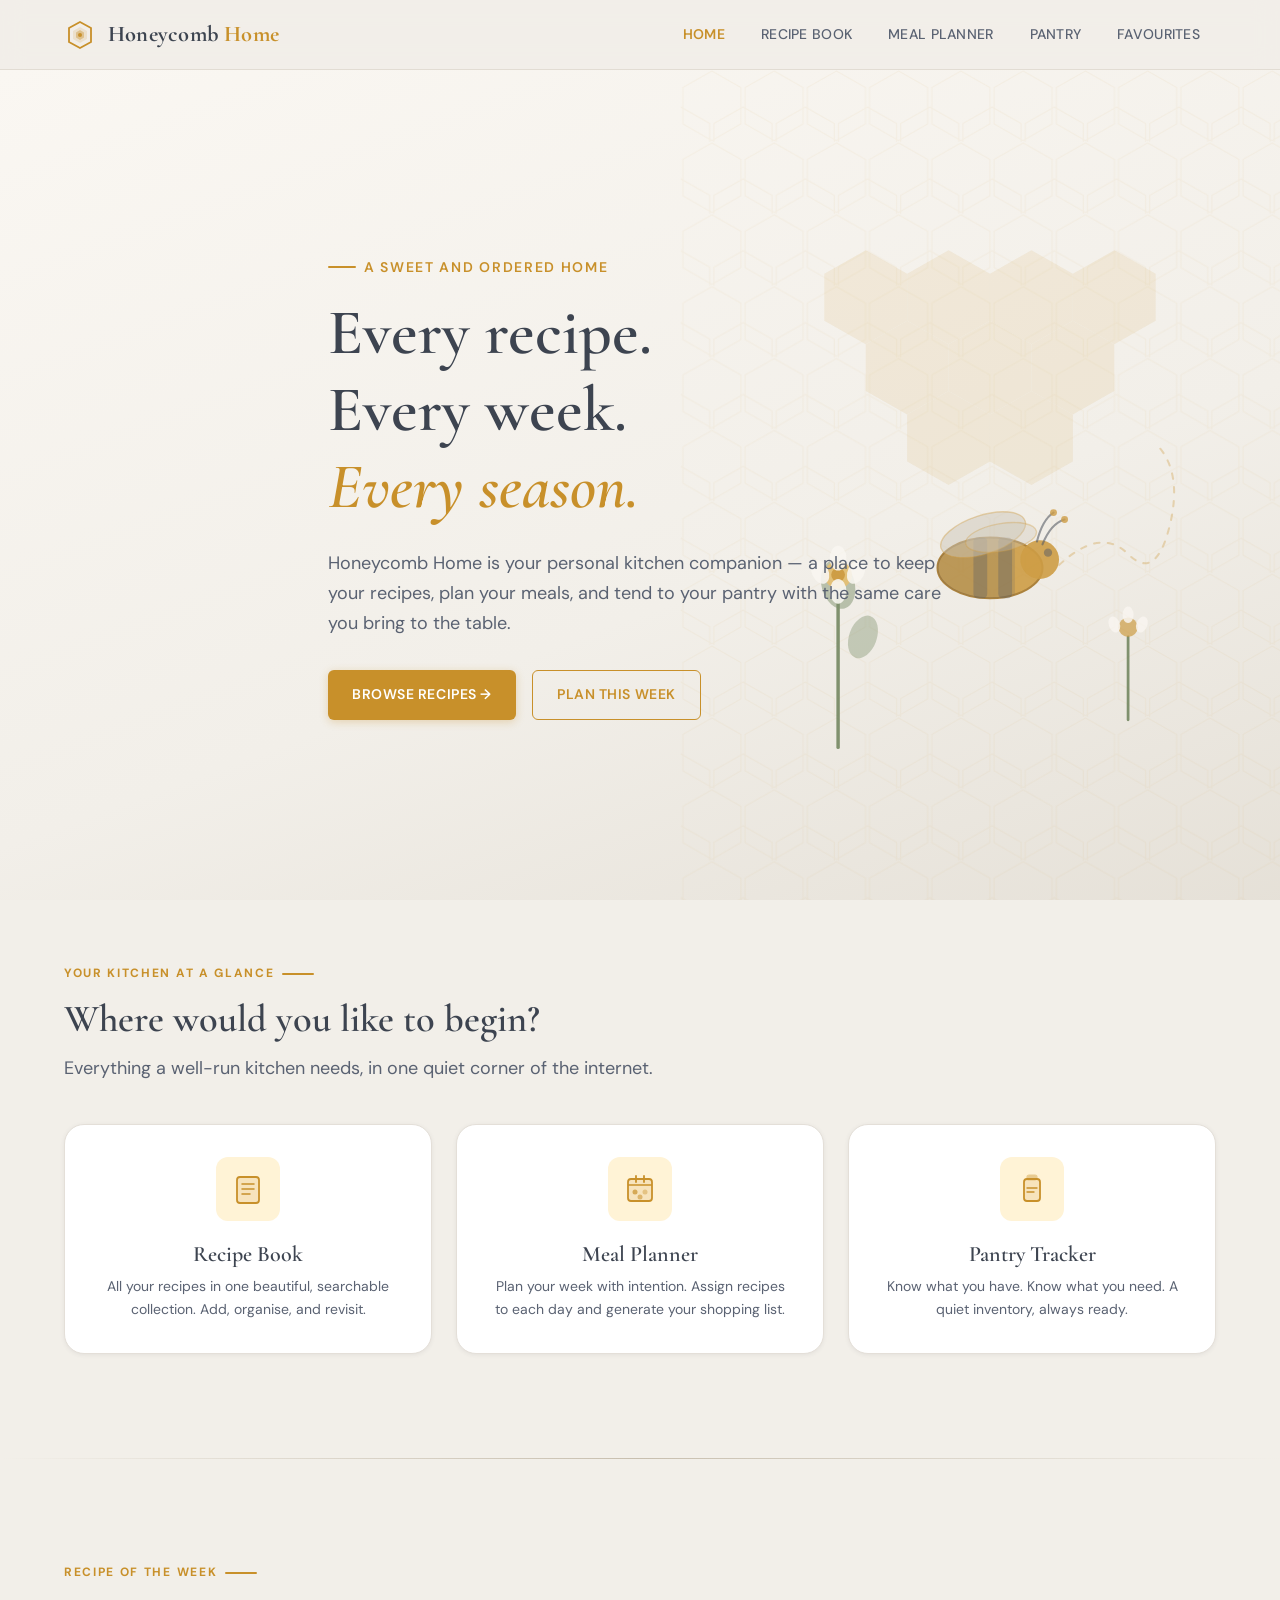
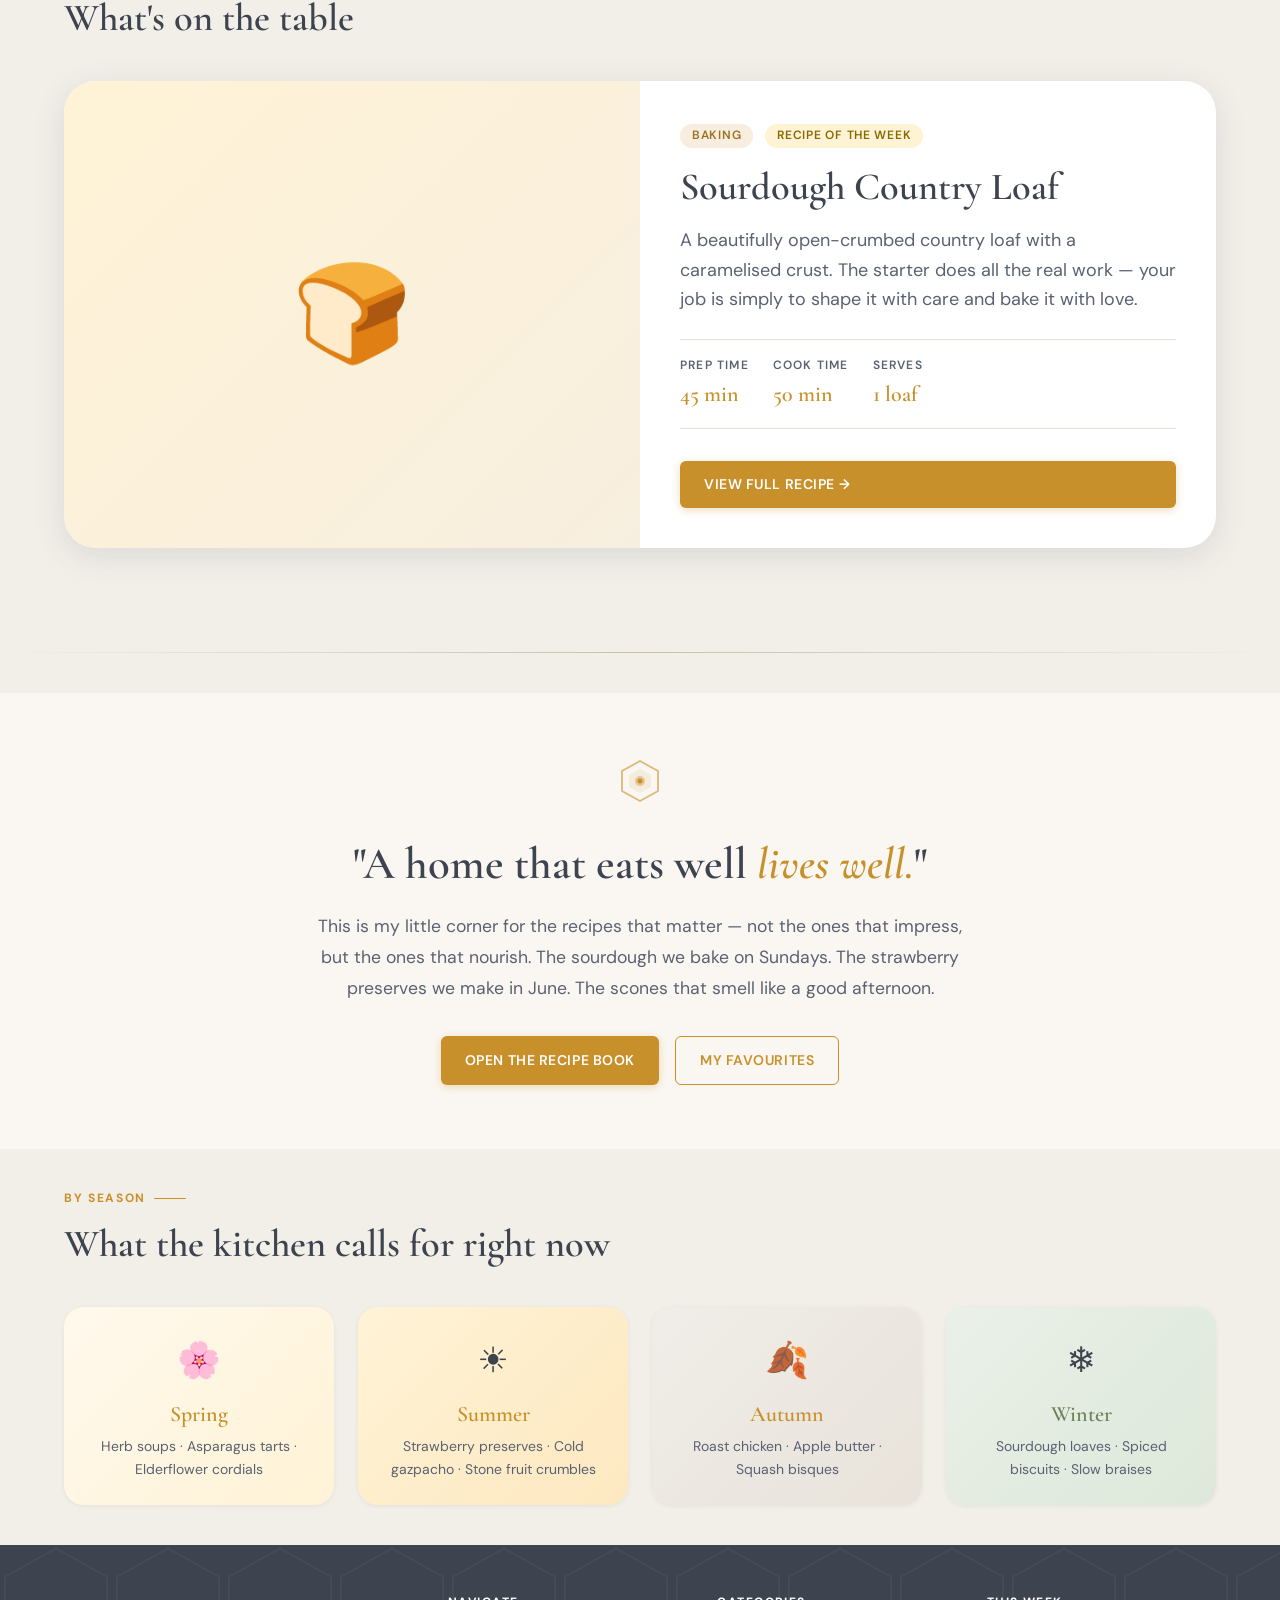
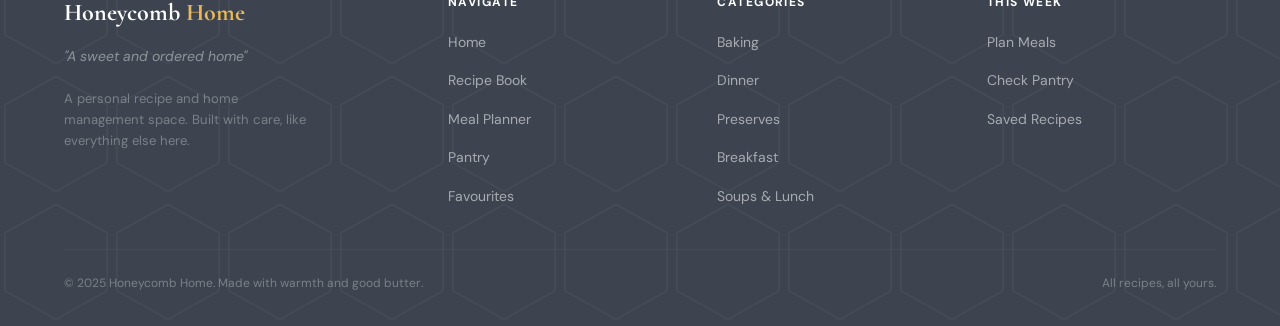
==== index.html @ 345acc37 "Add files via upload" ====
<!DOCTYPE html>
<html lang="en">
<head>
  <meta charset="UTF-8">
  <meta name="viewport" content="width=device-width, initial-scale=1.0">
  <title>Honeycomb Home — A Sweet and Ordered Home</title>
  <link rel="preconnect" href="https://fonts.googleapis.com">
  <link rel="preconnect" href="https://fonts.gstatic.com" crossorigin>
  <link href="https://fonts.googleapis.com/css2?family=Cormorant+Garamond:ital,wght@0,400;0,500;0,600;0,700;1,400;1,600&family=DM+Sans:wght@300;400;500;600&display=swap" rel="stylesheet">
  <link rel="stylesheet" href="styles.css">
</head>
<body>

  <!-- NAVIGATION -->
  <nav class="nav" role="navigation" aria-label="Main navigation">
    <div class="nav__inner">
      <a href="index.html" class="nav__brand" aria-label="Honeycomb Home — Home">
        <svg width="32" height="32" viewBox="0 0 32 32" fill="none" xmlns="http://www.w3.org/2000/svg" aria-hidden="true">
          <path d="M16 3 L27 9 L27 23 L16 29 L5 23 L5 9 Z" fill="none" stroke="#C8902A" stroke-width="1.8"/>
          <path d="M16 8 L23 12 L23 20 L16 24 L9 20 L9 12 Z" fill="#C8902A" opacity="0.15"/>
          <path d="M16 11 L20 13.5 L20 18.5 L16 21 L12 18.5 L12 13.5 Z" fill="#C8902A" opacity="0.4"/>
          <circle cx="16" cy="16" r="2" fill="#C8902A"/>
        </svg>
        <span class="nav__wordmark">Honeycomb <span>Home</span></span>
      </a>
      <ul class="nav__links" id="nav-links" role="list">
        <li><a href="index.html" class="nav__link">Home</a></li>
        <li><a href="recipes.html" class="nav__link">Recipe Book</a></li>
        <li><a href="planner.html" class="nav__link">Meal Planner</a></li>
        <li><a href="pantry.html" class="nav__link">Pantry</a></li>
        <li><a href="favourites.html" class="nav__link">Favourites</a></li>
      </ul>
      <button class="nav__toggle" id="nav-toggle" aria-label="Toggle menu" aria-expanded="false">
        <span></span><span></span><span></span>
      </button>
    </div>
  </nav>

  <main class="page-content">

    <!-- HERO -->
    <section class="hero" aria-labelledby="hero-title">
      <!-- Honeycomb BG SVG -->
      <svg class="hero__bg-hex" viewBox="0 0 600 800" xmlns="http://www.w3.org/2000/svg" aria-hidden="true">
        <defs>
          <pattern id="hex-pattern" x="0" y="0" width="60" height="69.28" patternUnits="userSpaceOnUse">
            <path d="M30 1 L58 17 L58 52 L30 68 L2 52 L2 17 Z" fill="none" stroke="#C8902A" stroke-width="1"/>
            <path d="M60 35.64 L88 51.64 L88 86.64 L60 102.64 L32 86.64 L32 51.64 Z" fill="none" stroke="#C8902A" stroke-width="1"/>
            <path d="M0 35.64 L28 51.64 L28 86.64 L0 102.64 L-28 86.64 L-28 51.64 Z" fill="none" stroke="#C8902A" stroke-width="1"/>
          </pattern>
        </defs>
        <rect width="600" height="800" fill="url(#hex-pattern)"/>
      </svg>

      <div class="container">
        <div class="hero__content">
          <div class="hero__eyebrow">A Sweet and Ordered Home</div>
          <h1 class="hero__title" id="hero-title">
            Every recipe.<br>Every week.<br>
            <em style="color:var(--honey);font-style:italic;">Every season.</em>
          </h1>
          <p class="hero__subtitle">
            Honeycomb Home is your personal kitchen companion — a place to keep your recipes, plan your meals, and tend to your pantry with the same care you bring to the table.
          </p>
          <div class="hero__cta">
            <a href="recipes.html" class="btn btn--honey">Browse Recipes →</a>
            <a href="planner.html" class="btn btn--outline">Plan This Week</a>
          </div>
        </div>
      </div>

      <!-- Bee Illustration -->
      <svg class="hero__illustration" viewBox="0 0 420 460" xmlns="http://www.w3.org/2000/svg" aria-hidden="true">
        <!-- Honeycomb background -->
        <g opacity="0.12">
          <path d="M120 60 L150 77 L150 111 L120 128 L90 111 L90 77 Z" fill="#C8902A"/>
          <path d="M180 60 L210 77 L210 111 L180 128 L150 111 L150 77 Z" fill="#C8902A"/>
          <path d="M150 111 L180 128 L180 162 L150 179 L120 162 L120 128 Z" fill="#C8902A"/>
          <path d="M240 60 L270 77 L270 111 L240 128 L210 111 L210 77 Z" fill="#C8902A"/>
          <path d="M210 111 L240 128 L240 162 L210 179 L180 162 L180 128 Z" fill="#C8902A"/>
          <path d="M270 111 L300 128 L300 162 L270 179 L240 162 L240 128 Z" fill="#C8902A"/>
          <path d="M180 162 L210 179 L210 213 L180 230 L150 213 L150 179 Z" fill="#C8902A"/>
          <path d="M240 162 L270 179 L270 213 L240 230 L210 213 L210 179 Z" fill="#C8902A"/>
          <path d="M300 60 L330 77 L330 111 L300 128 L270 111 L270 77 Z" fill="#C8902A"/>
        </g>
        <!-- Bee body -->
        <ellipse cx="210" cy="290" rx="38" ry="22" fill="#C8902A" opacity="0.9"/>
        <ellipse cx="210" cy="290" rx="38" ry="22" fill="none" stroke="#A07020" stroke-width="1.5"/>
        <!-- Bee stripes -->
        <ellipse cx="210" cy="290" rx="38" ry="22" fill="#3D4450" opacity="0.18" clip-path="inset(0 20px 0 0)"/>
        <rect x="198" y="268" width="10" height="44" rx="3" fill="#3D4450" opacity="0.35"/>
        <rect x="216" y="268" width="10" height="44" rx="3" fill="#3D4450" opacity="0.35"/>
        <!-- Bee head -->
        <circle cx="246" cy="284" r="14" fill="#C8902A" opacity="0.9"/>
        <circle cx="252" cy="279" r="3" fill="#3D4450" opacity="0.5"/>
        <!-- Wings -->
        <ellipse cx="205" cy="266" rx="32" ry="14" fill="rgba(200,191,175,0.5)" stroke="rgba(200,144,42,0.4)" stroke-width="1" transform="rotate(-18 205 266)"/>
        <ellipse cx="218" cy="268" rx="26" ry="10" fill="rgba(200,191,175,0.35)" stroke="rgba(200,144,42,0.35)" stroke-width="1" transform="rotate(-10 218 268)"/>
        <!-- Antennae -->
        <path d="M244 271 Q248 255 256 250" stroke="#3D4450" stroke-width="1.5" fill="none" stroke-linecap="round" opacity="0.6"/>
        <path d="M248 273 Q254 258 264 255" stroke="#3D4450" stroke-width="1.5" fill="none" stroke-linecap="round" opacity="0.6"/>
        <circle cx="256" cy="250" r="2.5" fill="#C8902A" opacity="0.8"/>
        <circle cx="264" cy="255" r="2.5" fill="#C8902A" opacity="0.8"/>
        <!-- Wildflower -->
        <line x1="100" y1="420" x2="100" y2="310" stroke="#6D825A" stroke-width="2.5" stroke-linecap="round"/>
        <ellipse cx="100" cy="302" rx="12" ry="18" fill="#6D825A" opacity="0.5" transform="rotate(-15 100 302)"/>
        <ellipse cx="118" cy="340" rx="10" ry="16" fill="#6D825A" opacity="0.4" transform="rotate(20 118 340)"/>
        <circle cx="100" cy="295" r="10" fill="#E8B95A" opacity="0.85"/>
        <circle cx="100" cy="295" r="5" fill="#C8902A"/>
        <ellipse cx="87" cy="293" rx="6" ry="9" fill="#FAF7F2" opacity="0.9" transform="rotate(-25 87 293)"/>
        <ellipse cx="113" cy="293" rx="6" ry="9" fill="#FAF7F2" opacity="0.9" transform="rotate(25 113 293)"/>
        <ellipse cx="100" cy="283" rx="6" ry="9" fill="#FAF7F2" opacity="0.9"/>
        <ellipse cx="100" cy="307" rx="6" ry="9" fill="#FAF7F2" opacity="0.9"/>
        <!-- Smaller flower -->
        <line x1="310" y1="400" x2="310" y2="340" stroke="#6D825A" stroke-width="2" stroke-linecap="round"/>
        <circle cx="310" cy="333" r="7" fill="#C8902A" opacity="0.7"/>
        <ellipse cx="300" cy="331" rx="4" ry="6" fill="#FAF7F2" opacity="0.85" transform="rotate(-20 300 331)"/>
        <ellipse cx="320" cy="331" rx="4" ry="6" fill="#FAF7F2" opacity="0.85" transform="rotate(20 320 331)"/>
        <ellipse cx="310" cy="324" rx="4" ry="6" fill="#FAF7F2" opacity="0.85"/>
        <!-- Dotted flight path -->
        <path d="M260 288 Q290 260 310 280 Q330 300 340 260 Q350 220 330 200" stroke="#C8902A" stroke-width="1.5" fill="none" stroke-dasharray="4 6" opacity="0.35" stroke-linecap="round"/>
      </svg>
    </section>

    <!-- QUICK ACCESS -->
    <section class="section" aria-labelledby="quick-access-title">
      <div class="container">
        <div class="section-header">
          <div class="section-header__eyebrow">Your Kitchen at a Glance</div>
          <h2 class="section-header__title" id="quick-access-title">Where would you like to begin?</h2>
          <p class="section-header__desc">Everything a well-run kitchen needs, in one quiet corner of the internet.</p>
        </div>
        <div class="quick-access-grid">
          <a href="recipes.html" class="quick-card reveal">
            <div class="quick-card__icon">
              <svg width="32" height="32" viewBox="0 0 32 32" fill="none" xmlns="http://www.w3.org/2000/svg" aria-hidden="true">
                <rect x="5" y="4" width="22" height="26" rx="3" fill="#C8902A" opacity="0.15"/>
                <rect x="5" y="4" width="22" height="26" rx="3" stroke="#C8902A" stroke-width="1.8" fill="none"/>
                <line x1="10" y1="11" x2="22" y2="11" stroke="#C8902A" stroke-width="1.5" stroke-linecap="round"/>
                <line x1="10" y1="16" x2="22" y2="16" stroke="#C8902A" stroke-width="1.5" stroke-linecap="round"/>
                <line x1="10" y1="21" x2="18" y2="21" stroke="#C8902A" stroke-width="1.5" stroke-linecap="round"/>
              </svg>
            </div>
            <h3 class="quick-card__title">Recipe Book</h3>
            <p class="quick-card__desc">All your recipes in one beautiful, searchable collection. Add, organise, and revisit.</p>
          </a>
          <a href="planner.html" class="quick-card reveal">
            <div class="quick-card__icon">
              <svg width="32" height="32" viewBox="0 0 32 32" fill="none" xmlns="http://www.w3.org/2000/svg" aria-hidden="true">
                <rect x="4" y="6" width="24" height="22" rx="3" fill="#C8902A" opacity="0.15"/>
                <rect x="4" y="6" width="24" height="22" rx="3" stroke="#C8902A" stroke-width="1.8" fill="none"/>
                <line x1="4" y1="12" x2="28" y2="12" stroke="#C8902A" stroke-width="1.5"/>
                <line x1="12" y1="3" x2="12" y2="9" stroke="#C8902A" stroke-width="1.8" stroke-linecap="round"/>
                <line x1="20" y1="3" x2="20" y2="9" stroke="#C8902A" stroke-width="1.8" stroke-linecap="round"/>
                <circle cx="11" cy="19" r="2.5" fill="#C8902A" opacity="0.7"/>
                <circle cx="21" cy="19" r="2.5" fill="#C8902A" opacity="0.4"/>
                <circle cx="16" cy="24" r="2.5" fill="#C8902A" opacity="0.55"/>
              </svg>
            </div>
            <h3 class="quick-card__title">Meal Planner</h3>
            <p class="quick-card__desc">Plan your week with intention. Assign recipes to each day and generate your shopping list.</p>
          </a>
          <a href="pantry.html" class="quick-card reveal">
            <div class="quick-card__icon">
              <svg width="32" height="32" viewBox="0 0 32 32" fill="none" xmlns="http://www.w3.org/2000/svg" aria-hidden="true">
                <rect x="8" y="6" width="16" height="22" rx="3" fill="#C8902A" opacity="0.15"/>
                <rect x="8" y="6" width="16" height="22" rx="3" stroke="#C8902A" stroke-width="1.8" fill="none"/>
                <rect x="11" y="2" width="10" height="5" rx="2" fill="#C8902A" opacity="0.4" stroke="#C8902A" stroke-width="1.2"/>
                <line x1="11" y1="15" x2="21" y2="15" stroke="#C8902A" stroke-width="1.3" stroke-linecap="round"/>
                <line x1="11" y1="19" x2="18" y2="19" stroke="#C8902A" stroke-width="1.3" stroke-linecap="round"/>
              </svg>
            </div>
            <h3 class="quick-card__title">Pantry Tracker</h3>
            <p class="quick-card__desc">Know what you have. Know what you need. A quiet inventory, always ready.</p>
          </a>
        </div>
      </div>
    </section>

    <hr class="divider">

    <!-- RECIPE OF THE WEEK -->
    <section class="section" aria-labelledby="featured-title">
      <div class="container">
        <div class="section-header">
          <div class="section-header__eyebrow">Recipe of the Week</div>
          <h2 class="section-header__title" id="featured-title">What's on the table</h2>
        </div>
        <div id="featured-recipe-card">
          <!-- Rendered by JS -->
        </div>
      </div>
    </section>

    <hr class="divider">

    <!-- FROM THE KITCHEN -->
    <section class="section" style="background:var(--cream);" aria-label="Kitchen philosophy">
      <div class="container">
        <div style="max-width:720px;margin:0 auto;text-align:center;" class="reveal">
          <svg width="48" height="48" viewBox="0 0 48 48" fill="none" xmlns="http://www.w3.org/2000/svg" style="margin:0 auto var(--space-6);" aria-hidden="true">
            <path d="M24 4 L42 14 L42 34 L24 44 L6 34 L6 14 Z" fill="none" stroke="#C8902A" stroke-width="1.8" opacity="0.6"/>
            <path d="M24 12 L35 18 L35 30 L24 36 L13 30 L13 18 Z" fill="#C8902A" opacity="0.1"/>
            <circle cx="24" cy="24" r="5" fill="#C8902A" opacity="0.4"/>
            <circle cx="24" cy="24" r="2.5" fill="#C8902A"/>
          </svg>
          <h2 style="font-family:var(--ff-display);font-size:clamp(1.8rem,4vw,2.8rem);margin-bottom:var(--space-5);">
            "A home that eats well <em style="color:var(--honey);">lives well.</em>"
          </h2>
          <p style="font-size:1.1rem;color:var(--slate-light);line-height:1.75;max-width:56ch;margin:0 auto var(--space-8);">
            This is my little corner for the recipes that matter — not the ones that impress, but the ones that nourish. The sourdough we bake on Sundays. The strawberry preserves we make in June. The scones that smell like a good afternoon.
          </p>
          <div style="display:flex;gap:var(--space-4);justify-content:center;flex-wrap:wrap;">
            <a href="recipes.html" class="btn btn--honey">Open the Recipe Book</a>
            <a href="favourites.html" class="btn btn--outline">My Favourites</a>
          </div>
        </div>
      </div>
    </section>

    <!-- SEASONAL GUIDE STRIP -->
    <section class="section--sm" aria-label="Seasonal guide">
      <div class="container">
        <div class="section-header">
          <div class="section-header__eyebrow">By Season</div>
          <h2 class="section-header__title">What the kitchen calls for right now</h2>
        </div>
        <div class="grid-4">
          <div class="card reveal" style="padding:var(--space-6);text-align:center;background:linear-gradient(135deg,#FFF9ED,#FFF3D6);">
            <div style="font-size:2.2rem;margin-bottom:var(--space-3);">🌸</div>
            <h4 style="font-family:var(--ff-display);color:var(--honey);">Spring</h4>
            <p style="font-size:var(--fs-sm);color:var(--slate-light);margin-top:var(--space-2);">Herb soups · Asparagus tarts · Elderflower cordials</p>
          </div>
          <div class="card reveal" style="padding:var(--space-6);text-align:center;background:linear-gradient(135deg,#FFF3D6,#FDE8C0);">
            <div style="font-size:2.2rem;margin-bottom:var(--space-3);">☀️</div>
            <h4 style="font-family:var(--ff-display);color:var(--honey);">Summer</h4>
            <p style="font-size:var(--fs-sm);color:var(--slate-light);margin-top:var(--space-2);">Strawberry preserves · Cold gazpacho · Stone fruit crumbles</p>
          </div>
          <div class="card reveal" style="padding:var(--space-6);text-align:center;background:linear-gradient(135deg,#F0EDE8,#E8E2DA);">
            <div style="font-size:2.2rem;margin-bottom:var(--space-3);">🍂</div>
            <h4 style="font-family:var(--ff-display);color:var(--honey);">Autumn</h4>
            <p style="font-size:var(--fs-sm);color:var(--slate-light);margin-top:var(--space-2);">Roast chicken · Apple butter · Squash bisques</p>
          </div>
          <div class="card reveal" style="padding:var(--space-6);text-align:center;background:linear-gradient(135deg,#EAF0E8,#DDE8DA);">
            <div style="font-size:2.2rem;margin-bottom:var(--space-3);">❄️</div>
            <h4 style="font-family:var(--ff-display);color:var(--moss);">Winter</h4>
            <p style="font-size:var(--fs-sm);color:var(--slate-light);margin-top:var(--space-2);">Sourdough loaves · Spiced biscuits · Slow braises</p>
          </div>
        </div>
      </div>
    </section>

  </main>

  <!-- FOOTER -->
  <footer class="footer" role="contentinfo">
    <svg class="footer__hex-bg" viewBox="0 0 800 400" preserveAspectRatio="xMidYMid slice" aria-hidden="true">
      <defs>
        <pattern id="footer-hex" x="0" y="0" width="70" height="80" patternUnits="userSpaceOnUse">
          <path d="M35 2 L67 20 L67 56 L35 74 L3 56 L3 20 Z" fill="none" stroke="#fff" stroke-width="1"/>
        </pattern>
      </defs>
      <rect width="800" height="400" fill="url(#footer-hex)"/>
    </svg>
    <div class="container">
      <div class="footer__inner">
        <div class="footer__brand">
          <div class="footer__wordmark">Honeycomb <span>Home</span></div>
          <p class="footer__tagline">"A sweet and ordered home"</p>
          <p style="font-size:0.82rem;opacity:0.45;line-height:1.6;max-width:28ch;">A personal recipe and home management space. Built with care, like everything else here.</p>
        </div>
        <div>
          <div class="footer__col-title">Navigate</div>
          <ul class="footer__links" role="list">
            <li><a href="index.html" class="footer__link">Home</a></li>
            <li><a href="recipes.html" class="footer__link">Recipe Book</a></li>
            <li><a href="planner.html" class="footer__link">Meal Planner</a></li>
            <li><a href="pantry.html" class="footer__link">Pantry</a></li>
            <li><a href="favourites.html" class="footer__link">Favourites</a></li>
          </ul>
        </div>
        <div>
          <div class="footer__col-title">Categories</div>
          <ul class="footer__links" role="list">
            <li><a href="recipes.html" class="footer__link">Baking</a></li>
            <li><a href="recipes.html" class="footer__link">Dinner</a></li>
            <li><a href="recipes.html" class="footer__link">Preserves</a></li>
            <li><a href="recipes.html" class="footer__link">Breakfast</a></li>
            <li><a href="recipes.html" class="footer__link">Soups &amp; Lunch</a></li>
          </ul>
        </div>
        <div>
          <div class="footer__col-title">This Week</div>
          <ul class="footer__links" role="list">
            <li><a href="planner.html" class="footer__link">Plan Meals</a></li>
            <li><a href="pantry.html" class="footer__link">Check Pantry</a></li>
            <li><a href="favourites.html" class="footer__link">Saved Recipes</a></li>
          </ul>
        </div>
      </div>
      <div class="footer__bottom">
        <span>© 2025 Honeycomb Home. Made with warmth and good butter.</span>
        <span>All recipes, all yours.</span>
      </div>
    </div>
  </footer>

  <script src="app.js"></script>
</body>
</html>
---- styles.css ----
/* ═══════════════════════════════════════════════════════════════
   HONEYCOMB HOME — styles.css
   Design system: Warm editorial · Quiet luxury · Handcrafted precision
   ═══════════════════════════════════════════════════════════════ */

/* ─── DESIGN TOKENS ──────────────────────────────────────────── */
:root {
  --plaster:    #F2EFE9;
  --honey:      #C8902A;
  --honey-light:#E8B95A;
  --honey-dark: #A07020;
  --stone:      #C8BFAF;
  --stone-light:#E4DFD8;
  --slate:      #3D4450;
  --slate-light:#5A6272;
  --moss:       #6D825A;
  --moss-light: #8FA67A;
  --cream:      #FAF7F2;
  --amber-soft: #FFF3D6;
  --red-soft:   #F5E8E8;
  --red:        #B05050;

  --ff-display: 'Cormorant Garamond', 'Playfair Display', Georgia, serif;
  --ff-body:    'DM Sans', 'Lato', system-ui, sans-serif;

  --fs-xs:   0.75rem;
  --fs-sm:   0.875rem;
  --fs-base: 1rem;
  --fs-md:   1.125rem;
  --fs-lg:   1.375rem;
  --fs-xl:   1.75rem;
  --fs-2xl:  2.25rem;
  --fs-3xl:  3rem;
  --fs-4xl:  4rem;

  --space-1:  0.25rem;
  --space-2:  0.5rem;
  --space-3:  0.75rem;
  --space-4:  1rem;
  --space-5:  1.25rem;
  --space-6:  1.5rem;
  --space-8:  2rem;
  --space-10: 2.5rem;
  --space-12: 3rem;
  --space-16: 4rem;
  --space-20: 5rem;
  --space-24: 6rem;

  --radius-sm: 6px;
  --radius:    12px;
  --radius-lg: 20px;
  --radius-xl: 32px;

  --shadow-sm: 0 1px 4px rgba(61,68,80,0.08);
  --shadow:    0 4px 16px rgba(61,68,80,0.10);
  --shadow-md: 0 8px 32px rgba(61,68,80,0.12);
  --shadow-lg: 0 16px 48px rgba(61,68,80,0.14);

  --nav-h: 70px;
  --transition: 0.22s ease;
}

/* ─── RESET ──────────────────────────────────────────────────── */
*, *::before, *::after { box-sizing: border-box; margin: 0; padding: 0; }
html { scroll-behavior: smooth; font-size: 16px; }
body {
  background: var(--plaster);
  color: var(--slate);
  font-family: var(--ff-body);
  font-size: var(--fs-base);
  line-height: 1.65;
  min-height: 100vh;
}
img { max-width: 100%; display: block; }
a { color: inherit; text-decoration: none; }
button { cursor: pointer; font-family: inherit; border: none; background: none; }
input, textarea, select { font-family: inherit; font-size: inherit; }
ul, ol { list-style: none; }

/* ─── TYPOGRAPHY ─────────────────────────────────────────────── */
h1, h2, h3, h4, h5 {
  font-family: var(--ff-display);
  font-weight: 600;
  line-height: 1.2;
  color: var(--slate);
}
h1 { font-size: clamp(2.2rem, 5vw, var(--fs-4xl)); }
h2 { font-size: clamp(1.6rem, 3vw, var(--fs-3xl)); }
h3 { font-size: clamp(1.2rem, 2.5vw, var(--fs-xl)); }
h4 { font-size: var(--fs-lg); }
h5 { font-size: var(--fs-md); }

p { max-width: 68ch; }
.text-center { text-align: center; }
.text-honey  { color: var(--honey); }
.text-moss   { color: var(--moss); }
.text-muted  { color: var(--slate-light); }

/* ─── LAYOUT UTILITIES ───────────────────────────────────────── */
.container {
  max-width: 1200px;
  margin: 0 auto;
  padding: 0 var(--space-6);
}
.container--narrow { max-width: 820px; }
.section { padding: var(--space-16) 0; }
.section--sm { padding: var(--space-10) 0; }
.flex { display: flex; }
.flex-center { display: flex; align-items: center; justify-content: center; }
.flex-between { display: flex; align-items: center; justify-content: space-between; }
.gap-2 { gap: var(--space-2); }
.gap-4 { gap: var(--space-4); }
.gap-6 { gap: var(--space-6); }
.gap-8 { gap: var(--space-8); }
.grid-2 { display: grid; grid-template-columns: repeat(2, 1fr); gap: var(--space-6); }
.grid-3 { display: grid; grid-template-columns: repeat(3, 1fr); gap: var(--space-6); }
.grid-4 { display: grid; grid-template-columns: repeat(4, 1fr); gap: var(--space-6); }
.mt-2 { margin-top: var(--space-2); }
.mt-4 { margin-top: var(--space-4); }
.mt-6 { margin-top: var(--space-6); }
.mt-8 { margin-top: var(--space-8); }
.mb-2 { margin-bottom: var(--space-2); }
.mb-4 { margin-bottom: var(--space-4); }
.mb-6 { margin-bottom: var(--space-6); }
.mb-8 { margin-bottom: var(--space-8); }

/* ─── NAVIGATION ─────────────────────────────────────────────── */
.nav {
  position: fixed;
  top: 0; left: 0; right: 0;
  z-index: 1000;
  height: var(--nav-h);
  background: rgba(242,239,233,0.94);
  backdrop-filter: blur(12px);
  border-bottom: 1px solid rgba(200,191,175,0.4);
  display: flex;
  align-items: center;
}
.nav__inner {
  display: flex;
  align-items: center;
  justify-content: space-between;
  width: 100%;
  max-width: 1200px;
  margin: 0 auto;
  padding: 0 var(--space-6);
}
.nav__brand {
  display: flex;
  align-items: center;
  gap: var(--space-3);
}
.nav__wordmark {
  font-family: var(--ff-display);
  font-size: 1.4rem;
  font-weight: 700;
  color: var(--slate);
  letter-spacing: 0.01em;
}
.nav__wordmark span { color: var(--honey); }
.nav__links {
  display: flex;
  align-items: center;
  gap: var(--space-1);
}
.nav__link {
  font-size: var(--fs-sm);
  font-weight: 500;
  color: var(--slate-light);
  padding: var(--space-2) var(--space-4);
  border-radius: var(--radius-sm);
  transition: color var(--transition), background var(--transition);
  letter-spacing: 0.02em;
  text-transform: uppercase;
}
.nav__link:hover { color: var(--honey); background: rgba(200,144,42,0.08); }
.nav__link.active { color: var(--honey); font-weight: 600; }
.nav__toggle {
  display: none;
  flex-direction: column;
  gap: 5px;
  padding: var(--space-2);
}
.nav__toggle span {
  display: block;
  width: 22px; height: 2px;
  background: var(--slate);
  border-radius: 2px;
  transition: var(--transition);
}

/* ─── PAGE OFFSET ────────────────────────────────────────────── */
.page-content { padding-top: var(--nav-h); }

/* ─── BUTTONS ────────────────────────────────────────────────── */
.btn {
  display: inline-flex;
  align-items: center;
  gap: var(--space-2);
  padding: var(--space-3) var(--space-6);
  border-radius: var(--radius-sm);
  font-size: var(--fs-sm);
  font-weight: 600;
  letter-spacing: 0.04em;
  text-transform: uppercase;
  transition: all var(--transition);
  white-space: nowrap;
}
.btn--honey {
  background: var(--honey);
  color: #fff;
  box-shadow: 0 2px 8px rgba(200,144,42,0.3);
}
.btn--honey:hover {
  background: var(--honey-dark);
  box-shadow: 0 4px 16px rgba(200,144,42,0.4);
  transform: translateY(-1px);
}
.btn--outline {
  background: transparent;
  color: var(--honey);
  border: 1.5px solid var(--honey);
}
.btn--outline:hover {
  background: rgba(200,144,42,0.08);
  transform: translateY(-1px);
}
.btn--ghost {
  background: transparent;
  color: var(--slate-light);
  border: 1.5px solid var(--stone);
}
.btn--ghost:hover { border-color: var(--honey); color: var(--honey); }
.btn--sm { padding: var(--space-2) var(--space-4); font-size: var(--fs-xs); }
.btn--moss {
  background: var(--moss);
  color: #fff;
}
.btn--moss:hover { background: #5a6e48; transform: translateY(-1px); }
.btn--danger {
  background: var(--red-soft);
  color: var(--red);
}
.btn--danger:hover { background: var(--red); color: #fff; }

/* ─── TAGS / BADGES ──────────────────────────────────────────── */
.tag {
  display: inline-flex;
  align-items: center;
  padding: 2px var(--space-3);
  border-radius: 20px;
  font-size: var(--fs-xs);
  font-weight: 600;
  letter-spacing: 0.06em;
  text-transform: uppercase;
  white-space: nowrap;
}
.tag--honey   { background: rgba(200,144,42,0.15); color: var(--honey-dark); }
.tag--moss    { background: rgba(109,130,90,0.15); color: var(--moss); }
.tag--stone   { background: rgba(200,191,175,0.4); color: var(--slate-light); }
.tag--amber   { background: var(--amber-soft); color: #8a6800; }
.tag--red     { background: var(--red-soft); color: var(--red); }

/* ─── CARDS ──────────────────────────────────────────────────── */
.card {
  background: #fff;
  border-radius: var(--radius-lg);
  box-shadow: var(--shadow-sm);
  overflow: hidden;
  transition: box-shadow var(--transition), transform var(--transition);
}
.card:hover {
  box-shadow: var(--shadow-md);
  transform: translateY(-3px);
}
.card__img {
  width: 100%;
  aspect-ratio: 4/3;
  object-fit: cover;
  background: var(--stone-light);
  display: flex;
  align-items: center;
  justify-content: center;
  overflow: hidden;
}
.card__img-placeholder {
  width: 100%;
  aspect-ratio: 4/3;
  background: linear-gradient(135deg, var(--stone-light) 0%, var(--amber-soft) 100%);
  display: flex;
  align-items: center;
  justify-content: center;
  font-size: 3rem;
}
.card__body { padding: var(--space-5); }
.card__meta {
  display: flex;
  align-items: center;
  gap: var(--space-3);
  margin-bottom: var(--space-3);
  flex-wrap: wrap;
}
.card__title {
  font-family: var(--ff-display);
  font-size: var(--fs-lg);
  font-weight: 600;
  margin-bottom: var(--space-2);
  color: var(--slate);
}
.card__desc {
  font-size: var(--fs-sm);
  color: var(--slate-light);
  line-height: 1.55;
}
.card__footer {
  display: flex;
  align-items: center;
  justify-content: space-between;
  padding: var(--space-4) var(--space-5);
  border-top: 1px solid var(--stone-light);
  background: var(--cream);
}

/* ─── RECIPE CARD SPECIFIC ───────────────────────────────────── */
.recipe-card {
  cursor: pointer;
  position: relative;
}
.recipe-card__fav {
  position: absolute;
  top: var(--space-3);
  right: var(--space-3);
  background: rgba(242,239,233,0.92);
  border-radius: 50%;
  width: 36px; height: 36px;
  display: flex;
  align-items: center;
  justify-content: center;
  font-size: 1.1rem;
  transition: all var(--transition);
  z-index: 1;
  backdrop-filter: blur(4px);
  border: none;
  cursor: pointer;
}
.recipe-card__fav:hover { transform: scale(1.15); }
.recipe-card__fav.active { color: #e05454; }
.recipe-card__link { display: block; text-decoration: none; color: inherit; }

/* ─── HERO ───────────────────────────────────────────────────── */
.hero {
  position: relative;
  min-height: calc(100vh - var(--nav-h));
  display: flex;
  align-items: center;
  overflow: hidden;
  background: linear-gradient(160deg, var(--cream) 0%, var(--plaster) 60%, rgba(200,191,175,0.3) 100%);
}
.hero__bg-hex {
  position: absolute;
  top: 0; right: -5%;
  width: 55%;
  height: 100%;
  opacity: 0.06;
  pointer-events: none;
}
.hero__content {
  position: relative;
  z-index: 1;
  max-width: 700px;
}
.hero__eyebrow {
  display: inline-flex;
  align-items: center;
  gap: var(--space-2);
  font-size: var(--fs-sm);
  font-weight: 600;
  letter-spacing: 0.12em;
  text-transform: uppercase;
  color: var(--honey);
  margin-bottom: var(--space-4);
}
.hero__eyebrow::before {
  content: '';
  display: block;
  width: 28px; height: 2px;
  background: var(--honey);
  border-radius: 2px;
}
.hero__title { margin-bottom: var(--space-6); }
.hero__subtitle {
  font-size: var(--fs-md);
  color: var(--slate-light);
  margin-bottom: var(--space-8);
  max-width: 52ch;
}
.hero__cta { display: flex; gap: var(--space-4); flex-wrap: wrap; }
.hero__illustration {
  position: absolute;
  right: 0; top: 50%;
  transform: translateY(-50%);
  width: 46%;
  max-width: 580px;
  opacity: 0.85;
  pointer-events: none;
}

/* ─── SECTION HEADER ─────────────────────────────────────────── */
.section-header {
  margin-bottom: var(--space-10);
}
.section-header__eyebrow {
  font-size: var(--fs-xs);
  font-weight: 700;
  letter-spacing: 0.14em;
  text-transform: uppercase;
  color: var(--honey);
  margin-bottom: var(--space-3);
  display: flex;
  align-items: center;
  gap: var(--space-2);
}
.section-header__eyebrow::after {
  content: '';
  display: block;
  height: 1.5px;
  width: 32px;
  background: var(--honey);
  border-radius: 2px;
}
.section-header__title { margin-bottom: var(--space-3); }
.section-header__desc { color: var(--slate-light); font-size: var(--fs-md); }
.section-header--center { text-align: center; }
.section-header--center .section-header__eyebrow {
  justify-content: center;
}
.section-header--center .section-header__eyebrow::after { display: none; }
.section-header--center .section-header__eyebrow::before {
  content: '';
  display: block;
  height: 1.5px;
  width: 32px;
  background: var(--honey);
  border-radius: 2px;
}

/* ─── FILTER BAR ─────────────────────────────────────────────── */
.filter-bar {
  display: flex;
  align-items: center;
  gap: var(--space-4);
  margin-bottom: var(--space-8);
  flex-wrap: wrap;
  background: #fff;
  border-radius: var(--radius);
  padding: var(--space-4) var(--space-5);
  box-shadow: var(--shadow-sm);
  border: 1px solid var(--stone-light);
}
.filter-bar__search {
  position: relative;
  flex: 1;
  min-width: 200px;
}
.filter-bar__search input {
  width: 100%;
  padding: var(--space-3) var(--space-4) var(--space-3) var(--space-10);
  border: 1.5px solid var(--stone-light);
  border-radius: var(--radius-sm);
  background: var(--cream);
  color: var(--slate);
  transition: border-color var(--transition);
  font-size: var(--fs-sm);
}
.filter-bar__search input:focus {
  outline: none;
  border-color: var(--honey);
}
.filter-bar__search-icon {
  position: absolute;
  left: var(--space-3);
  top: 50%;
  transform: translateY(-50%);
  color: var(--stone);
  font-size: 1.1rem;
  pointer-events: none;
}
.filter-bar__select {
  padding: var(--space-3) var(--space-4);
  border: 1.5px solid var(--stone-light);
  border-radius: var(--radius-sm);
  background: var(--cream);
  color: var(--slate);
  transition: border-color var(--transition);
  font-size: var(--fs-sm);
  cursor: pointer;
}
.filter-bar__select:focus { outline: none; border-color: var(--honey); }
.filter-bar__chips {
  display: flex;
  gap: var(--space-2);
  flex-wrap: wrap;
}
.filter-chip {
  padding: var(--space-2) var(--space-4);
  border-radius: 20px;
  font-size: var(--fs-xs);
  font-weight: 600;
  letter-spacing: 0.04em;
  border: 1.5px solid var(--stone-light);
  color: var(--slate-light);
  background: transparent;
  transition: all var(--transition);
  cursor: pointer;
}
.filter-chip:hover, .filter-chip.active {
  border-color: var(--honey);
  color: var(--honey);
  background: rgba(200,144,42,0.08);
}

/* ─── MODAL ──────────────────────────────────────────────────── */
.modal-overlay {
  display: none;
  position: fixed;
  inset: 0;
  background: rgba(61,68,80,0.5);
  backdrop-filter: blur(4px);
  z-index: 2000;
  align-items: center;
  justify-content: center;
  padding: var(--space-4);
}
.modal-overlay.open { display: flex; }
.modal {
  background: #fff;
  border-radius: var(--radius-xl);
  max-width: 640px;
  width: 100%;
  max-height: 90vh;
  overflow-y: auto;
  box-shadow: var(--shadow-lg);
  animation: modalIn 0.28s cubic-bezier(0.34,1.56,0.64,1);
}
@keyframes modalIn {
  from { opacity:0; transform: scale(0.94) translateY(12px); }
  to   { opacity:1; transform: scale(1) translateY(0); }
}
.modal__header {
  display: flex;
  align-items: center;
  justify-content: space-between;
  padding: var(--space-6) var(--space-8);
  border-bottom: 1px solid var(--stone-light);
  position: sticky;
  top: 0;
  background: #fff;
  z-index: 1;
}
.modal__title {
  font-family: var(--ff-display);
  font-size: var(--fs-xl);
  color: var(--slate);
}
.modal__close {
  width: 36px; height: 36px;
  border-radius: 50%;
  display: flex;
  align-items: center;
  justify-content: center;
  font-size: 1.3rem;
  color: var(--slate-light);
  transition: all var(--transition);
  background: var(--plaster);
  border: none;
  cursor: pointer;
}
.modal__close:hover { background: var(--stone-light); color: var(--slate); }
.modal__body { padding: var(--space-6) var(--space-8); }
.modal__footer {
  display: flex;
  justify-content: flex-end;
  gap: var(--space-3);
  padding: var(--space-5) var(--space-8);
  border-top: 1px solid var(--stone-light);
}

/* ─── FORM ELEMENTS ──────────────────────────────────────────── */
.form-group {
  margin-bottom: var(--space-5);
}
.form-label {
  display: block;
  font-size: var(--fs-sm);
  font-weight: 600;
  color: var(--slate);
  margin-bottom: var(--space-2);
  letter-spacing: 0.02em;
}
.form-label span { color: var(--honey); margin-left: 2px; }
.form-input {
  width: 100%;
  padding: var(--space-3) var(--space-4);
  border: 1.5px solid var(--stone-light);
  border-radius: var(--radius-sm);
  background: var(--cream);
  color: var(--slate);
  transition: border-color var(--transition), box-shadow var(--transition);
  font-size: var(--fs-base);
}
.form-input:focus {
  outline: none;
  border-color: var(--honey);
  box-shadow: 0 0 0 3px rgba(200,144,42,0.12);
}
.form-input.error { border-color: var(--red); }
.form-textarea { resize: vertical; min-height: 100px; }
.form-select {
  appearance: none;
  background-image: url("data:image/svg+xml,%3Csvg xmlns='http://www.w3.org/2000/svg' width='12' height='8' viewBox='0 0 12 8'%3E%3Cpath d='M1 1l5 5 5-5' stroke='%235A6272' stroke-width='1.5' fill='none' stroke-linecap='round'/%3E%3C/svg%3E");
  background-repeat: no-repeat;
  background-position: right 14px center;
  padding-right: 40px;
}
.form-row { display: grid; grid-template-columns: 1fr 1fr; gap: var(--space-4); }
.form-error { font-size: var(--fs-xs); color: var(--red); margin-top: var(--space-1); }
.form-hint  { font-size: var(--fs-xs); color: var(--slate-light); margin-top: var(--space-1); }

/* ─── DIVIDER ─────────────────────────────────────────────────── */
.divider {
  border: none;
  height: 1px;
  background: linear-gradient(90deg, transparent, var(--stone), transparent);
  margin: var(--space-10) 0;
}
.divider--honey {
  background: linear-gradient(90deg, transparent, var(--honey), transparent);
  opacity: 0.3;
}

/* ─── HOME PAGE SPECIFIC ─────────────────────────────────────── */
.quick-access-grid {
  display: grid;
  grid-template-columns: repeat(3, 1fr);
  gap: var(--space-6);
}
.quick-card {
  background: #fff;
  border-radius: var(--radius-lg);
  padding: var(--space-8);
  text-align: center;
  box-shadow: var(--shadow-sm);
  border: 1px solid var(--stone-light);
  transition: all var(--transition);
  text-decoration: none;
  color: inherit;
  display: block;
}
.quick-card:hover {
  transform: translateY(-4px);
  box-shadow: var(--shadow-md);
  border-color: var(--honey);
}
.quick-card__icon {
  width: 64px; height: 64px;
  border-radius: var(--radius);
  background: var(--amber-soft);
  display: flex;
  align-items: center;
  justify-content: center;
  margin: 0 auto var(--space-5);
  font-size: 1.8rem;
  transition: transform var(--transition);
}
.quick-card:hover .quick-card__icon { transform: scale(1.1) rotate(-4deg); }
.quick-card__title {
  font-family: var(--ff-display);
  font-size: var(--fs-lg);
  margin-bottom: var(--space-2);
}
.quick-card__desc { font-size: var(--fs-sm); color: var(--slate-light); }

/* ─── FEATURED RECIPE ────────────────────────────────────────── */
.featured-recipe {
  background: #fff;
  border-radius: var(--radius-xl);
  overflow: hidden;
  box-shadow: var(--shadow-md);
  display: grid;
  grid-template-columns: 1fr 1fr;
}
.featured-recipe__img {
  background: linear-gradient(135deg, var(--amber-soft) 0%, rgba(200,144,42,0.15) 100%);
  display: flex;
  align-items: center;
  justify-content: center;
  font-size: 6rem;
  min-height: 340px;
}
.featured-recipe__body {
  padding: var(--space-10);
  display: flex;
  flex-direction: column;
  justify-content: center;
}
.featured-recipe__tag {
  margin-bottom: var(--space-4);
}
.featured-recipe__title {
  font-size: clamp(1.5rem, 3vw, 2.4rem);
  margin-bottom: var(--space-4);
}
.featured-recipe__desc {
  color: var(--slate-light);
  margin-bottom: var(--space-6);
  font-size: var(--fs-md);
}
.featured-recipe__meta {
  display: flex;
  gap: var(--space-6);
  margin-bottom: var(--space-8);
  padding: var(--space-4) 0;
  border-top: 1px solid var(--stone-light);
  border-bottom: 1px solid var(--stone-light);
}
.featured-recipe__meta-item {
  display: flex;
  flex-direction: column;
}
.featured-recipe__meta-label {
  font-size: var(--fs-xs);
  text-transform: uppercase;
  letter-spacing: 0.1em;
  color: var(--slate-light);
  font-weight: 600;
}
.featured-recipe__meta-value {
  font-family: var(--ff-display);
  font-size: var(--fs-lg);
  font-weight: 600;
  color: var(--honey);
}

/* ─── RECIPE DETAIL ──────────────────────────────────────────── */
.recipe-hero {
  background: linear-gradient(160deg, var(--cream) 0%, var(--plaster) 100%);
  padding: var(--space-12) 0;
  border-bottom: 1px solid var(--stone-light);
}
.recipe-hero__inner {
  display: grid;
  grid-template-columns: 1fr 1fr;
  gap: var(--space-12);
  align-items: center;
}
.recipe-hero__img {
  border-radius: var(--radius-xl);
  overflow: hidden;
  box-shadow: var(--shadow-lg);
  aspect-ratio: 4/3;
  background: linear-gradient(135deg, var(--amber-soft), rgba(200,144,42,0.2));
  display: flex;
  align-items: center;
  justify-content: center;
  font-size: 6rem;
}
.recipe-hero__meta-grid {
  display: grid;
  grid-template-columns: repeat(3, 1fr);
  gap: var(--space-4);
  margin: var(--space-6) 0;
}
.recipe-meta-box {
  background: #fff;
  border-radius: var(--radius);
  padding: var(--space-4);
  text-align: center;
  border: 1px solid var(--stone-light);
}
.recipe-meta-box__label {
  font-size: var(--fs-xs);
  text-transform: uppercase;
  letter-spacing: 0.1em;
  color: var(--slate-light);
  font-weight: 600;
  margin-bottom: var(--space-1);
}
.recipe-meta-box__value {
  font-family: var(--ff-display);
  font-size: var(--fs-lg);
  font-weight: 700;
  color: var(--honey);
}
.recipe-body {
  display: grid;
  grid-template-columns: 300px 1fr;
  gap: var(--space-12);
  align-items: start;
  padding: var(--space-12) 0;
}
.recipe-ingredients {}
.recipe-ingredients__list { margin-top: var(--space-5); }
.ingredient-item {
  display: flex;
  align-items: center;
  gap: var(--space-3);
  padding: var(--space-3) 0;
  border-bottom: 1px solid var(--stone-light);
  font-size: var(--fs-sm);
  transition: opacity var(--transition);
  cursor: pointer;
}
.ingredient-item:last-child { border-bottom: none; }
.ingredient-item.checked { opacity: 0.45; text-decoration: line-through; }
.ingredient-checkbox {
  width: 20px; height: 20px;
  border: 2px solid var(--stone);
  border-radius: 4px;
  display: flex;
  align-items: center;
  justify-content: center;
  flex-shrink: 0;
  transition: all var(--transition);
  font-size: 0.75rem;
  background: #fff;
}
.ingredient-item.checked .ingredient-checkbox {
  background: var(--honey);
  border-color: var(--honey);
  color: #fff;
}
.recipe-steps {}
.step-item {
  display: flex;
  gap: var(--space-5);
  margin-bottom: var(--space-8);
}
.step-item:last-child { margin-bottom: 0; }
.step-number {
  flex-shrink: 0;
  width: 40px; height: 40px;
  border-radius: 50%;
  background: var(--honey);
  color: #fff;
  display: flex;
  align-items: center;
  justify-content: center;
  font-family: var(--ff-display);
  font-size: var(--fs-lg);
  font-weight: 700;
  margin-top: 2px;
}
.step-body {}
.step-title { font-weight: 600; margin-bottom: var(--space-2); }
.step-desc { color: var(--slate-light); font-size: var(--fs-sm); line-height: 1.7; }
.recipe-notes {
  background: var(--amber-soft);
  border-radius: var(--radius-lg);
  padding: var(--space-6);
  margin-top: var(--space-8);
  border-left: 4px solid var(--honey);
}
.recipe-notes__title {
  font-family: var(--ff-display);
  font-size: var(--fs-lg);
  color: var(--honey-dark);
  margin-bottom: var(--space-3);
  display: flex;
  align-items: center;
  gap: var(--space-2);
}
.recipe-notes p { font-size: var(--fs-sm); color: var(--slate); max-width: none; }

/* ─── PLANNER ────────────────────────────────────────────────── */
.planner-grid {
  display: grid;
  grid-template-columns: repeat(7, 1fr);
  gap: var(--space-3);
  margin-bottom: var(--space-8);
}
.planner-day {
  background: #fff;
  border-radius: var(--radius);
  overflow: hidden;
  border: 1px solid var(--stone-light);
  box-shadow: var(--shadow-sm);
  min-height: 280px;
}
.planner-day__header {
  padding: var(--space-3) var(--space-4);
  background: var(--slate);
  color: #fff;
  text-align: center;
}
.planner-day__name {
  font-size: var(--fs-xs);
  font-weight: 700;
  letter-spacing: 0.1em;
  text-transform: uppercase;
  opacity: 0.7;
}
.planner-day__date {
  font-family: var(--ff-display);
  font-size: var(--fs-xl);
  font-weight: 700;
  line-height: 1;
  margin-top: 2px;
}
.planner-day--today .planner-day__header { background: var(--honey); }
.planner-day__slots { padding: var(--space-3); display: flex; flex-direction: column; gap: var(--space-2); }
.planner-slot {
  border-radius: var(--radius-sm);
  border: 1.5px dashed var(--stone-light);
  padding: var(--space-2) var(--space-3);
  min-height: 64px;
  transition: all var(--transition);
  cursor: pointer;
  position: relative;
}
.planner-slot:hover { border-color: var(--honey); background: rgba(200,144,42,0.04); }
.planner-slot__label {
  font-size: var(--fs-xs);
  font-weight: 700;
  letter-spacing: 0.08em;
  text-transform: uppercase;
  color: var(--stone);
  margin-bottom: var(--space-1);
}
.planner-slot__content {
  font-size: var(--fs-xs);
  color: var(--slate);
  font-weight: 500;
}
.planner-slot--filled {
  border-style: solid;
  border-color: var(--honey-light);
  background: var(--amber-soft);
}
.planner-slot--filled .planner-slot__label { color: var(--honey-dark); }
.planner-slot__remove {
  position: absolute;
  top: 4px; right: 4px;
  font-size: 0.75rem;
  color: var(--slate-light);
  cursor: pointer;
  opacity: 0;
  transition: opacity var(--transition);
  background: none; border: none;
  padding: 2px;
}
.planner-slot:hover .planner-slot__remove { opacity: 1; }
.shopping-list {
  background: #fff;
  border-radius: var(--radius-xl);
  padding: var(--space-8);
  box-shadow: var(--shadow);
  border: 1px solid var(--stone-light);
}
.shopping-list__header {
  display: flex;
  align-items: center;
  justify-content: space-between;
  margin-bottom: var(--space-6);
}
.shopping-list__category { margin-bottom: var(--space-6); }
.shopping-list__category-title {
  font-family: var(--ff-display);
  font-size: var(--fs-md);
  color: var(--honey);
  margin-bottom: var(--space-3);
  padding-bottom: var(--space-2);
  border-bottom: 1.5px solid var(--amber-soft);
}
.shopping-item {
  display: flex;
  align-items: center;
  gap: var(--space-3);
  padding: var(--space-2) 0;
  font-size: var(--fs-sm);
  cursor: pointer;
}
.shopping-item.checked { opacity: 0.45; text-decoration: line-through; }
.shopping-check {
  width: 18px; height: 18px;
  border: 2px solid var(--stone);
  border-radius: 4px;
  flex-shrink: 0;
  display: flex;
  align-items: center;
  justify-content: center;
  font-size: 0.65rem;
  transition: all var(--transition);
  background: #fff;
}
.shopping-item.checked .shopping-check {
  background: var(--moss);
  border-color: var(--moss);
  color: #fff;
}

/* ─── PANTRY ─────────────────────────────────────────────────── */
.pantry-layout {
  display: grid;
  grid-template-columns: 260px 1fr;
  gap: var(--space-8);
  align-items: start;
}
.pantry-sidebar {}
.pantry-sidebar__card {
  background: #fff;
  border-radius: var(--radius-lg);
  padding: var(--space-6);
  box-shadow: var(--shadow-sm);
  border: 1px solid var(--stone-light);
  margin-bottom: var(--space-5);
}
.pantry-categories {}
.pantry-cat-btn {
  display: flex;
  align-items: center;
  justify-content: space-between;
  width: 100%;
  padding: var(--space-3) var(--space-4);
  border-radius: var(--radius-sm);
  font-size: var(--fs-sm);
  font-weight: 500;
  color: var(--slate-light);
  text-align: left;
  background: none;
  border: none;
  cursor: pointer;
  transition: all var(--transition);
}
.pantry-cat-btn:hover, .pantry-cat-btn.active {
  background: var(--amber-soft);
  color: var(--honey-dark);
}
.pantry-cat-count {
  background: var(--stone-light);
  color: var(--slate-light);
  font-size: var(--fs-xs);
  font-weight: 700;
  padding: 1px 8px;
  border-radius: 20px;
}
.pantry-cat-btn.active .pantry-cat-count {
  background: var(--honey-light);
  color: var(--honey-dark);
}
.pantry-main {}
.pantry-table {
  width: 100%;
  background: #fff;
  border-radius: var(--radius-lg);
  box-shadow: var(--shadow-sm);
  border: 1px solid var(--stone-light);
  overflow: hidden;
}
.pantry-table table {
  width: 100%;
  border-collapse: collapse;
}
.pantry-table th {
  background: var(--cream);
  padding: var(--space-3) var(--space-5);
  font-size: var(--fs-xs);
  font-weight: 700;
  letter-spacing: 0.1em;
  text-transform: uppercase;
  color: var(--slate-light);
  text-align: left;
  border-bottom: 1px solid var(--stone-light);
}
.pantry-table td {
  padding: var(--space-4) var(--space-5);
  font-size: var(--fs-sm);
  border-bottom: 1px solid var(--stone-light);
  vertical-align: middle;
}
.pantry-table tr:last-child td { border-bottom: none; }
.pantry-table tr:hover td { background: var(--cream); }
.pantry-item-name { font-weight: 500; color: var(--slate); }
.pantry-low-badge {
  display: inline-flex;
  align-items: center;
  gap: 4px;
  background: var(--amber-soft);
  color: #8a6800;
  font-size: var(--fs-xs);
  font-weight: 700;
  padding: 2px 8px;
  border-radius: 20px;
}
.pantry-table input[type="number"],
.pantry-table input[type="text"] {
  width: 80px;
  padding: 4px 8px;
  border: 1.5px solid var(--stone-light);
  border-radius: var(--radius-sm);
  font-size: var(--fs-xs);
  background: var(--cream);
}
.pantry-table input:focus { outline: none; border-color: var(--honey); }
.pantry-alert {
  background: var(--amber-soft);
  border: 1px solid var(--honey-light);
  border-radius: var(--radius);
  padding: var(--space-4) var(--space-5);
  margin-bottom: var(--space-6);
  display: flex;
  align-items: center;
  gap: var(--space-3);
  font-size: var(--fs-sm);
}
.pantry-alert__icon { font-size: 1.3rem; flex-shrink: 0; }

/* ─── EMPTY STATE ────────────────────────────────────────────── */
.empty-state {
  text-align: center;
  padding: var(--space-20) var(--space-8);
}
.empty-state__icon {
  font-size: 4rem;
  margin-bottom: var(--space-6);
  opacity: 0.5;
}
.empty-state__title {
  font-family: var(--ff-display);
  font-size: var(--fs-2xl);
  margin-bottom: var(--space-3);
  color: var(--slate-light);
}
.empty-state__desc {
  color: var(--stone);
  margin: 0 auto var(--space-6);
  font-size: var(--fs-md);
}

/* ─── FOOTER ─────────────────────────────────────────────────── */
.footer {
  background: var(--slate);
  color: rgba(255,255,255,0.7);
  padding: var(--space-12) 0 var(--space-8);
  position: relative;
  overflow: hidden;
}
.footer__hex-bg {
  position: absolute;
  inset: 0;
  opacity: 0.04;
  pointer-events: none;
}
.footer__inner {
  position: relative;
  display: grid;
  grid-template-columns: 1.5fr 1fr 1fr 1fr;
  gap: var(--space-10);
  margin-bottom: var(--space-10);
}
.footer__brand { }
.footer__wordmark {
  font-family: var(--ff-display);
  font-size: 1.5rem;
  font-weight: 700;
  color: #fff;
  margin-bottom: var(--space-3);
}
.footer__wordmark span { color: var(--honey-light); }
.footer__tagline {
  font-style: italic;
  font-size: var(--fs-sm);
  opacity: 0.6;
  margin-bottom: var(--space-5);
}
.footer__col-title {
  font-size: var(--fs-xs);
  font-weight: 700;
  letter-spacing: 0.12em;
  text-transform: uppercase;
  color: #fff;
  margin-bottom: var(--space-4);
}
.footer__links {
  display: flex;
  flex-direction: column;
  gap: var(--space-3);
}
.footer__link {
  font-size: var(--fs-sm);
  color: rgba(255,255,255,0.55);
  transition: color var(--transition);
}
.footer__link:hover { color: var(--honey-light); }
.footer__bottom {
  padding-top: var(--space-6);
  border-top: 1px solid rgba(255,255,255,0.1);
  display: flex;
  align-items: center;
  justify-content: space-between;
  font-size: var(--fs-xs);
  opacity: 0.45;
}

/* ─── HONEYCOMB PATTERN SVG BG ───────────────────────────────── */
.hex-pattern-bg {
  background-image: url("data:image/svg+xml,%3Csvg xmlns='http://www.w3.org/2000/svg' width='56' height='64'%3E%3Cpath d='M28 2 L54 16 L54 48 L28 62 L2 48 L2 16 Z' fill='none' stroke='%23C8902A' stroke-width='0.8' opacity='0.18'/%3E%3Cpath d='M56 2 L82 16 L82 48 L56 62 L30 48 L30 16 Z' fill='none' stroke='%23C8902A' stroke-width='0.8' opacity='0.18'/%3E%3Cpath d='M0 34 L26 48 L26 80 L0 94 L-26 80 L-26 48 Z' fill='none' stroke='%23C8902A' stroke-width='0.8' opacity='0.18'/%3E%3C/svg%3E");
}

/* ─── SCROLL REVEAL ANIMATION ────────────────────────────────── */
.reveal {
  opacity: 0;
  transform: translateY(24px);
  transition: opacity 0.5s ease, transform 0.5s ease;
}
.reveal.visible { opacity: 1; transform: translateY(0); }

/* ─── PAGE HEADER BANNER ─────────────────────────────────────── */
.page-banner {
  background: linear-gradient(135deg, var(--cream) 0%, var(--plaster) 100%);
  padding: var(--space-12) 0 var(--space-10);
  border-bottom: 1px solid var(--stone-light);
  position: relative;
  overflow: hidden;
}
.page-banner__hex {
  position: absolute;
  right: -40px;
  top: 50%;
  transform: translateY(-50%);
  opacity: 0.08;
  width: 320px;
}
.page-banner__eyebrow {
  font-size: var(--fs-xs);
  font-weight: 700;
  letter-spacing: 0.14em;
  text-transform: uppercase;
  color: var(--honey);
  margin-bottom: var(--space-3);
}
.page-banner__title { margin-bottom: var(--space-3); }
.page-banner__desc { color: var(--slate-light); font-size: var(--fs-md); max-width: 56ch; }

/* ─── TOAST NOTIFICATION ─────────────────────────────────────── */
.toast-container {
  position: fixed;
  bottom: var(--space-6);
  right: var(--space-6);
  z-index: 9999;
  display: flex;
  flex-direction: column;
  gap: var(--space-3);
}
.toast {
  background: var(--slate);
  color: #fff;
  padding: var(--space-4) var(--space-5);
  border-radius: var(--radius);
  font-size: var(--fs-sm);
  box-shadow: var(--shadow-md);
  display: flex;
  align-items: center;
  gap: var(--space-3);
  min-width: 260px;
  animation: toastIn 0.3s ease;
}
.toast--honey { background: var(--honey); }
.toast--moss  { background: var(--moss); }
@keyframes toastIn {
  from { opacity:0; transform: translateX(20px); }
  to   { opacity:1; transform: translateX(0); }
}

/* ─── PRINT STYLES ───────────────────────────────────────────── */
@media print {
  .nav, .footer, .btn, .filter-bar,
  .recipe-card__fav, .no-print { display: none !important; }
  body { background: #fff; color: #000; font-size: 12pt; }
  .page-content { padding-top: 0; }
  .recipe-body { grid-template-columns: 1fr; }
  .recipe-hero__inner { grid-template-columns: 1fr; }
  .card { box-shadow: none; border: 1px solid #ddd; break-inside: avoid; }
}

/* ─── RESPONSIVE ─────────────────────────────────────────────── */
@media (max-width: 1024px) {
  .footer__inner { grid-template-columns: 1fr 1fr; gap: var(--space-8); }
  .quick-access-grid { grid-template-columns: repeat(2, 1fr); }
  .featured-recipe { grid-template-columns: 1fr; }
  .featured-recipe__img { min-height: 220px; }
  .recipe-body { grid-template-columns: 260px 1fr; gap: var(--space-8); }
  .planner-grid { grid-template-columns: repeat(4, 1fr); }
  .pantry-layout { grid-template-columns: 1fr; }
}

@media (max-width: 768px) {
  :root { --nav-h: 60px; }
  .nav__links { display: none; }
  .nav__links.open {
    display: flex;
    flex-direction: column;
    position: absolute;
    top: var(--nav-h);
    left: 0; right: 0;
    background: rgba(242,239,233,0.98);
    padding: var(--space-4) var(--space-6);
    border-bottom: 1px solid var(--stone-light);
    gap: var(--space-2);
  }
  .nav__toggle { display: flex; }
  .grid-2, .grid-3, .grid-4 { grid-template-columns: 1fr; }
  .quick-access-grid { grid-template-columns: 1fr; }
  .hero__illustration { display: none; }
  .hero { padding: var(--space-8) 0; }
  .featured-recipe { grid-template-columns: 1fr; }
  .recipe-hero__inner { grid-template-columns: 1fr; }
  .recipe-body { grid-template-columns: 1fr; }
  .recipe-hero__meta-grid { grid-template-columns: repeat(3, 1fr); }
  .form-row { grid-template-columns: 1fr; }
  .planner-grid { grid-template-columns: repeat(2, 1fr); }
  .filter-bar { flex-direction: column; align-items: stretch; }
  .footer__inner { grid-template-columns: 1fr; gap: var(--space-6); }
  .footer__bottom { flex-direction: column; gap: var(--space-3); text-align: center; }
  .modal__body, .modal__header, .modal__footer { padding-left: var(--space-5); padding-right: var(--space-5); }
  .recipe-hero__meta-grid { grid-template-columns: 1fr 1fr 1fr; }
}

@media (max-width: 480px) {
  .container { padding: 0 var(--space-4); }
  .quick-access-grid { grid-template-columns: 1fr; }
  .recipe-hero__meta-grid { grid-template-columns: 1fr 1fr; }
  .planner-grid { grid-template-columns: 1fr; }
  .hero__cta { flex-direction: column; }
}
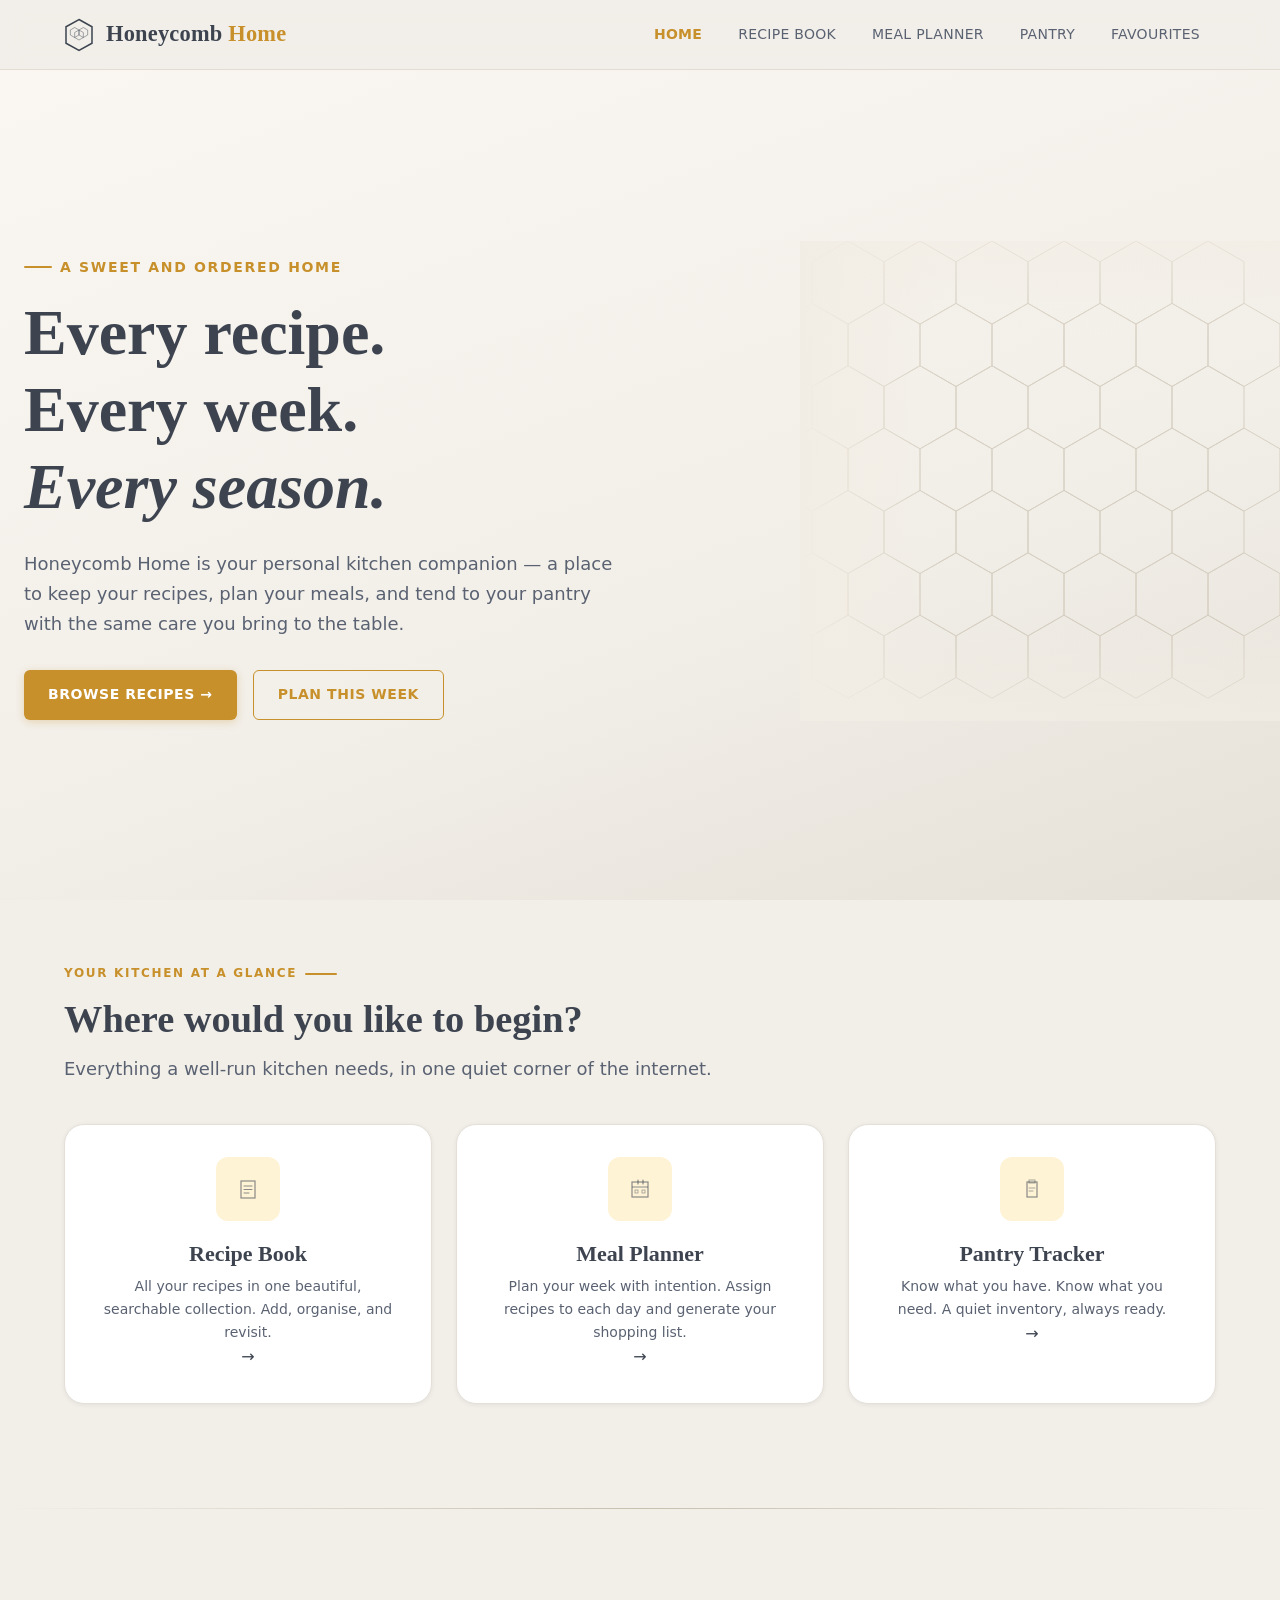
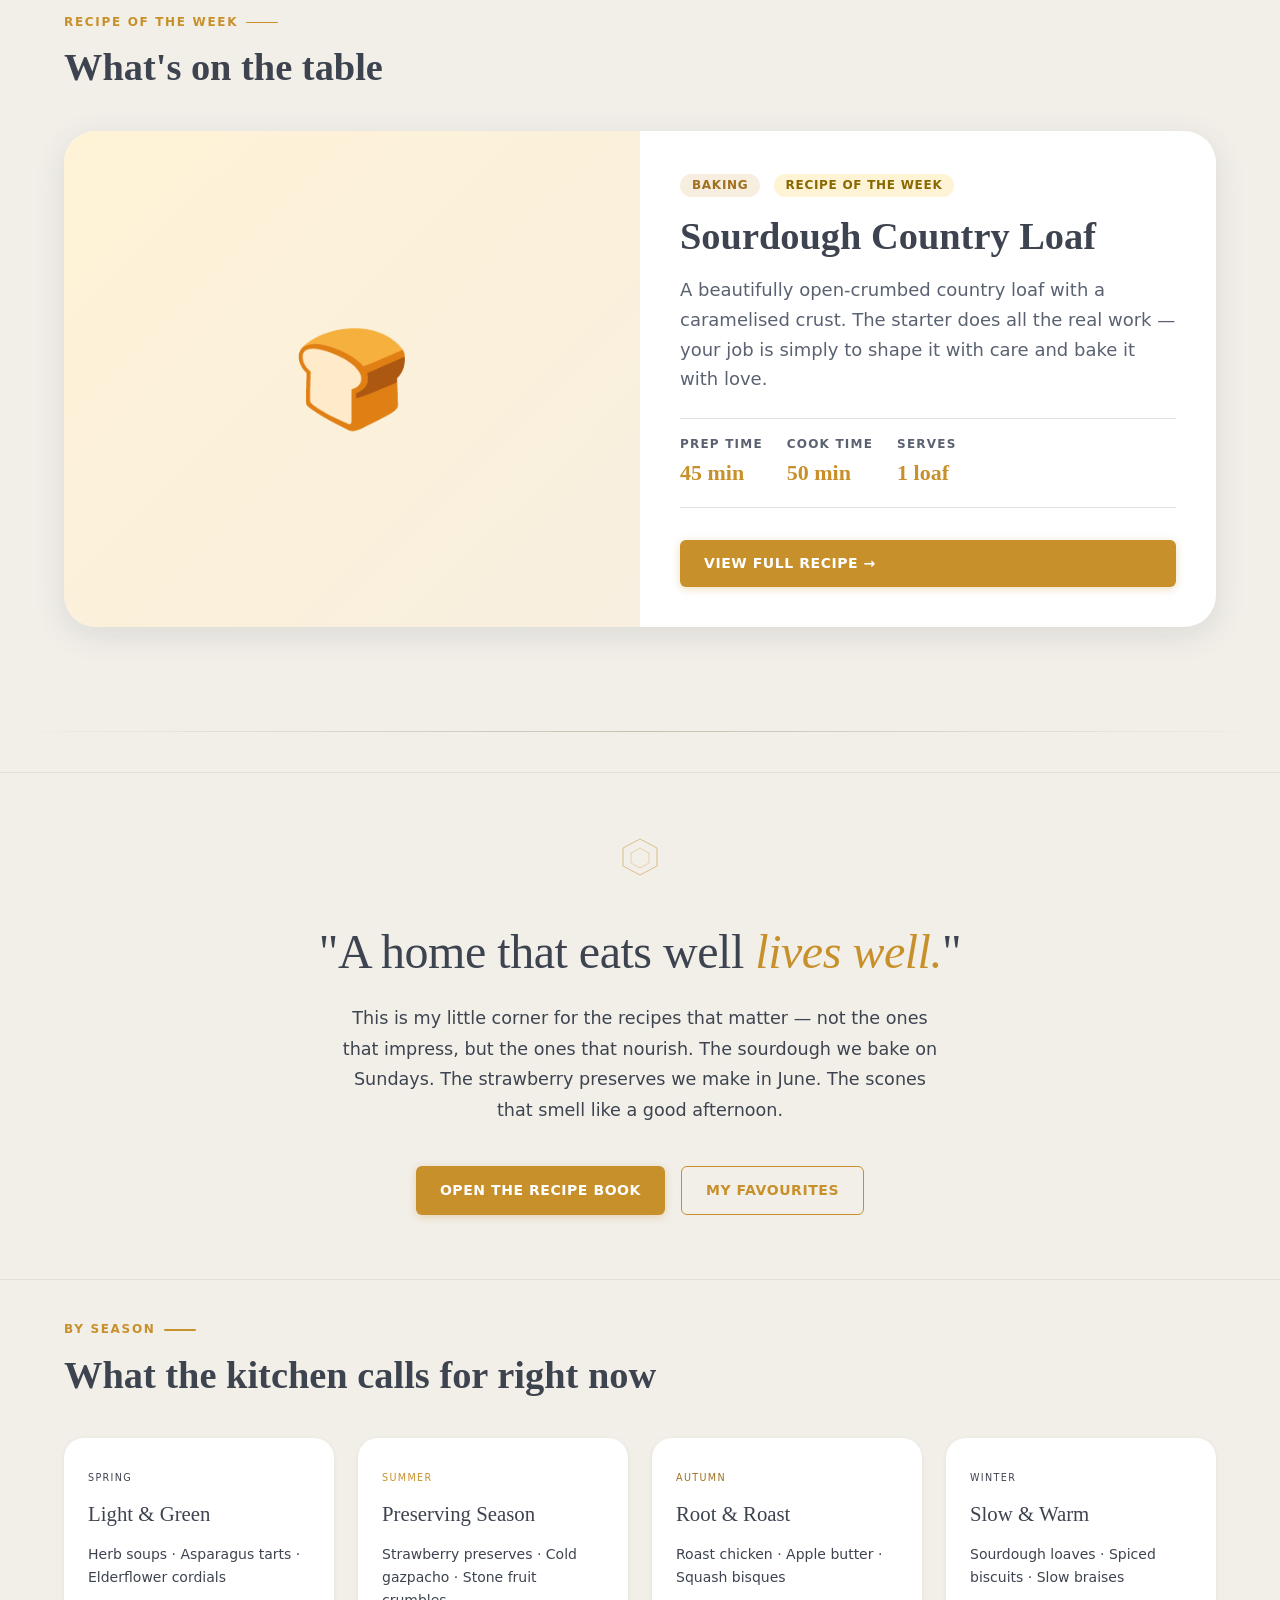
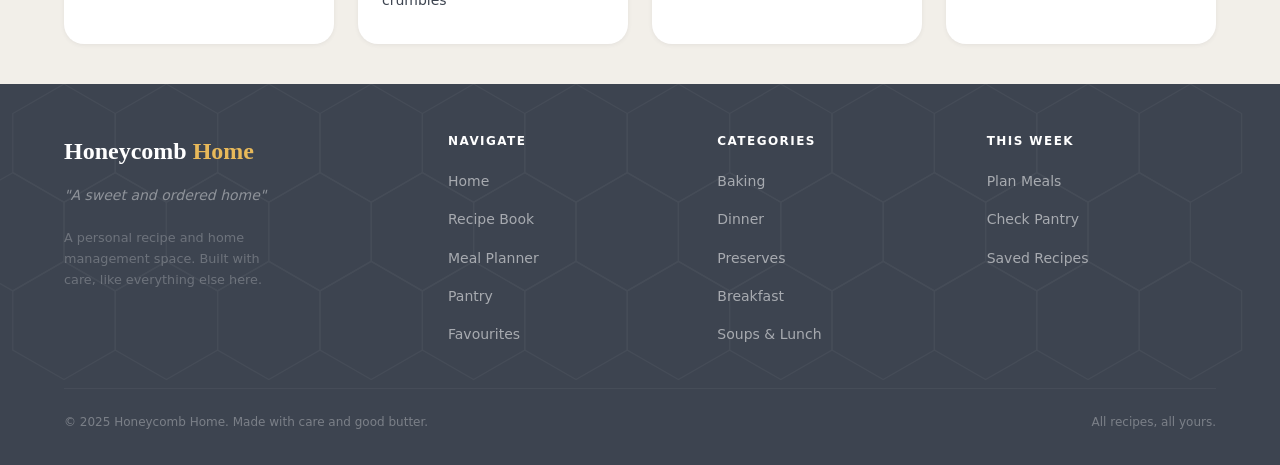
==== commit 51f2a2cb: "Update print statement from 'Hello' to 'Goodbye'" ====
--- a/index.html
+++ b/index.html
@@ -6,20 +6,26 @@
   <title>Honeycomb Home — A Sweet and Ordered Home</title>
   <link rel="preconnect" href="https://fonts.googleapis.com">
   <link rel="preconnect" href="https://fonts.gstatic.com" crossorigin>
-  <link href="https://fonts.googleapis.com/css2?family=Cormorant+Garamond:ital,wght@0,400;0,500;0,600;0,700;1,400;1,600&family=DM+Sans:wght@300;400;500;600&display=swap" rel="stylesheet">
+  <link href="https://fonts.googleapis.com/css2?family=Cormorant+Display:ital,wght@0,300;0,400;0,500;1,300;1,400&family=Inter:wght@300;400;500&display=swap" rel="stylesheet">
   <link rel="stylesheet" href="styles.css">
 </head>
 <body>
 
   <!-- NAVIGATION -->
-  <nav class="nav" role="navigation" aria-label="Main navigation">
+  <nav class="nav" id="main-nav" role="navigation" aria-label="Main navigation">
     <div class="nav__inner">
-      <a href="index.html" class="nav__brand" aria-label="Honeycomb Home — Home">
-        <svg width="32" height="32" viewBox="0 0 32 32" fill="none" xmlns="http://www.w3.org/2000/svg" aria-hidden="true">
-          <path d="M16 3 L27 9 L27 23 L16 29 L5 23 L5 9 Z" fill="none" stroke="#C8902A" stroke-width="1.8"/>
-          <path d="M16 8 L23 12 L23 20 L16 24 L9 20 L9 12 Z" fill="#C8902A" opacity="0.15"/>
-          <path d="M16 11 L20 13.5 L20 18.5 L16 21 L12 18.5 L12 13.5 Z" fill="#C8902A" opacity="0.4"/>
-          <circle cx="16" cy="16" r="2" fill="#C8902A"/>
+      <a href="index.html" class="nav__brand" aria-label="Honeycomb Home">
+        <!-- Logo: single-stroke hexagon, no fill, precise geometry -->
+        <svg width="30" height="34" viewBox="0 0 30 34" fill="none" xmlns="http://www.w3.org/2000/svg" aria-hidden="true">
+          <path d="M15 1.5 L28 8.75 L28 25.25 L15 32.5 L2 25.25 L2 8.75 Z"
+                stroke="#3D4450" stroke-width="1.5" fill="none"/>
+          <!-- Inner honeycomb cell cluster — 3 cells, hairline -->
+          <path d="M15 12 L19.33 14.5 L19.33 19.5 L15 22 L10.67 19.5 L10.67 14.5 Z"
+                stroke="#3D4450" stroke-width="0.9" fill="none" opacity="0.5"/>
+          <path d="M19.33 9.5 L23.66 12 L23.66 17 L19.33 19.5 L15 17 L15 12 Z"
+                stroke="#3D4450" stroke-width="0.9" fill="none" opacity="0.5"/>
+          <path d="M10.67 9.5 L15 12 L15 17 L10.67 19.5 L6.34 17 L6.34 12 Z"
+                stroke="#3D4450" stroke-width="0.9" fill="none" opacity="0.5"/>
         </svg>
         <span class="nav__wordmark">Honeycomb <span>Home</span></span>
       </a>
@@ -30,7 +36,7 @@
         <li><a href="pantry.html" class="nav__link">Pantry</a></li>
         <li><a href="favourites.html" class="nav__link">Favourites</a></li>
       </ul>
-      <button class="nav__toggle" id="nav-toggle" aria-label="Toggle menu" aria-expanded="false">
+      <button class="nav__toggle" id="nav-toggle" aria-label="Toggle navigation" aria-expanded="false">
         <span></span><span></span><span></span>
       </button>
     </div>
@@ -38,26 +44,17 @@
 
   <main class="page-content">
 
-    <!-- HERO -->
+    <!-- ═══ HERO ═══════════════════════════════════════════════ -->
     <section class="hero" aria-labelledby="hero-title">
-      <!-- Honeycomb BG SVG -->
-      <svg class="hero__bg-hex" viewBox="0 0 600 800" xmlns="http://www.w3.org/2000/svg" aria-hidden="true">
-        <defs>
-          <pattern id="hex-pattern" x="0" y="0" width="60" height="69.28" patternUnits="userSpaceOnUse">
-            <path d="M30 1 L58 17 L58 52 L30 68 L2 52 L2 17 Z" fill="none" stroke="#C8902A" stroke-width="1"/>
-            <path d="M60 35.64 L88 51.64 L88 86.64 L60 102.64 L32 86.64 L32 51.64 Z" fill="none" stroke="#C8902A" stroke-width="1"/>
-            <path d="M0 35.64 L28 51.64 L28 86.64 L0 102.64 L-28 86.64 L-28 51.64 Z" fill="none" stroke="#C8902A" stroke-width="1"/>
-          </pattern>
-        </defs>
-        <rect width="600" height="800" fill="url(#hex-pattern)"/>
-      </svg>
-
-      <div class="container">
+
+      <!-- Left: copy -->
+      <div class="container" style="position:relative;z-index:2;width:100%;">
         <div class="hero__content">
           <div class="hero__eyebrow">A Sweet and Ordered Home</div>
           <h1 class="hero__title" id="hero-title">
-            Every recipe.<br>Every week.<br>
-            <em style="color:var(--honey);font-style:italic;">Every season.</em>
+            Every recipe.<br>
+            Every week.<br>
+            <em>Every season.</em>
           </h1>
           <p class="hero__subtitle">
             Honeycomb Home is your personal kitchen companion — a place to keep your recipes, plan your meals, and tend to your pantry with the same care you bring to the table.
@@ -69,60 +66,111 @@
         </div>
       </div>
 
-      <!-- Bee Illustration -->
-      <svg class="hero__illustration" viewBox="0 0 420 460" xmlns="http://www.w3.org/2000/svg" aria-hidden="true">
-        <!-- Honeycomb background -->
-        <g opacity="0.12">
-          <path d="M120 60 L150 77 L150 111 L120 128 L90 111 L90 77 Z" fill="#C8902A"/>
-          <path d="M180 60 L210 77 L210 111 L180 128 L150 111 L150 77 Z" fill="#C8902A"/>
-          <path d="M150 111 L180 128 L180 162 L150 179 L120 162 L120 128 Z" fill="#C8902A"/>
-          <path d="M240 60 L270 77 L270 111 L240 128 L210 111 L210 77 Z" fill="#C8902A"/>
-          <path d="M210 111 L240 128 L240 162 L210 179 L180 162 L180 128 Z" fill="#C8902A"/>
-          <path d="M270 111 L300 128 L300 162 L270 179 L240 162 L240 128 Z" fill="#C8902A"/>
-          <path d="M180 162 L210 179 L210 213 L180 230 L150 213 L150 179 Z" fill="#C8902A"/>
-          <path d="M240 162 L270 179 L270 213 L240 230 L210 213 L210 179 Z" fill="#C8902A"/>
-          <path d="M300 60 L330 77 L330 111 L300 128 L270 111 L270 77 Z" fill="#C8902A"/>
-        </g>
-        <!-- Bee body -->
-        <ellipse cx="210" cy="290" rx="38" ry="22" fill="#C8902A" opacity="0.9"/>
-        <ellipse cx="210" cy="290" rx="38" ry="22" fill="none" stroke="#A07020" stroke-width="1.5"/>
-        <!-- Bee stripes -->
-        <ellipse cx="210" cy="290" rx="38" ry="22" fill="#3D4450" opacity="0.18" clip-path="inset(0 20px 0 0)"/>
-        <rect x="198" y="268" width="10" height="44" rx="3" fill="#3D4450" opacity="0.35"/>
-        <rect x="216" y="268" width="10" height="44" rx="3" fill="#3D4450" opacity="0.35"/>
-        <!-- Bee head -->
-        <circle cx="246" cy="284" r="14" fill="#C8902A" opacity="0.9"/>
-        <circle cx="252" cy="279" r="3" fill="#3D4450" opacity="0.5"/>
-        <!-- Wings -->
-        <ellipse cx="205" cy="266" rx="32" ry="14" fill="rgba(200,191,175,0.5)" stroke="rgba(200,144,42,0.4)" stroke-width="1" transform="rotate(-18 205 266)"/>
-        <ellipse cx="218" cy="268" rx="26" ry="10" fill="rgba(200,191,175,0.35)" stroke="rgba(200,144,42,0.35)" stroke-width="1" transform="rotate(-10 218 268)"/>
-        <!-- Antennae -->
-        <path d="M244 271 Q248 255 256 250" stroke="#3D4450" stroke-width="1.5" fill="none" stroke-linecap="round" opacity="0.6"/>
-        <path d="M248 273 Q254 258 264 255" stroke="#3D4450" stroke-width="1.5" fill="none" stroke-linecap="round" opacity="0.6"/>
-        <circle cx="256" cy="250" r="2.5" fill="#C8902A" opacity="0.8"/>
-        <circle cx="264" cy="255" r="2.5" fill="#C8902A" opacity="0.8"/>
-        <!-- Wildflower -->
-        <line x1="100" y1="420" x2="100" y2="310" stroke="#6D825A" stroke-width="2.5" stroke-linecap="round"/>
-        <ellipse cx="100" cy="302" rx="12" ry="18" fill="#6D825A" opacity="0.5" transform="rotate(-15 100 302)"/>
-        <ellipse cx="118" cy="340" rx="10" ry="16" fill="#6D825A" opacity="0.4" transform="rotate(20 118 340)"/>
-        <circle cx="100" cy="295" r="10" fill="#E8B95A" opacity="0.85"/>
-        <circle cx="100" cy="295" r="5" fill="#C8902A"/>
-        <ellipse cx="87" cy="293" rx="6" ry="9" fill="#FAF7F2" opacity="0.9" transform="rotate(-25 87 293)"/>
-        <ellipse cx="113" cy="293" rx="6" ry="9" fill="#FAF7F2" opacity="0.9" transform="rotate(25 113 293)"/>
-        <ellipse cx="100" cy="283" rx="6" ry="9" fill="#FAF7F2" opacity="0.9"/>
-        <ellipse cx="100" cy="307" rx="6" ry="9" fill="#FAF7F2" opacity="0.9"/>
-        <!-- Smaller flower -->
-        <line x1="310" y1="400" x2="310" y2="340" stroke="#6D825A" stroke-width="2" stroke-linecap="round"/>
-        <circle cx="310" cy="333" r="7" fill="#C8902A" opacity="0.7"/>
-        <ellipse cx="300" cy="331" rx="4" ry="6" fill="#FAF7F2" opacity="0.85" transform="rotate(-20 300 331)"/>
-        <ellipse cx="320" cy="331" rx="4" ry="6" fill="#FAF7F2" opacity="0.85" transform="rotate(20 320 331)"/>
-        <ellipse cx="310" cy="324" rx="4" ry="6" fill="#FAF7F2" opacity="0.85"/>
-        <!-- Dotted flight path -->
-        <path d="M260 288 Q290 260 310 280 Q330 300 340 260 Q350 220 330 200" stroke="#C8902A" stroke-width="1.5" fill="none" stroke-dasharray="4 6" opacity="0.35" stroke-linecap="round"/>
-      </svg>
+      <!-- Right: architectural hex tile grid -->
+      <div class="hero__grid" aria-hidden="true">
+        <svg viewBox="0 0 480 480" width="480" height="480" xmlns="http://www.w3.org/2000/svg">
+          <!-- Precise tessellating honeycomb grid — stroke only, no fill -->
+          <g stroke="#C8BFAF" stroke-width="1" fill="none" opacity="0.65">
+            <!-- Row 0 (y offset = 0) -->
+            <path d="M48 0 L84 20.78 L84 62.35 L48 83.14 L12 62.35 L12 20.78 Z"/>
+            <path d="M120 0 L156 20.78 L156 62.35 L120 83.14 L84 62.35 L84 20.78 Z"/>
+            <path d="M192 0 L228 20.78 L228 62.35 L192 83.14 L156 62.35 L156 20.78 Z"/>
+            <path d="M264 0 L300 20.78 L300 62.35 L264 83.14 L228 62.35 L228 20.78 Z"/>
+            <path d="M336 0 L372 20.78 L372 62.35 L336 83.14 L300 62.35 L300 20.78 Z"/>
+            <path d="M408 0 L444 20.78 L444 62.35 L408 83.14 L372 62.35 L372 20.78 Z"/>
+            <!-- Row 1 (y offset = 62.35, x offset = 36) -->
+            <path d="M12 62.35 L48 83.14 L48 124.71 L12 145.49 L-24 124.71 L-24 83.14 Z"/>
+            <path d="M84 62.35 L120 83.14 L120 124.71 L84 145.49 L48 124.71 L48 83.14 Z"/>
+            <path d="M156 62.35 L192 83.14 L192 124.71 L156 145.49 L120 124.71 L120 83.14 Z"/>
+            <path d="M228 62.35 L264 83.14 L264 124.71 L228 145.49 L192 124.71 L192 83.14 Z"/>
+            <path d="M300 62.35 L336 83.14 L336 124.71 L300 145.49 L264 124.71 L264 83.14 Z"/>
+            <path d="M372 62.35 L408 83.14 L408 124.71 L372 145.49 L336 124.71 L336 83.14 Z"/>
+            <path d="M444 62.35 L480 83.14 L480 124.71 L444 145.49 L408 124.71 L408 83.14 Z"/>
+            <!-- Row 2 -->
+            <path d="M48 124.71 L84 145.49 L84 187.06 L48 207.85 L12 187.06 L12 145.49 Z"/>
+            <path d="M120 124.71 L156 145.49 L156 187.06 L120 207.85 L84 187.06 L84 145.49 Z"/>
+            <path d="M192 124.71 L228 145.49 L228 187.06 L192 207.85 L156 187.06 L156 145.49 Z"/>
+            <path d="M264 124.71 L300 145.49 L300 187.06 L264 207.85 L228 187.06 L228 145.49 Z"/>
+            <path d="M336 124.71 L372 145.49 L372 187.06 L336 207.85 L300 187.06 L300 145.49 Z"/>
+            <path d="M408 124.71 L444 145.49 L444 187.06 L408 207.85 L372 187.06 L372 145.49 Z"/>
+            <!-- Row 3 -->
+            <path d="M12 187.06 L48 207.85 L48 249.42 L12 270.2 L-24 249.42 L-24 207.85 Z"/>
+            <path d="M84 187.06 L120 207.85 L120 249.42 L84 270.2 L48 249.42 L48 207.85 Z"/>
+            <path d="M156 187.06 L192 207.85 L192 249.42 L156 270.2 L120 249.42 L120 207.85 Z"/>
+            <path d="M228 187.06 L264 207.85 L264 249.42 L228 270.2 L192 249.42 L192 207.85 Z"/>
+            <path d="M300 187.06 L336 207.85 L336 249.42 L300 270.2 L264 249.42 L264 207.85 Z"/>
+            <path d="M372 187.06 L408 207.85 L408 249.42 L372 270.2 L336 249.42 L336 207.85 Z"/>
+            <path d="M444 187.06 L480 207.85 L480 249.42 L444 270.2 L408 249.42 L408 207.85 Z"/>
+            <!-- Row 4 -->
+            <path d="M48 249.42 L84 270.2 L84 311.77 L48 332.56 L12 311.77 L12 270.2 Z"/>
+            <path d="M120 249.42 L156 270.2 L156 311.77 L120 332.56 L84 311.77 L84 270.2 Z"/>
+            <path d="M192 249.42 L228 270.2 L228 311.77 L192 332.56 L156 311.77 L156 270.2 Z"/>
+            <path d="M264 249.42 L300 270.2 L300 311.77 L264 332.56 L228 311.77 L228 270.2 Z"/>
+            <path d="M336 249.42 L372 270.2 L372 311.77 L336 332.56 L300 311.77 L300 270.2 Z"/>
+            <path d="M408 249.42 L444 270.2 L444 311.77 L408 332.56 L372 311.77 L372 270.2 Z"/>
+            <!-- Row 5 -->
+            <path d="M12 311.77 L48 332.56 L48 374.13 L12 394.91 L-24 374.13 L-24 332.56 Z"/>
+            <path d="M84 311.77 L120 332.56 L120 374.13 L84 394.91 L48 374.13 L48 332.56 Z"/>
+            <path d="M156 311.77 L192 332.56 L192 374.13 L156 394.91 L120 374.13 L120 332.56 Z"/>
+            <path d="M228 311.77 L264 332.56 L264 374.13 L228 394.91 L192 374.13 L192 332.56 Z"/>
+            <path d="M300 311.77 L336 332.56 L336 374.13 L300 394.91 L264 374.13 L264 332.56 Z"/>
+            <path d="M372 311.77 L408 332.56 L408 374.13 L372 394.91 L336 374.13 L336 332.56 Z"/>
+            <path d="M444 311.77 L480 332.56 L480 374.13 L444 394.91 L408 374.13 L408 332.56 Z"/>
+            <!-- Row 6 -->
+            <path d="M48 374.13 L84 394.91 L84 436.48 L48 457.27 L12 436.48 L12 394.91 Z"/>
+            <path d="M120 374.13 L156 394.91 L156 436.48 L120 457.27 L84 436.48 L84 394.91 Z"/>
+            <path d="M192 374.13 L228 394.91 L228 436.48 L192 457.27 L156 436.48 L156 394.91 Z"/>
+            <path d="M264 374.13 L300 394.91 L300 436.48 L264 457.27 L228 436.48 L228 394.91 Z"/>
+            <path d="M336 374.13 L372 394.91 L372 436.48 L336 457.27 L300 436.48 L300 394.91 Z"/>
+            <path d="M408 374.13 L444 394.91 L444 436.48 L408 457.27 L372 436.48 L372 394.91 Z"/>
+          </g>
+          <!-- Fade mask: grid fades left and top -->
+          <defs>
+            <linearGradient id="fadeH" x1="0" y1="0" x2="1" y2="0">
+              <stop offset="0%" stop-color="#F2EDE4" stop-opacity="1"/>
+              <stop offset="30%" stop-color="#F2EDE4" stop-opacity="0"/>
+            </linearGradient>
+            <linearGradient id="fadeV" x1="0" y1="0" x2="0" y2="1">
+              <stop offset="0%" stop-color="#F2EDE4" stop-opacity="0.6"/>
+              <stop offset="20%" stop-color="#F2EDE4" stop-opacity="0"/>
+              <stop offset="80%" stop-color="#F2EDE4" stop-opacity="0"/>
+              <stop offset="100%" stop-color="#F2EDE4" stop-opacity="0.6"/>
+            </linearGradient>
+          </defs>
+          <rect width="480" height="480" fill="url(#fadeH)"/>
+          <rect width="480" height="480" fill="url(#fadeV)"/>
+        </svg>
+      </div>
+
+      <!-- Botanical accent: single thyme sprig, pen-and-ink precision -->
+      <div class="hero__botanical" aria-hidden="true">
+        <svg viewBox="0 0 54 140" fill="none" xmlns="http://www.w3.org/2000/svg">
+          <!-- Stem -->
+          <path d="M27 138 Q26 110 27 80 Q27.5 50 26 20" stroke="#5E7B74" stroke-width="1.2" stroke-linecap="round"/>
+          <!-- Leaf pairs — botanically precise small ovals -->
+          <ellipse cx="20" cy="108" rx="5.5" ry="3" stroke="#5E7B74" stroke-width="0.9" fill="none" transform="rotate(-35 20 108)"/>
+          <ellipse cx="34" cy="100" rx="5.5" ry="3" stroke="#5E7B74" stroke-width="0.9" fill="none" transform="rotate(35 34 100)"/>
+          <ellipse cx="19" cy="88" rx="5" ry="2.8" stroke="#5E7B74" stroke-width="0.9" fill="none" transform="rotate(-30 19 88)"/>
+          <ellipse cx="35" cy="81" rx="5" ry="2.8" stroke="#5E7B74" stroke-width="0.9" fill="none" transform="rotate(30 35 81)"/>
+          <ellipse cx="20" cy="68" rx="4.5" ry="2.5" stroke="#5E7B74" stroke-width="0.85" fill="none" transform="rotate(-28 20 68)"/>
+          <ellipse cx="34" cy="62" rx="4.5" ry="2.5" stroke="#5E7B74" stroke-width="0.85" fill="none" transform="rotate(28 34 62)"/>
+          <ellipse cx="21" cy="50" rx="4" ry="2.2" stroke="#5E7B74" stroke-width="0.8" fill="none" transform="rotate(-25 21 50)"/>
+          <ellipse cx="33" cy="44" rx="4" ry="2.2" stroke="#5E7B74" stroke-width="0.8" fill="none" transform="rotate(25 33 44)"/>
+          <ellipse cx="22" cy="34" rx="3.5" ry="2" stroke="#5E7B74" stroke-width="0.75" fill="none" transform="rotate(-20 22 34)"/>
+          <ellipse cx="32" cy="28" rx="3.5" ry="2" stroke="#5E7B74" stroke-width="0.75" fill="none" transform="rotate(20 32 28)"/>
+          <!-- Tip -->
+          <ellipse cx="27" cy="16" rx="3" ry="4.5" stroke="#5E7B74" stroke-width="0.75" fill="none"/>
+          <!-- Leaf veins, hairline -->
+          <line x1="21" y1="106" x2="20" y2="110" stroke="#5E7B74" stroke-width="0.4" opacity="0.5"/>
+          <line x1="35" y1="98" x2="33" y2="102" stroke="#5E7B74" stroke-width="0.4" opacity="0.5"/>
+          <line x1="20" y1="86" x2="19" y2="90" stroke="#5E7B74" stroke-width="0.4" opacity="0.5"/>
+          <line x1="36" y1="79" x2="34" y2="83" stroke="#5E7B74" stroke-width="0.4" opacity="0.5"/>
+        </svg>
+      </div>
+
     </section>
 
-    <!-- QUICK ACCESS -->
+    <!-- ═══ QUICK ACCESS ════════════════════════════════════════ -->
     <section class="section" aria-labelledby="quick-access-title">
       <div class="container">
         <div class="section-header">
@@ -131,55 +179,58 @@
           <p class="section-header__desc">Everything a well-run kitchen needs, in one quiet corner of the internet.</p>
         </div>
         <div class="quick-access-grid">
+
           <a href="recipes.html" class="quick-card reveal">
-            <div class="quick-card__icon">
-              <svg width="32" height="32" viewBox="0 0 32 32" fill="none" xmlns="http://www.w3.org/2000/svg" aria-hidden="true">
-                <rect x="5" y="4" width="22" height="26" rx="3" fill="#C8902A" opacity="0.15"/>
-                <rect x="5" y="4" width="22" height="26" rx="3" stroke="#C8902A" stroke-width="1.8" fill="none"/>
-                <line x1="10" y1="11" x2="22" y2="11" stroke="#C8902A" stroke-width="1.5" stroke-linecap="round"/>
-                <line x1="10" y1="16" x2="22" y2="16" stroke="#C8902A" stroke-width="1.5" stroke-linecap="round"/>
-                <line x1="10" y1="21" x2="18" y2="21" stroke="#C8902A" stroke-width="1.5" stroke-linecap="round"/>
+            <div class="quick-card__icon" aria-hidden="true">
+              <svg width="20" height="20" viewBox="0 0 20 20" fill="none" xmlns="http://www.w3.org/2000/svg">
+                <rect x="3" y="2" width="14" height="17" rx="0" stroke="#3D4450" stroke-width="1.2" fill="none" opacity="0.6"/>
+                <line x1="6" y1="7" x2="14" y2="7" stroke="#3D4450" stroke-width="1" stroke-linecap="round" opacity="0.6"/>
+                <line x1="6" y1="10.5" x2="14" y2="10.5" stroke="#3D4450" stroke-width="1" stroke-linecap="round" opacity="0.6"/>
+                <line x1="6" y1="14" x2="11" y2="14" stroke="#3D4450" stroke-width="1" stroke-linecap="round" opacity="0.6"/>
               </svg>
             </div>
             <h3 class="quick-card__title">Recipe Book</h3>
             <p class="quick-card__desc">All your recipes in one beautiful, searchable collection. Add, organise, and revisit.</p>
+            <span class="quick-card__arrow" aria-hidden="true">→</span>
           </a>
+
           <a href="planner.html" class="quick-card reveal">
-            <div class="quick-card__icon">
-              <svg width="32" height="32" viewBox="0 0 32 32" fill="none" xmlns="http://www.w3.org/2000/svg" aria-hidden="true">
-                <rect x="4" y="6" width="24" height="22" rx="3" fill="#C8902A" opacity="0.15"/>
-                <rect x="4" y="6" width="24" height="22" rx="3" stroke="#C8902A" stroke-width="1.8" fill="none"/>
-                <line x1="4" y1="12" x2="28" y2="12" stroke="#C8902A" stroke-width="1.5"/>
-                <line x1="12" y1="3" x2="12" y2="9" stroke="#C8902A" stroke-width="1.8" stroke-linecap="round"/>
-                <line x1="20" y1="3" x2="20" y2="9" stroke="#C8902A" stroke-width="1.8" stroke-linecap="round"/>
-                <circle cx="11" cy="19" r="2.5" fill="#C8902A" opacity="0.7"/>
-                <circle cx="21" cy="19" r="2.5" fill="#C8902A" opacity="0.4"/>
-                <circle cx="16" cy="24" r="2.5" fill="#C8902A" opacity="0.55"/>
+            <div class="quick-card__icon" aria-hidden="true">
+              <svg width="20" height="20" viewBox="0 0 20 20" fill="none" xmlns="http://www.w3.org/2000/svg">
+                <rect x="2" y="3" width="16" height="15" rx="0" stroke="#3D4450" stroke-width="1.2" fill="none" opacity="0.6"/>
+                <line x1="2" y1="8" x2="18" y2="8" stroke="#3D4450" stroke-width="1" opacity="0.6"/>
+                <line x1="8" y1="1" x2="8" y2="5" stroke="#3D4450" stroke-width="1.2" stroke-linecap="round" opacity="0.6"/>
+                <line x1="13" y1="1" x2="13" y2="5" stroke="#3D4450" stroke-width="1.2" stroke-linecap="round" opacity="0.6"/>
+                <rect x="5" y="11" width="3" height="3" stroke="#3D4450" stroke-width="0.8" fill="none" opacity="0.5"/>
+                <rect x="12" y="11" width="3" height="3" stroke="#3D4450" stroke-width="0.8" fill="none" opacity="0.5"/>
               </svg>
             </div>
             <h3 class="quick-card__title">Meal Planner</h3>
             <p class="quick-card__desc">Plan your week with intention. Assign recipes to each day and generate your shopping list.</p>
+            <span class="quick-card__arrow" aria-hidden="true">→</span>
           </a>
+
           <a href="pantry.html" class="quick-card reveal">
-            <div class="quick-card__icon">
-              <svg width="32" height="32" viewBox="0 0 32 32" fill="none" xmlns="http://www.w3.org/2000/svg" aria-hidden="true">
-                <rect x="8" y="6" width="16" height="22" rx="3" fill="#C8902A" opacity="0.15"/>
-                <rect x="8" y="6" width="16" height="22" rx="3" stroke="#C8902A" stroke-width="1.8" fill="none"/>
-                <rect x="11" y="2" width="10" height="5" rx="2" fill="#C8902A" opacity="0.4" stroke="#C8902A" stroke-width="1.2"/>
-                <line x1="11" y1="15" x2="21" y2="15" stroke="#C8902A" stroke-width="1.3" stroke-linecap="round"/>
-                <line x1="11" y1="19" x2="18" y2="19" stroke="#C8902A" stroke-width="1.3" stroke-linecap="round"/>
+            <div class="quick-card__icon" aria-hidden="true">
+              <svg width="20" height="20" viewBox="0 0 20 20" fill="none" xmlns="http://www.w3.org/2000/svg">
+                <rect x="5" y="3" width="10" height="15" rx="0" stroke="#3D4450" stroke-width="1.2" fill="none" opacity="0.6"/>
+                <rect x="7" y="1" width="6" height="3" rx="0" stroke="#3D4450" stroke-width="0.9" fill="none" opacity="0.5"/>
+                <line x1="7" y1="9" x2="13" y2="9" stroke="#3D4450" stroke-width="0.9" stroke-linecap="round" opacity="0.5"/>
+                <line x1="7" y1="12" x2="11" y2="12" stroke="#3D4450" stroke-width="0.9" stroke-linecap="round" opacity="0.5"/>
               </svg>
             </div>
             <h3 class="quick-card__title">Pantry Tracker</h3>
             <p class="quick-card__desc">Know what you have. Know what you need. A quiet inventory, always ready.</p>
+            <span class="quick-card__arrow" aria-hidden="true">→</span>
           </a>
+
         </div>
       </div>
     </section>
 
     <hr class="divider">
 
-    <!-- RECIPE OF THE WEEK -->
+    <!-- ═══ RECIPE OF THE WEEK ══════════════════════════════════ -->
     <section class="section" aria-labelledby="featured-title">
       <div class="container">
         <div class="section-header">
@@ -194,20 +245,19 @@
 
     <hr class="divider">
 
-    <!-- FROM THE KITCHEN -->
-    <section class="section" style="background:var(--cream);" aria-label="Kitchen philosophy">
+    <!-- ═══ EDITORIAL QUOTE ═════════════════════════════════════ -->
+    <section class="section" style="background:var(--linen);border-top:1px solid var(--stone-light);border-bottom:1px solid var(--stone-light);" aria-label="Kitchen philosophy">
       <div class="container">
-        <div style="max-width:720px;margin:0 auto;text-align:center;" class="reveal">
-          <svg width="48" height="48" viewBox="0 0 48 48" fill="none" xmlns="http://www.w3.org/2000/svg" style="margin:0 auto var(--space-6);" aria-hidden="true">
-            <path d="M24 4 L42 14 L42 34 L24 44 L6 34 L6 14 Z" fill="none" stroke="#C8902A" stroke-width="1.8" opacity="0.6"/>
-            <path d="M24 12 L35 18 L35 30 L24 36 L13 30 L13 18 Z" fill="#C8902A" opacity="0.1"/>
-            <circle cx="24" cy="24" r="5" fill="#C8902A" opacity="0.4"/>
-            <circle cx="24" cy="24" r="2.5" fill="#C8902A"/>
+        <div style="max-width:680px;margin:0 auto;text-align:center;" class="reveal">
+          <!-- Geometric hex icon — single hexagon, hairline -->
+          <svg width="40" height="46" viewBox="0 0 40 46" fill="none" xmlns="http://www.w3.org/2000/svg" style="margin:0 auto var(--space-8);" aria-hidden="true">
+            <path d="M20 2 L37 11 L37 29 L20 38 L3 29 L3 11 Z" stroke="#C8902A" stroke-width="1" fill="none" opacity="0.5"/>
+            <path d="M20 11 L29 16 L29 26 L20 31 L11 26 L11 16 Z" stroke="#C8902A" stroke-width="1" fill="none" opacity="0.3"/>
           </svg>
-          <h2 style="font-family:var(--ff-display);font-size:clamp(1.8rem,4vw,2.8rem);margin-bottom:var(--space-5);">
-            "A home that eats well <em style="color:var(--honey);">lives well.</em>"
+          <h2 style="font-family:var(--ff-display);font-size:clamp(1.8rem,4vw,3rem);font-weight:300;margin-bottom:var(--space-6);letter-spacing:-0.01em;line-height:1.15;">
+            "A home that eats well <em style="color:var(--honey);font-style:italic;">lives well.</em>"
           </h2>
-          <p style="font-size:1.1rem;color:var(--slate-light);line-height:1.75;max-width:56ch;margin:0 auto var(--space-8);">
+          <p style="font-size:1.1rem;font-weight:300;color:var(--slate-70);line-height:1.75;max-width:54ch;margin:0 auto var(--space-10);">
             This is my little corner for the recipes that matter — not the ones that impress, but the ones that nourish. The sourdough we bake on Sundays. The strawberry preserves we make in June. The scones that smell like a good afternoon.
           </p>
           <div style="display:flex;gap:var(--space-4);justify-content:center;flex-wrap:wrap;">
@@ -218,7 +268,7 @@
       </div>
     </section>
 
-    <!-- SEASONAL GUIDE STRIP -->
+    <!-- ═══ SEASONAL GUIDE ══════════════════════════════════════ -->
     <section class="section--sm" aria-label="Seasonal guide">
       <div class="container">
         <div class="section-header">
@@ -226,25 +276,25 @@
           <h2 class="section-header__title">What the kitchen calls for right now</h2>
         </div>
         <div class="grid-4">
-          <div class="card reveal" style="padding:var(--space-6);text-align:center;background:linear-gradient(135deg,#FFF9ED,#FFF3D6);">
-            <div style="font-size:2.2rem;margin-bottom:var(--space-3);">🌸</div>
-            <h4 style="font-family:var(--ff-display);color:var(--honey);">Spring</h4>
-            <p style="font-size:var(--fs-sm);color:var(--slate-light);margin-top:var(--space-2);">Herb soups · Asparagus tarts · Elderflower cordials</p>
-          </div>
-          <div class="card reveal" style="padding:var(--space-6);text-align:center;background:linear-gradient(135deg,#FFF3D6,#FDE8C0);">
-            <div style="font-size:2.2rem;margin-bottom:var(--space-3);">☀️</div>
-            <h4 style="font-family:var(--ff-display);color:var(--honey);">Summer</h4>
-            <p style="font-size:var(--fs-sm);color:var(--slate-light);margin-top:var(--space-2);">Strawberry preserves · Cold gazpacho · Stone fruit crumbles</p>
-          </div>
-          <div class="card reveal" style="padding:var(--space-6);text-align:center;background:linear-gradient(135deg,#F0EDE8,#E8E2DA);">
-            <div style="font-size:2.2rem;margin-bottom:var(--space-3);">🍂</div>
-            <h4 style="font-family:var(--ff-display);color:var(--honey);">Autumn</h4>
-            <p style="font-size:var(--fs-sm);color:var(--slate-light);margin-top:var(--space-2);">Roast chicken · Apple butter · Squash bisques</p>
-          </div>
-          <div class="card reveal" style="padding:var(--space-6);text-align:center;background:linear-gradient(135deg,#EAF0E8,#DDE8DA);">
-            <div style="font-size:2.2rem;margin-bottom:var(--space-3);">❄️</div>
-            <h4 style="font-family:var(--ff-display);color:var(--moss);">Winter</h4>
-            <p style="font-size:var(--fs-sm);color:var(--slate-light);margin-top:var(--space-2);">Sourdough loaves · Spiced biscuits · Slow braises</p>
+          <div class="card reveal" style="padding:var(--space-8) var(--space-6);">
+            <div style="font-family:var(--ff-body);font-size:0.6rem;font-weight:500;letter-spacing:0.14em;text-transform:uppercase;color:var(--teal);margin-bottom:var(--space-4);">Spring</div>
+            <h4 style="font-family:var(--ff-display);font-weight:400;font-size:1.3rem;margin-bottom:var(--space-4);color:var(--slate);">Light & Green</h4>
+            <p style="font-size:var(--fs-sm);color:var(--slate-70);font-weight:300;line-height:1.65;">Herb soups · Asparagus tarts · Elderflower cordials</p>
+          </div>
+          <div class="card reveal" style="padding:var(--space-8) var(--space-6);">
+            <div style="font-family:var(--ff-body);font-size:0.6rem;font-weight:500;letter-spacing:0.14em;text-transform:uppercase;color:var(--honey);margin-bottom:var(--space-4);">Summer</div>
+            <h4 style="font-family:var(--ff-display);font-weight:400;font-size:1.3rem;margin-bottom:var(--space-4);color:var(--slate);">Preserving Season</h4>
+            <p style="font-size:var(--fs-sm);color:var(--slate-70);font-weight:300;line-height:1.65;">Strawberry preserves · Cold gazpacho · Stone fruit crumbles</p>
+          </div>
+          <div class="card reveal" style="padding:var(--space-8) var(--space-6);">
+            <div style="font-family:var(--ff-body);font-size:0.6rem;font-weight:500;letter-spacing:0.14em;text-transform:uppercase;color:var(--honey-dark);margin-bottom:var(--space-4);">Autumn</div>
+            <h4 style="font-family:var(--ff-display);font-weight:400;font-size:1.3rem;margin-bottom:var(--space-4);color:var(--slate);">Root & Roast</h4>
+            <p style="font-size:var(--fs-sm);color:var(--slate-70);font-weight:300;line-height:1.65;">Roast chicken · Apple butter · Squash bisques</p>
+          </div>
+          <div class="card reveal" style="padding:var(--space-8) var(--space-6);">
+            <div style="font-family:var(--ff-body);font-size:0.6rem;font-weight:500;letter-spacing:0.14em;text-transform:uppercase;color:var(--stone-dark);margin-bottom:var(--space-4);">Winter</div>
+            <h4 style="font-family:var(--ff-display);font-weight:400;font-size:1.3rem;margin-bottom:var(--space-4);color:var(--slate);">Slow & Warm</h4>
+            <p style="font-size:var(--fs-sm);color:var(--slate-70);font-weight:300;line-height:1.65;">Sourdough loaves · Spiced biscuits · Slow braises</p>
           </div>
         </div>
       </div>
@@ -252,22 +302,55 @@
 
   </main>
 
-  <!-- FOOTER -->
+  <!-- ═══ FOOTER ═══════════════════════════════════════════════ -->
   <footer class="footer" role="contentinfo">
-    <svg class="footer__hex-bg" viewBox="0 0 800 400" preserveAspectRatio="xMidYMid slice" aria-hidden="true">
-      <defs>
-        <pattern id="footer-hex" x="0" y="0" width="70" height="80" patternUnits="userSpaceOnUse">
-          <path d="M35 2 L67 20 L67 56 L35 74 L3 56 L3 20 Z" fill="none" stroke="#fff" stroke-width="1"/>
-        </pattern>
-      </defs>
-      <rect width="800" height="400" fill="url(#footer-hex)"/>
+    <!-- Structural hex grid background — no fill, hairline only -->
+    <svg class="footer__hex-bg" viewBox="0 0 800 300" preserveAspectRatio="xMidYMid slice" aria-hidden="true">
+      <g stroke="#fff" stroke-width="0.8" fill="none">
+        <path d="M40 0 L72 18.48 L72 55.42 L40 73.9 L8 55.42 L8 18.48 Z"/>
+        <path d="M104 0 L136 18.48 L136 55.42 L104 73.9 L72 55.42 L72 18.48 Z"/>
+        <path d="M168 0 L200 18.48 L200 55.42 L168 73.9 L136 55.42 L136 18.48 Z"/>
+        <path d="M232 0 L264 18.48 L264 55.42 L232 73.9 L200 55.42 L200 18.48 Z"/>
+        <path d="M296 0 L328 18.48 L328 55.42 L296 73.9 L264 55.42 L264 18.48 Z"/>
+        <path d="M360 0 L392 18.48 L392 55.42 L360 73.9 L328 55.42 L328 18.48 Z"/>
+        <path d="M424 0 L456 18.48 L456 55.42 L424 73.9 L392 55.42 L392 18.48 Z"/>
+        <path d="M488 0 L520 18.48 L520 55.42 L488 73.9 L456 55.42 L456 18.48 Z"/>
+        <path d="M552 0 L584 18.48 L584 55.42 L552 73.9 L520 55.42 L520 18.48 Z"/>
+        <path d="M616 0 L648 18.48 L648 55.42 L616 73.9 L584 55.42 L584 18.48 Z"/>
+        <path d="M680 0 L712 18.48 L712 55.42 L680 73.9 L648 55.42 L648 18.48 Z"/>
+        <path d="M744 0 L776 18.48 L776 55.42 L744 73.9 L712 55.42 L712 18.48 Z"/>
+        <path d="M8 55.42 L40 73.9 L40 110.85 L8 129.33 L-24 110.85 L-24 73.9 Z"/>
+        <path d="M72 55.42 L104 73.9 L104 110.85 L72 129.33 L40 110.85 L40 73.9 Z"/>
+        <path d="M136 55.42 L168 73.9 L168 110.85 L136 129.33 L104 110.85 L104 73.9 Z"/>
+        <path d="M200 55.42 L232 73.9 L232 110.85 L200 129.33 L168 110.85 L168 73.9 Z"/>
+        <path d="M264 55.42 L296 73.9 L296 110.85 L264 129.33 L232 110.85 L232 73.9 Z"/>
+        <path d="M328 55.42 L360 73.9 L360 110.85 L328 129.33 L296 110.85 L296 73.9 Z"/>
+        <path d="M392 55.42 L424 73.9 L424 110.85 L392 129.33 L360 110.85 L360 73.9 Z"/>
+        <path d="M456 55.42 L488 73.9 L488 110.85 L456 129.33 L424 110.85 L424 73.9 Z"/>
+        <path d="M520 55.42 L552 73.9 L552 110.85 L520 129.33 L488 110.85 L488 73.9 Z"/>
+        <path d="M584 55.42 L616 73.9 L616 110.85 L584 129.33 L552 110.85 L552 73.9 Z"/>
+        <path d="M648 55.42 L680 73.9 L680 110.85 L648 129.33 L616 110.85 L616 73.9 Z"/>
+        <path d="M712 55.42 L744 73.9 L744 110.85 L712 129.33 L680 110.85 L680 73.9 Z"/>
+        <path d="M40 110.85 L72 129.33 L72 166.27 L40 184.75 L8 166.27 L8 129.33 Z"/>
+        <path d="M104 110.85 L136 129.33 L136 166.27 L104 184.75 L72 166.27 L72 129.33 Z"/>
+        <path d="M168 110.85 L200 129.33 L200 166.27 L168 184.75 L136 166.27 L136 129.33 Z"/>
+        <path d="M232 110.85 L264 129.33 L264 166.27 L232 184.75 L200 166.27 L200 129.33 Z"/>
+        <path d="M296 110.85 L328 129.33 L328 166.27 L296 184.75 L264 166.27 L264 129.33 Z"/>
+        <path d="M360 110.85 L392 129.33 L392 166.27 L360 184.75 L328 166.27 L328 129.33 Z"/>
+        <path d="M424 110.85 L456 129.33 L456 166.27 L424 184.75 L392 166.27 L392 129.33 Z"/>
+        <path d="M488 110.85 L520 129.33 L520 166.27 L488 184.75 L456 166.27 L456 129.33 Z"/>
+        <path d="M552 110.85 L584 129.33 L584 166.27 L552 184.75 L520 166.27 L520 129.33 Z"/>
+        <path d="M616 110.85 L648 129.33 L648 166.27 L616 184.75 L584 166.27 L584 129.33 Z"/>
+        <path d="M680 110.85 L712 129.33 L712 166.27 L680 184.75 L648 166.27 L648 129.33 Z"/>
+        <path d="M744 110.85 L776 129.33 L776 166.27 L744 184.75 L712 166.27 L712 129.33 Z"/>
+      </g>
     </svg>
     <div class="container">
       <div class="footer__inner">
-        <div class="footer__brand">
+        <div>
           <div class="footer__wordmark">Honeycomb <span>Home</span></div>
           <p class="footer__tagline">"A sweet and ordered home"</p>
-          <p style="font-size:0.82rem;opacity:0.45;line-height:1.6;max-width:28ch;">A personal recipe and home management space. Built with care, like everything else here.</p>
+          <p style="font-size:0.8rem;font-weight:300;opacity:0.35;line-height:1.65;max-width:26ch;">A personal recipe and home management space. Built with care, like everything else here.</p>
         </div>
         <div>
           <div class="footer__col-title">Navigate</div>
@@ -299,12 +382,19 @@
         </div>
       </div>
       <div class="footer__bottom">
-        <span>© 2025 Honeycomb Home. Made with warmth and good butter.</span>
+        <span>© 2025 Honeycomb Home. Made with care and good butter.</span>
         <span>All recipes, all yours.</span>
       </div>
     </div>
   </footer>
 
   <script src="app.js"></script>
+  <script>
+    // Scroll handler: add border to nav when scrolled
+    const nav = document.getElementById('main-nav');
+    window.addEventListener('scroll', () => {
+      nav.classList.toggle('scrolled', window.scrollY > 20);
+    }, { passive: true });
+  </script>
 </body>
 </html>
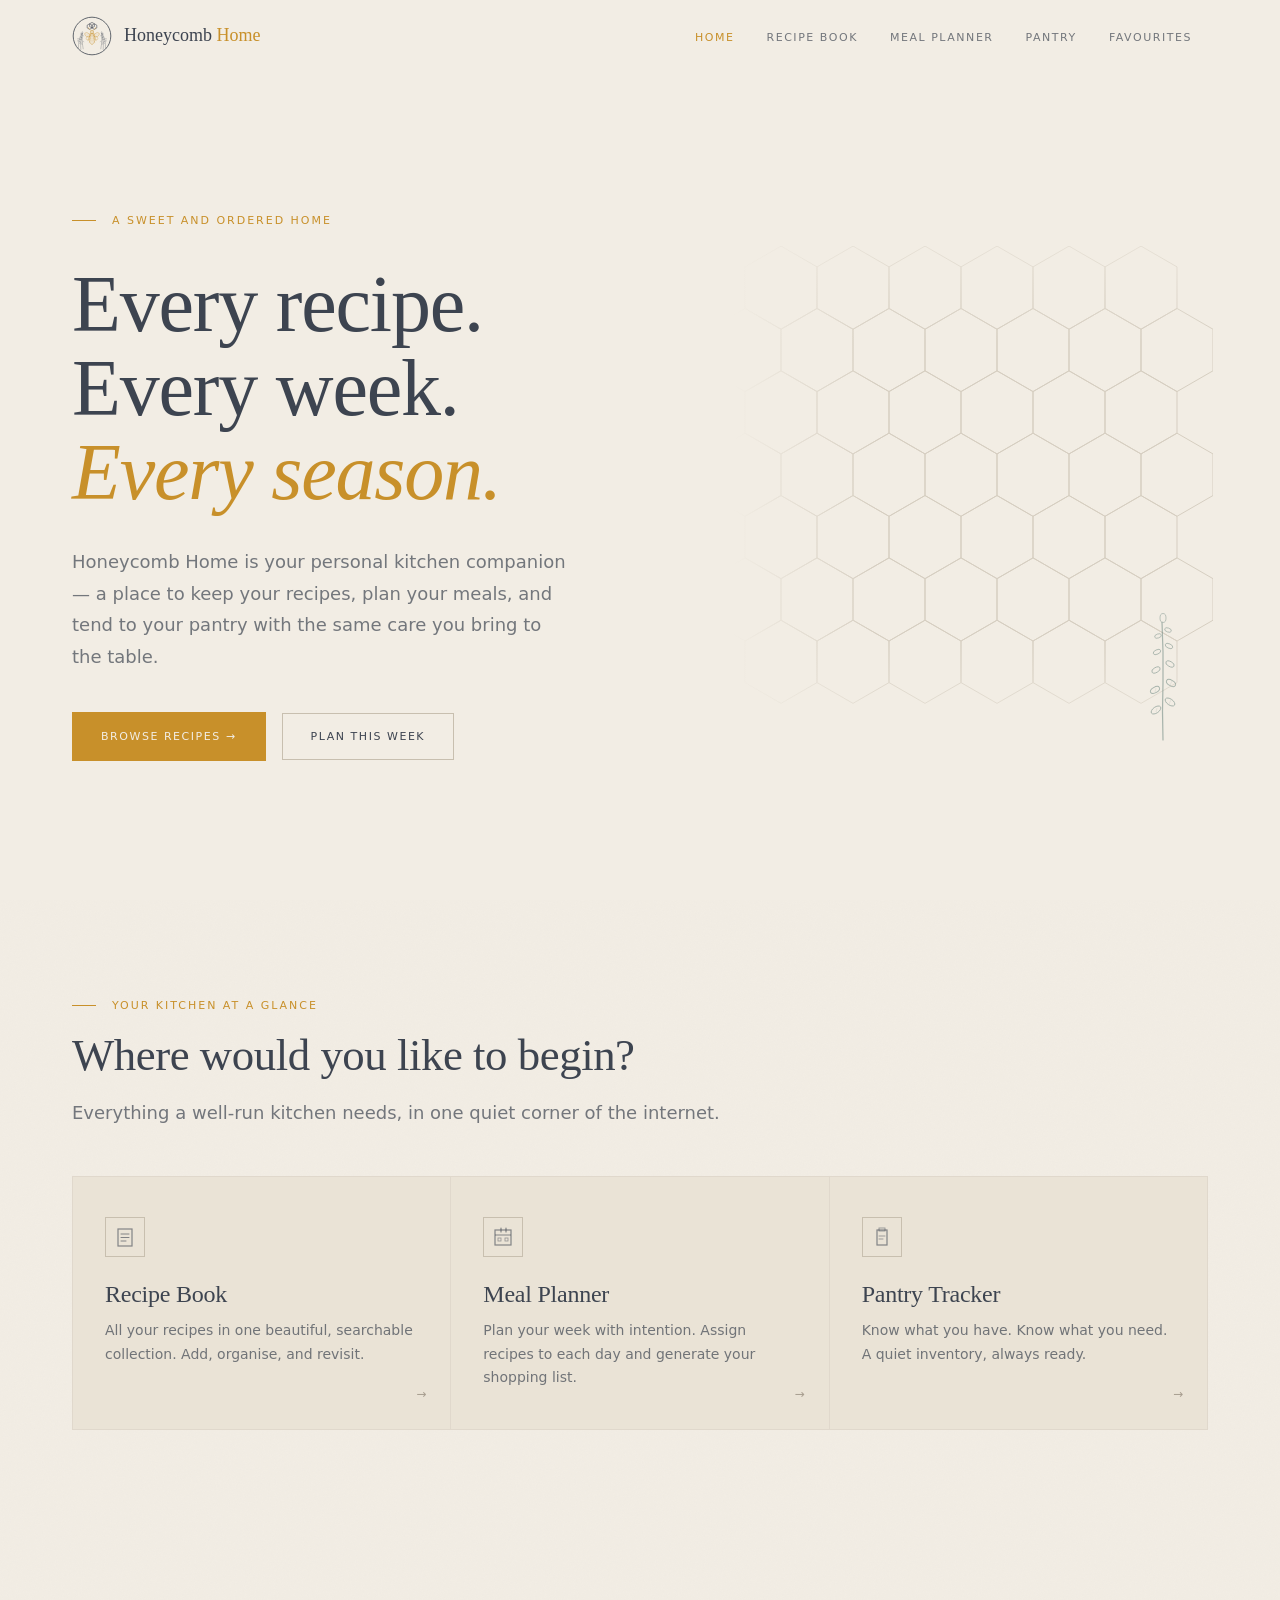
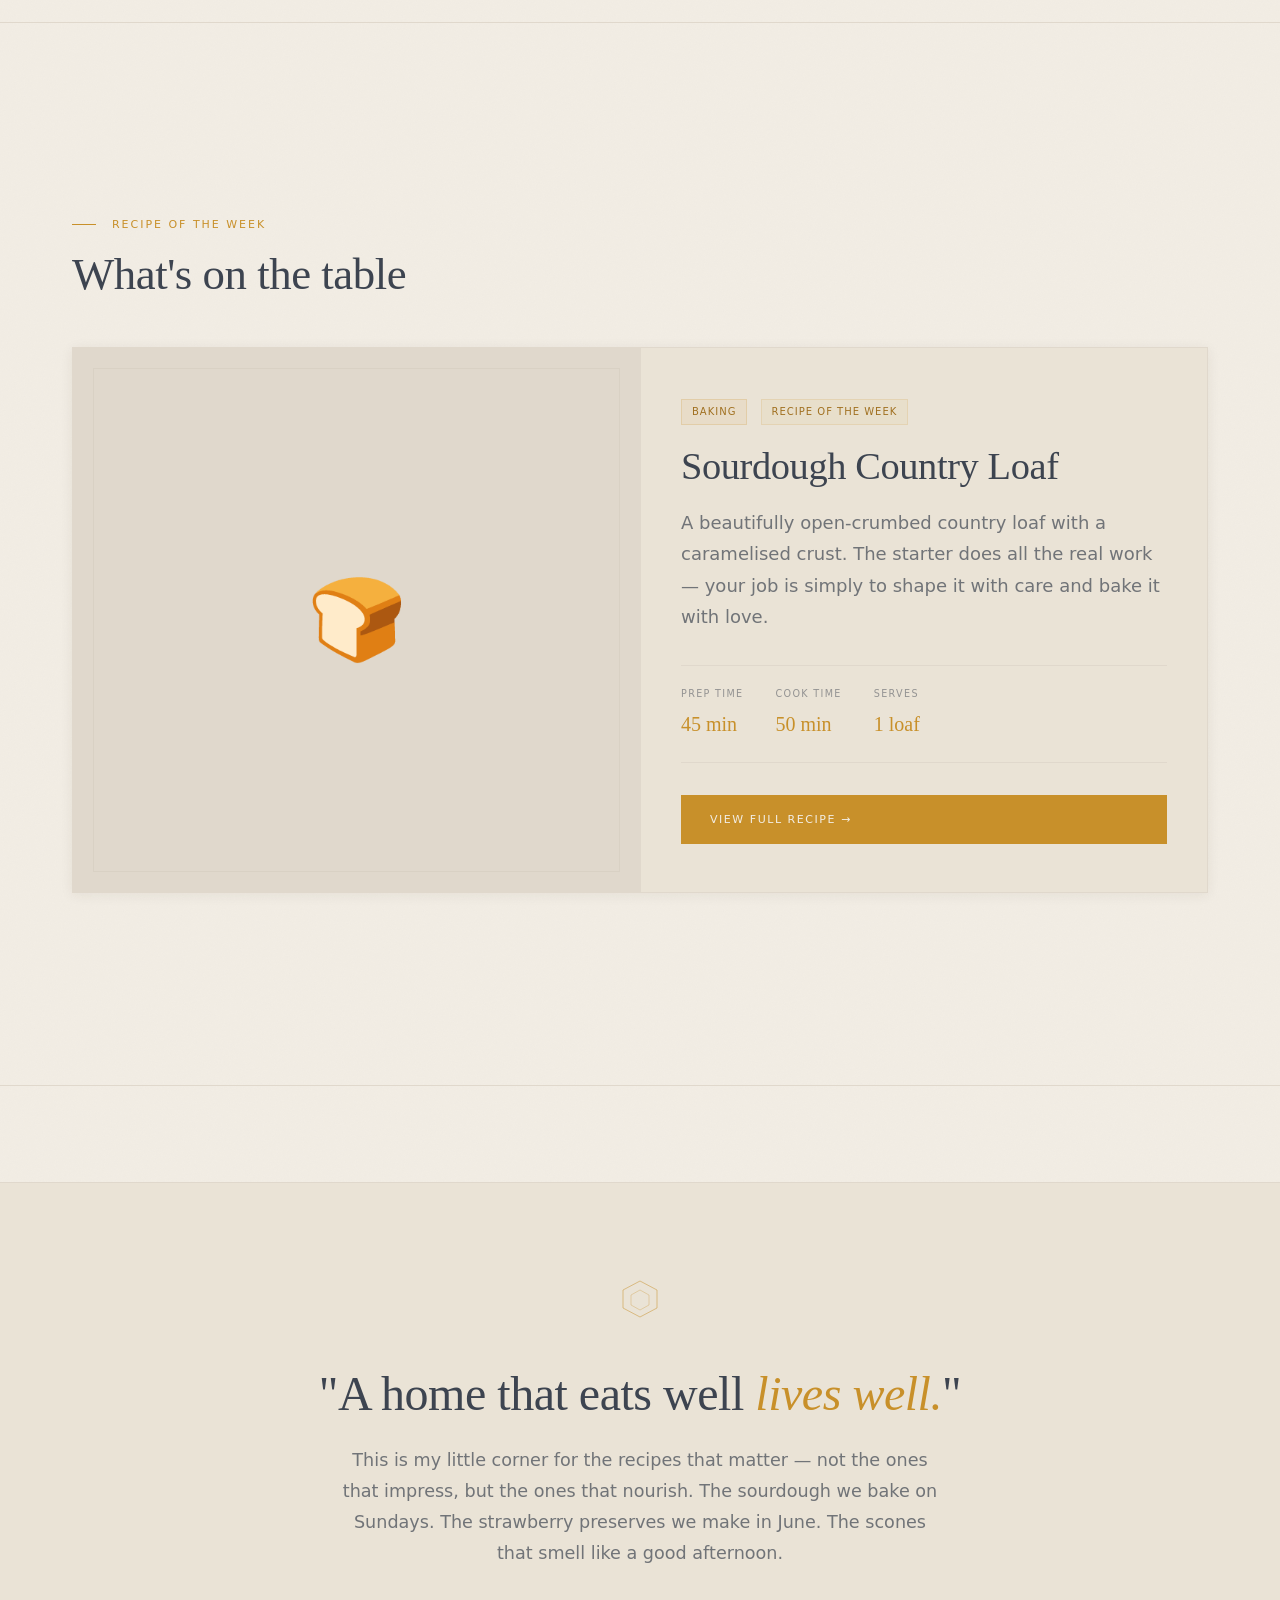
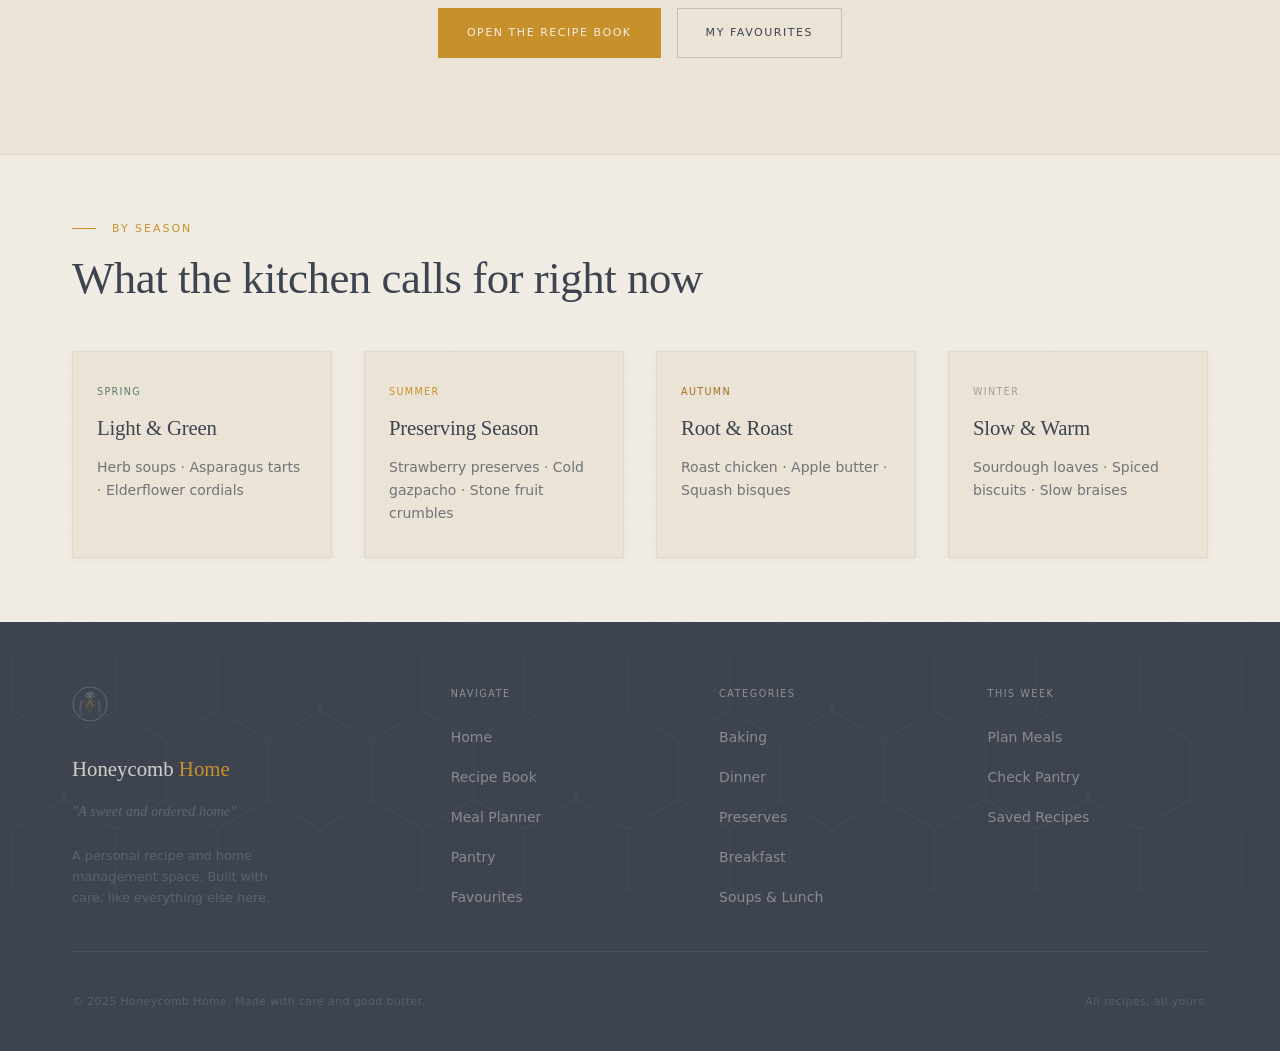
==== commit 8c8d5bea: "Replace logos and enhance navigation/footer accessibility Updated the navigation and footer sections" ====
--- a/index.html
+++ b/index.html
@@ -15,17 +15,118 @@
   <nav class="nav" id="main-nav" role="navigation" aria-label="Main navigation">
     <div class="nav__inner">
       <a href="index.html" class="nav__brand" aria-label="Honeycomb Home">
-        <!-- Logo: single-stroke hexagon, no fill, precise geometry -->
-        <svg width="30" height="34" viewBox="0 0 30 34" fill="none" xmlns="http://www.w3.org/2000/svg" aria-hidden="true">
-          <path d="M15 1.5 L28 8.75 L28 25.25 L15 32.5 L2 25.25 L2 8.75 Z"
-                stroke="#3D4450" stroke-width="1.5" fill="none"/>
-          <!-- Inner honeycomb cell cluster — 3 cells, hairline -->
-          <path d="M15 12 L19.33 14.5 L19.33 19.5 L15 22 L10.67 19.5 L10.67 14.5 Z"
-                stroke="#3D4450" stroke-width="0.9" fill="none" opacity="0.5"/>
-          <path d="M19.33 9.5 L23.66 12 L23.66 17 L19.33 19.5 L15 17 L15 12 Z"
-                stroke="#3D4450" stroke-width="0.9" fill="none" opacity="0.5"/>
-          <path d="M10.67 9.5 L15 12 L15 17 L10.67 19.5 L6.34 17 L6.34 12 Z"
-                stroke="#3D4450" stroke-width="0.9" fill="none" opacity="0.5"/>
+        <!-- Logo: botanical illustration mark — circle, hex cells, engraved bee, lavender sprigs -->
+        <svg width="40" height="40" viewBox="0 0 100 100" fill="none" xmlns="http://www.w3.org/2000/svg" aria-hidden="true">
+          <!-- Outer circle -->
+          <circle cx="50" cy="50" r="47" stroke="#3D4450" stroke-width="2" fill="#F2EDE4"/>
+          <!-- Honeycomb cell cluster — top center, slate, architectural -->
+          <g stroke="#3D4450" stroke-width="1.4" fill="none">
+            <!-- Center top cell -->
+            <path d="M50 16 L56 19.46 L56 26.38 L50 29.85 L44 26.38 L44 19.46 Z"/>
+            <!-- Left cell -->
+            <path d="M44 19.46 L50 22.92 L50 29.85 L44 33.31 L38 29.85 L38 22.92 Z"/>
+            <!-- Right cell -->
+            <path d="M56 19.46 L62 22.92 L62 29.85 L56 33.31 L50 29.85 L50 22.92 Z"/>
+          </g>
+          <!-- Engraved bee — honey gold, center -->
+          <g stroke="#C8902A" stroke-width="0.9" fill="none">
+            <!-- Abdomen — segmented, teardrop -->
+            <path d="M50 72 Q44 68 43 62 Q42 55 44 50 Q47 45 50 44 Q53 45 56 50 Q58 55 57 62 Q56 68 50 72 Z" stroke-width="1"/>
+            <!-- Abdomen segments -->
+            <path d="M44.5 52 Q50 54 55.5 52" stroke-width="0.7" opacity="0.8"/>
+            <path d="M43.8 56 Q50 58.5 56.2 56" stroke-width="0.7" opacity="0.8"/>
+            <path d="M44.2 60 Q50 62 55.8 60" stroke-width="0.7" opacity="0.8"/>
+            <path d="M45.5 64 Q50 65.5 54.5 64" stroke-width="0.7" opacity="0.7"/>
+            <path d="M47 68 Q50 69 53 68" stroke-width="0.7" opacity="0.6"/>
+            <!-- Thorax -->
+            <ellipse cx="50" cy="46" rx="5" ry="4" stroke-width="1"/>
+            <!-- Thorax fur texture -->
+            <path d="M46 44 Q50 42 54 44" stroke-width="0.6" opacity="0.7"/>
+            <path d="M45.5 46.5 Q50 45 54.5 46.5" stroke-width="0.6" opacity="0.6"/>
+            <!-- Head -->
+            <circle cx="50" cy="40" r="4.2" stroke-width="1"/>
+            <!-- Eyes -->
+            <circle cx="47.8" cy="39" r="1.1" fill="#C8902A" stroke="none" opacity="0.9"/>
+            <circle cx="52.2" cy="39" r="1.1" fill="#C8902A" stroke="none" opacity="0.9"/>
+            <!-- Antennae -->
+            <path d="M48 36.5 Q45 32 41 30" stroke-width="0.8" stroke-linecap="round"/>
+            <path d="M52 36.5 Q55 32 59 30" stroke-width="0.8" stroke-linecap="round"/>
+            <circle cx="41" cy="30" r="1" fill="#C8902A" stroke="none" opacity="0.8"/>
+            <circle cx="59" cy="30" r="1" fill="#C8902A" stroke="none" opacity="0.8"/>
+            <!-- Upper wings — left -->
+            <path d="M45 46 Q36 38 32 43 Q30 48 37 52 Q42 54 45 50 Z" stroke-width="0.9"/>
+            <!-- Wing venation left upper -->
+            <path d="M45 46 Q39 44 34 46" stroke-width="0.5" opacity="0.6"/>
+            <path d="M44 48 Q38 47 34 49" stroke-width="0.5" opacity="0.5"/>
+            <path d="M44.5 50 Q39 50 36 51.5" stroke-width="0.5" opacity="0.4"/>
+            <!-- Upper wings — right -->
+            <path d="M55 46 Q64 38 68 43 Q70 48 63 52 Q58 54 55 50 Z" stroke-width="0.9"/>
+            <!-- Wing venation right upper -->
+            <path d="M55 46 Q61 44 66 46" stroke-width="0.5" opacity="0.6"/>
+            <path d="M56 48 Q62 47 66 49" stroke-width="0.5" opacity="0.5"/>
+            <path d="M55.5 50 Q61 50 64 51.5" stroke-width="0.5" opacity="0.4"/>
+            <!-- Lower wings — left -->
+            <path d="M45 50 Q37 50 35 55 Q34 59 40 60 Q44 60 46 56 Z" stroke-width="0.8" opacity="0.85"/>
+            <!-- Lower wings — right -->
+            <path d="M55 50 Q63 50 65 55 Q66 59 60 60 Q56 60 54 56 Z" stroke-width="0.8" opacity="0.85"/>
+            <!-- Legs — 3 pairs -->
+            <path d="M46 50 Q42 53 40 58" stroke-width="0.7" stroke-linecap="round" opacity="0.7"/>
+            <path d="M46 53 Q41 56 39 62" stroke-width="0.7" stroke-linecap="round" opacity="0.7"/>
+            <path d="M47 58 Q44 62 43 67" stroke-width="0.7" stroke-linecap="round" opacity="0.7"/>
+            <path d="M54 50 Q58 53 60 58" stroke-width="0.7" stroke-linecap="round" opacity="0.7"/>
+            <path d="M54 53 Q59 56 61 62" stroke-width="0.7" stroke-linecap="round" opacity="0.7"/>
+            <path d="M53 58 Q56 62 57 67" stroke-width="0.7" stroke-linecap="round" opacity="0.7"/>
+          </g>
+          <!-- Lavender sprigs — left, slate -->
+          <g stroke="#3D4450" stroke-width="0.85" fill="none" opacity="0.75">
+            <!-- Left main stem -->
+            <path d="M28 82 Q26 72 25 60 Q24.5 52 26 44" stroke-linecap="round"/>
+            <!-- Left stem 2 -->
+            <path d="M22 84 Q21 74 22 63 Q23 55 25 48" stroke-linecap="round"/>
+            <!-- Left stem 3 -->
+            <path d="M16 80 Q16 70 18 60 Q20 53 23 47" stroke-linecap="round"/>
+            <!-- Left leaf pairs on stem 1 -->
+            <path d="M26 60 Q22 57 20 59" stroke-width="0.7" stroke-linecap="round"/>
+            <path d="M25.5 65 Q29 62 30 64" stroke-width="0.7" stroke-linecap="round"/>
+            <path d="M25.5 55 Q21 53 20 55" stroke-width="0.7" stroke-linecap="round"/>
+            <path d="M25.8 50 Q29.5 48 30 50" stroke-width="0.7" stroke-linecap="round"/>
+            <!-- Left stem 2 leaves -->
+            <path d="M22 65 Q18 62 17 64" stroke-width="0.7" stroke-linecap="round"/>
+            <path d="M22.5 70 Q26 68 26.5 70" stroke-width="0.7" stroke-linecap="round"/>
+            <path d="M22 59 Q18 57 17 59" stroke-width="0.7" stroke-linecap="round"/>
+            <path d="M22.5 54 Q26 52 26.5 54" stroke-width="0.7" stroke-linecap="round"/>
+            <!-- Left stem 3 leaves -->
+            <path d="M18 63 Q14 60 13 62" stroke-width="0.7" stroke-linecap="round"/>
+            <path d="M18.5 68 Q22 66 22.5 68" stroke-width="0.7" stroke-linecap="round"/>
+            <path d="M18.5 57 Q14 55 13 57" stroke-width="0.7" stroke-linecap="round"/>
+            <path d="M20 52 Q23.5 50 24 52" stroke-width="0.7" stroke-linecap="round"/>
+            <!-- Tip buds left -->
+            <path d="M26 44 Q24 41 26 39 Q28 41 26 44" stroke-width="0.7" stroke-linecap="round"/>
+            <path d="M25 48 Q23 45 25 43 Q27 45 25 48" stroke-width="0.7" stroke-linecap="round"/>
+            <path d="M23 47 Q21 44 23 42 Q25 44 23 47" stroke-width="0.7" stroke-linecap="round"/>
+          </g>
+          <!-- Lavender sprigs — right, slate (mirrored) -->
+          <g stroke="#3D4450" stroke-width="0.85" fill="none" opacity="0.75" transform="scale(-1,1) translate(-100,0)">
+            <!-- Right is left mirrored -->
+            <path d="M28 82 Q26 72 25 60 Q24.5 52 26 44" stroke-linecap="round"/>
+            <path d="M22 84 Q21 74 22 63 Q23 55 25 48" stroke-linecap="round"/>
+            <path d="M16 80 Q16 70 18 60 Q20 53 23 47" stroke-linecap="round"/>
+            <path d="M26 60 Q22 57 20 59" stroke-width="0.7" stroke-linecap="round"/>
+            <path d="M25.5 65 Q29 62 30 64" stroke-width="0.7" stroke-linecap="round"/>
+            <path d="M25.5 55 Q21 53 20 55" stroke-width="0.7" stroke-linecap="round"/>
+            <path d="M25.8 50 Q29.5 48 30 50" stroke-width="0.7" stroke-linecap="round"/>
+            <path d="M22 65 Q18 62 17 64" stroke-width="0.7" stroke-linecap="round"/>
+            <path d="M22.5 70 Q26 68 26.5 70" stroke-width="0.7" stroke-linecap="round"/>
+            <path d="M22 59 Q18 57 17 59" stroke-width="0.7" stroke-linecap="round"/>
+            <path d="M22.5 54 Q26 52 26.5 54" stroke-width="0.7" stroke-linecap="round"/>
+            <path d="M18 63 Q14 60 13 62" stroke-width="0.7" stroke-linecap="round"/>
+            <path d="M18.5 68 Q22 66 22.5 68" stroke-width="0.7" stroke-linecap="round"/>
+            <path d="M18.5 57 Q14 55 13 57" stroke-width="0.7" stroke-linecap="round"/>
+            <path d="M20 52 Q23.5 50 24 52" stroke-width="0.7" stroke-linecap="round"/>
+            <path d="M26 44 Q24 41 26 39 Q28 41 26 44" stroke-width="0.7" stroke-linecap="round"/>
+            <path d="M25 48 Q23 45 25 43 Q27 45 25 48" stroke-width="0.7" stroke-linecap="round"/>
+            <path d="M23 47 Q21 44 23 42 Q25 44 23 47" stroke-width="0.7" stroke-linecap="round"/>
+          </g>
         </svg>
         <span class="nav__wordmark">Honeycomb <span>Home</span></span>
       </a>
@@ -348,6 +449,55 @@
     <div class="container">
       <div class="footer__inner">
         <div>
+          <!-- Footer logo mark — smaller, inverted for dark bg -->
+          <div style="margin-bottom:1.25rem;opacity:0.7;">
+            <svg width="36" height="36" viewBox="0 0 100 100" fill="none" xmlns="http://www.w3.org/2000/svg" aria-hidden="true">
+              <circle cx="50" cy="50" r="47" stroke="rgba(242,237,228,0.5)" stroke-width="1.8" fill="none"/>
+              <g stroke="rgba(242,237,228,0.6)" stroke-width="1.4" fill="none">
+                <path d="M50 16 L56 19.46 L56 26.38 L50 29.85 L44 26.38 L44 19.46 Z"/>
+                <path d="M44 19.46 L50 22.92 L50 29.85 L44 33.31 L38 29.85 L38 22.92 Z"/>
+                <path d="M56 19.46 L62 22.92 L62 29.85 L56 33.31 L50 29.85 L50 22.92 Z"/>
+              </g>
+              <g stroke="#C8902A" stroke-width="0.9" fill="none" opacity="0.9">
+                <path d="M50 72 Q44 68 43 62 Q42 55 44 50 Q47 45 50 44 Q53 45 56 50 Q58 55 57 62 Q56 68 50 72 Z" stroke-width="1"/>
+                <path d="M44.5 52 Q50 54 55.5 52" stroke-width="0.7" opacity="0.8"/>
+                <path d="M43.8 56 Q50 58.5 56.2 56" stroke-width="0.7" opacity="0.8"/>
+                <path d="M44.2 60 Q50 62 55.8 60" stroke-width="0.7" opacity="0.8"/>
+                <ellipse cx="50" cy="46" rx="5" ry="4" stroke-width="1"/>
+                <circle cx="50" cy="40" r="4.2" stroke-width="1"/>
+                <circle cx="47.8" cy="39" r="1.1" fill="#C8902A" stroke="none" opacity="0.9"/>
+                <circle cx="52.2" cy="39" r="1.1" fill="#C8902A" stroke="none" opacity="0.9"/>
+                <path d="M48 36.5 Q45 32 41 30" stroke-width="0.8" stroke-linecap="round"/>
+                <path d="M52 36.5 Q55 32 59 30" stroke-width="0.8" stroke-linecap="round"/>
+                <path d="M45 46 Q36 38 32 43 Q30 48 37 52 Q42 54 45 50 Z" stroke-width="0.9"/>
+                <path d="M55 46 Q64 38 68 43 Q70 48 63 52 Q58 54 55 50 Z" stroke-width="0.9"/>
+                <path d="M45 50 Q37 50 35 55 Q34 59 40 60 Q44 60 46 56 Z" stroke-width="0.8" opacity="0.85"/>
+                <path d="M55 50 Q63 50 65 55 Q66 59 60 60 Q56 60 54 56 Z" stroke-width="0.8" opacity="0.85"/>
+              </g>
+              <g stroke="rgba(242,237,228,0.5)" stroke-width="0.8" fill="none">
+                <path d="M28 82 Q26 72 25 60 Q24.5 52 26 44" stroke-linecap="round"/>
+                <path d="M22 84 Q21 74 22 63 Q23 55 25 48" stroke-linecap="round"/>
+                <path d="M26 60 Q22 57 20 59" stroke-width="0.6" stroke-linecap="round"/>
+                <path d="M25.5 65 Q29 62 30 64" stroke-width="0.6" stroke-linecap="round"/>
+                <path d="M25.5 55 Q21 53 20 55" stroke-width="0.6" stroke-linecap="round"/>
+                <path d="M22 65 Q18 62 17 64" stroke-width="0.6" stroke-linecap="round"/>
+                <path d="M22.5 70 Q26 68 26.5 70" stroke-width="0.6" stroke-linecap="round"/>
+                <path d="M26 44 Q24 41 26 39 Q28 41 26 44" stroke-width="0.6" stroke-linecap="round"/>
+                <path d="M25 48 Q23 45 25 43 Q27 45 25 48" stroke-width="0.6" stroke-linecap="round"/>
+              </g>
+              <g stroke="rgba(242,237,228,0.5)" stroke-width="0.8" fill="none" transform="scale(-1,1) translate(-100,0)">
+                <path d="M28 82 Q26 72 25 60 Q24.5 52 26 44" stroke-linecap="round"/>
+                <path d="M22 84 Q21 74 22 63 Q23 55 25 48" stroke-linecap="round"/>
+                <path d="M26 60 Q22 57 20 59" stroke-width="0.6" stroke-linecap="round"/>
+                <path d="M25.5 65 Q29 62 30 64" stroke-width="0.6" stroke-linecap="round"/>
+                <path d="M25.5 55 Q21 53 20 55" stroke-width="0.6" stroke-linecap="round"/>
+                <path d="M22 65 Q18 62 17 64" stroke-width="0.6" stroke-linecap="round"/>
+                <path d="M22.5 70 Q26 68 26.5 70" stroke-width="0.6" stroke-linecap="round"/>
+                <path d="M26 44 Q24 41 26 39 Q28 41 26 44" stroke-width="0.6" stroke-linecap="round"/>
+                <path d="M25 48 Q23 45 25 43 Q27 45 25 48" stroke-width="0.6" stroke-linecap="round"/>
+              </g>
+            </svg>
+          </div>
           <div class="footer__wordmark">Honeycomb <span>Home</span></div>
           <p class="footer__tagline">"A sweet and ordered home"</p>
           <p style="font-size:0.8rem;font-weight:300;opacity:0.35;line-height:1.65;max-width:26ch;">A personal recipe and home management space. Built with care, like everything else here.</p>
--- a/styles.css
+++ b/styles.css
@@ -1,28 +1,31 @@
 /* ═══════════════════════════════════════════════════════════════
    HONEYCOMB HOME — styles.css
-   Design system: Warm editorial · Quiet luxury · Handcrafted precision
+   Still Waters aesthetic system
+   Beehive minimalism. Architectural warmth. No illustration softness.
    ═══════════════════════════════════════════════════════════════ */
 
 /* ─── DESIGN TOKENS ──────────────────────────────────────────── */
 :root {
-  --plaster:    #F2EFE9;
-  --honey:      #C8902A;
-  --honey-light:#E8B95A;
-  --honey-dark: #A07020;
-  --stone:      #C8BFAF;
-  --stone-light:#E4DFD8;
-  --slate:      #3D4450;
-  --slate-light:#5A6272;
-  --moss:       #6D825A;
-  --moss-light: #8FA67A;
-  --cream:      #FAF7F2;
-  --amber-soft: #FFF3D6;
-  --red-soft:   #F5E8E8;
-  --red:        #B05050;
-
-  --ff-display: 'Cormorant Garamond', 'Playfair Display', Georgia, serif;
-  --ff-body:    'DM Sans', 'Lato', system-ui, sans-serif;
-
+  --plaster:      #F2EDE4;
+  --stone:        #C8BFAF;
+  --stone-light:  #E0D8CC;
+  --stone-dark:   #A89E90;
+  --slate:        #3D4450;
+  --slate-70:     rgba(61,68,80,0.70);
+  --slate-50:     rgba(61,68,80,0.50);
+  --slate-20:     rgba(61,68,80,0.20);
+  --honey:        #C8902A;
+  --honey-dark:   #A07020;
+  --teal:         #5E7B74;
+  --teal-light:   rgba(94,123,116,0.12);
+  --linen:        #EAE3D6;
+  --red-soft:     #F0E6E6;
+  --red:          #943D3D;
+
+  --ff-display: 'Cormorant Display', 'Cormorant Garamond', Georgia, serif;
+  --ff-body:    'Inter', system-ui, sans-serif;
+
+  --fs-2xs:  0.6875rem;
   --fs-xs:   0.75rem;
   --fs-sm:   0.875rem;
   --fs-base: 1rem;
@@ -31,7 +34,7 @@
   --fs-xl:   1.75rem;
   --fs-2xl:  2.25rem;
   --fs-3xl:  3rem;
-  --fs-4xl:  4rem;
+  --fs-hero: clamp(3.5rem, 6.5vw, 5rem);
 
   --space-1:  0.25rem;
   --space-2:  0.5rem;
@@ -45,30 +48,34 @@
   --space-16: 4rem;
   --space-20: 5rem;
   --space-24: 6rem;
-
-  --radius-sm: 6px;
-  --radius:    12px;
-  --radius-lg: 20px;
-  --radius-xl: 32px;
-
-  --shadow-sm: 0 1px 4px rgba(61,68,80,0.08);
-  --shadow:    0 4px 16px rgba(61,68,80,0.10);
-  --shadow-md: 0 8px 32px rgba(61,68,80,0.12);
-  --shadow-lg: 0 16px 48px rgba(61,68,80,0.14);
-
-  --nav-h: 70px;
-  --transition: 0.22s ease;
+  --space-32: 8rem;
+
+  --radius-sm: 0px;
+  --radius:    0px;
+  --radius-lg: 0px;
+  --radius-xl: 0px;
+
+  --shadow-sm: 0 1px 6px rgba(61,44,28,0.06);
+  --shadow:    0 2px 12px rgba(61,44,28,0.07);
+  --shadow-md: 0 4px 24px rgba(61,44,28,0.08);
+  --shadow-lg: 0 8px 40px rgba(61,44,28,0.10);
+
+  --nav-h: 72px;
+  --transition: 0.2s ease;
 }
 
 /* ─── RESET ──────────────────────────────────────────────────── */
 *, *::before, *::after { box-sizing: border-box; margin: 0; padding: 0; }
 html { scroll-behavior: smooth; font-size: 16px; }
+
 body {
-  background: var(--plaster);
+  background-color: var(--plaster);
+  background-image: url("data:image/svg+xml,%3Csvg xmlns='http://www.w3.org/2000/svg' width='300' height='300'%3E%3Cfilter id='n'%3E%3CfeTurbulence type='fractalNoise' baseFrequency='0.85' numOctaves='4' stitchTiles='stitch'/%3E%3CfeColorMatrix type='saturate' values='0'/%3E%3C/filter%3E%3Crect width='300' height='300' filter='url(%23n)' opacity='0.028'/%3E%3C/svg%3E");
   color: var(--slate);
   font-family: var(--ff-body);
   font-size: var(--fs-base);
-  line-height: 1.65;
+  font-weight: 300;
+  line-height: 1.75;
   min-height: 100vh;
 }
 img { max-width: 100%; display: block; }
@@ -76,35 +83,36 @@
 button { cursor: pointer; font-family: inherit; border: none; background: none; }
 input, textarea, select { font-family: inherit; font-size: inherit; }
 ul, ol { list-style: none; }
+p { max-width: 68ch; }
 
 /* ─── TYPOGRAPHY ─────────────────────────────────────────────── */
 h1, h2, h3, h4, h5 {
   font-family: var(--ff-display);
-  font-weight: 600;
-  line-height: 1.2;
+  font-weight: 300;
+  line-height: 1.1;
   color: var(--slate);
-}
-h1 { font-size: clamp(2.2rem, 5vw, var(--fs-4xl)); }
-h2 { font-size: clamp(1.6rem, 3vw, var(--fs-3xl)); }
-h3 { font-size: clamp(1.2rem, 2.5vw, var(--fs-xl)); }
-h4 { font-size: var(--fs-lg); }
-h5 { font-size: var(--fs-md); }
-
-p { max-width: 68ch; }
+  letter-spacing: -0.01em;
+}
+h1 { font-size: var(--fs-hero); }
+h2 { font-size: clamp(1.8rem, 3.5vw, 2.8rem); }
+h3 { font-size: clamp(1.2rem, 2vw, 1.7rem); }
+h4 { font-size: var(--fs-lg); font-weight: 400; }
+h5 { font-size: var(--fs-md); font-weight: 400; }
+
 .text-center { text-align: center; }
 .text-honey  { color: var(--honey); }
-.text-moss   { color: var(--moss); }
-.text-muted  { color: var(--slate-light); }
-
-/* ─── LAYOUT UTILITIES ───────────────────────────────────────── */
+.text-teal   { color: var(--teal); }
+.text-muted  { color: var(--slate-70); }
+
+/* ─── LAYOUT ─────────────────────────────────────────────────── */
 .container {
   max-width: 1200px;
   margin: 0 auto;
-  padding: 0 var(--space-6);
+  padding: 0 var(--space-8);
 }
 .container--narrow { max-width: 820px; }
-.section { padding: var(--space-16) 0; }
-.section--sm { padding: var(--space-10) 0; }
+.section { padding: var(--space-24) 0; }
+.section--sm { padding: var(--space-16) 0; }
 .flex { display: flex; }
 .flex-center { display: flex; align-items: center; justify-content: center; }
 .flex-between { display: flex; align-items: center; justify-content: space-between; }
@@ -112,9 +120,9 @@
 .gap-4 { gap: var(--space-4); }
 .gap-6 { gap: var(--space-6); }
 .gap-8 { gap: var(--space-8); }
-.grid-2 { display: grid; grid-template-columns: repeat(2, 1fr); gap: var(--space-6); }
-.grid-3 { display: grid; grid-template-columns: repeat(3, 1fr); gap: var(--space-6); }
-.grid-4 { display: grid; grid-template-columns: repeat(4, 1fr); gap: var(--space-6); }
+.grid-2 { display: grid; grid-template-columns: repeat(2, 1fr); gap: var(--space-8); }
+.grid-3 { display: grid; grid-template-columns: repeat(3, 1fr); gap: var(--space-8); }
+.grid-4 { display: grid; grid-template-columns: repeat(4, 1fr); gap: var(--space-8); }
 .mt-2 { margin-top: var(--space-2); }
 .mt-4 { margin-top: var(--space-4); }
 .mt-6 { margin-top: var(--space-6); }
@@ -130,12 +138,12 @@
   top: 0; left: 0; right: 0;
   z-index: 1000;
   height: var(--nav-h);
-  background: rgba(242,239,233,0.94);
-  backdrop-filter: blur(12px);
-  border-bottom: 1px solid rgba(200,191,175,0.4);
-  display: flex;
-  align-items: center;
-}
+  background: var(--plaster);
+  display: flex;
+  align-items: center;
+  transition: border-bottom var(--transition);
+}
+.nav.scrolled { border-bottom: 1px solid var(--stone); }
 .nav__inner {
   display: flex;
   align-items: center;
@@ -143,38 +151,31 @@
   width: 100%;
   max-width: 1200px;
   margin: 0 auto;
-  padding: 0 var(--space-6);
-}
-.nav__brand {
-  display: flex;
-  align-items: center;
-  gap: var(--space-3);
-}
+  padding: 0 var(--space-8);
+}
+.nav__brand { display: flex; align-items: center; gap: var(--space-3); }
 .nav__wordmark {
   font-family: var(--ff-display);
-  font-size: 1.4rem;
-  font-weight: 700;
+  font-size: 1.125rem;
+  font-weight: 400;
   color: var(--slate);
-  letter-spacing: 0.01em;
+  letter-spacing: 0;
 }
 .nav__wordmark span { color: var(--honey); }
-.nav__links {
-  display: flex;
-  align-items: center;
-  gap: var(--space-1);
-}
+.nav__links { display: flex; align-items: center; gap: 0; }
 .nav__link {
-  font-size: var(--fs-sm);
-  font-weight: 500;
-  color: var(--slate-light);
+  font-family: var(--ff-body);
+  font-size: 0.6875rem;
+  font-weight: 400;
+  letter-spacing: 0.14em;
+  text-transform: uppercase;
+  color: var(--slate-70);
   padding: var(--space-2) var(--space-4);
-  border-radius: var(--radius-sm);
-  transition: color var(--transition), background var(--transition);
-  letter-spacing: 0.02em;
-  text-transform: uppercase;
-}
-.nav__link:hover { color: var(--honey); background: rgba(200,144,42,0.08); }
-.nav__link.active { color: var(--honey); font-weight: 600; }
+  transition: color var(--transition);
+  border-bottom: 1px solid transparent;
+}
+.nav__link:hover { color: var(--slate); }
+.nav__link.active { color: var(--honey); }
 .nav__toggle {
   display: none;
   flex-direction: column;
@@ -183,13 +184,10 @@
 }
 .nav__toggle span {
   display: block;
-  width: 22px; height: 2px;
+  width: 20px; height: 1px;
   background: var(--slate);
-  border-radius: 2px;
   transition: var(--transition);
 }
-
-/* ─── PAGE OFFSET ────────────────────────────────────────────── */
 .page-content { padding-top: var(--nav-h); }
 
 /* ─── BUTTONS ────────────────────────────────────────────────── */
@@ -197,154 +195,156 @@
   display: inline-flex;
   align-items: center;
   gap: var(--space-2);
-  padding: var(--space-3) var(--space-6);
-  border-radius: var(--radius-sm);
-  font-size: var(--fs-sm);
-  font-weight: 600;
-  letter-spacing: 0.04em;
-  text-transform: uppercase;
+  font-family: var(--ff-body);
+  font-size: 0.6875rem;
+  font-weight: 500;
+  letter-spacing: 0.14em;
+  text-transform: uppercase;
+  border-radius: 0;
   transition: all var(--transition);
   white-space: nowrap;
+  cursor: pointer;
 }
 .btn--honey {
+  padding: 14px 28px;
   background: var(--honey);
-  color: #fff;
-  box-shadow: 0 2px 8px rgba(200,144,42,0.3);
-}
-.btn--honey:hover {
-  background: var(--honey-dark);
-  box-shadow: 0 4px 16px rgba(200,144,42,0.4);
-  transform: translateY(-1px);
-}
+  color: var(--plaster);
+  border: 1px solid var(--honey);
+}
+.btn--honey:hover { background: var(--honey-dark); border-color: var(--honey-dark); }
 .btn--outline {
+  padding: 13px 28px;
   background: transparent;
-  color: var(--honey);
-  border: 1.5px solid var(--honey);
-}
-.btn--outline:hover {
-  background: rgba(200,144,42,0.08);
-  transform: translateY(-1px);
-}
+  color: var(--slate);
+  border: 1px solid var(--stone);
+}
+.btn--outline:hover { border-color: var(--honey); color: var(--honey); }
 .btn--ghost {
+  padding: 13px 28px;
   background: transparent;
-  color: var(--slate-light);
-  border: 1.5px solid var(--stone);
-}
-.btn--ghost:hover { border-color: var(--honey); color: var(--honey); }
-.btn--sm { padding: var(--space-2) var(--space-4); font-size: var(--fs-xs); }
-.btn--moss {
-  background: var(--moss);
-  color: #fff;
-}
-.btn--moss:hover { background: #5a6e48; transform: translateY(-1px); }
+  color: var(--slate-70);
+  border: 1px solid var(--stone-light);
+}
+.btn--ghost:hover { border-color: var(--stone); color: var(--slate); }
+.btn--sm { padding: 9px 18px; font-size: 0.625rem; letter-spacing: 0.12em; }
+.btn--teal {
+  padding: 14px 28px;
+  background: var(--teal);
+  color: var(--plaster);
+  border: 1px solid var(--teal);
+}
+.btn--teal:hover { background: #4a6560; border-color: #4a6560; }
+.btn--moss { background: var(--teal); color: var(--plaster); border: 1px solid var(--teal); padding: 14px 28px; }
+.btn--moss:hover { background: #4a6560; border-color: #4a6560; }
 .btn--danger {
-  background: var(--red-soft);
+  padding: 8px 16px;
+  background: transparent;
   color: var(--red);
-}
-.btn--danger:hover { background: var(--red); color: #fff; }
-
-/* ─── TAGS / BADGES ──────────────────────────────────────────── */
+  border: 1px solid rgba(148,61,61,0.25);
+  font-size: 0.625rem;
+  letter-spacing: 0.10em;
+}
+.btn--danger:hover { background: var(--red); color: #fff; border-color: var(--red); }
+
+/* ─── TAGS ───────────────────────────────────────────────────── */
 .tag {
   display: inline-flex;
   align-items: center;
-  padding: 2px var(--space-3);
-  border-radius: 20px;
-  font-size: var(--fs-xs);
-  font-weight: 600;
-  letter-spacing: 0.06em;
+  padding: 3px 10px;
+  font-family: var(--ff-body);
+  font-size: 0.625rem;
+  font-weight: 500;
+  letter-spacing: 0.10em;
   text-transform: uppercase;
   white-space: nowrap;
-}
-.tag--honey   { background: rgba(200,144,42,0.15); color: var(--honey-dark); }
-.tag--moss    { background: rgba(109,130,90,0.15); color: var(--moss); }
-.tag--stone   { background: rgba(200,191,175,0.4); color: var(--slate-light); }
-.tag--amber   { background: var(--amber-soft); color: #8a6800; }
-.tag--red     { background: var(--red-soft); color: var(--red); }
+  border-radius: 0;
+}
+.tag--honey { background: rgba(200,144,42,0.08); color: var(--honey-dark); border: 1px solid rgba(200,144,42,0.2); }
+.tag--teal  { background: var(--teal-light); color: var(--teal); border: 1px solid rgba(94,123,116,0.2); }
+.tag--stone { background: transparent; color: var(--slate-70); border: 1px solid var(--stone-light); }
+.tag--amber { background: rgba(200,144,42,0.06); color: var(--honey-dark); border: 1px solid rgba(200,144,42,0.15); }
+.tag--red   { background: var(--red-soft); color: var(--red); border: 1px solid rgba(148,61,61,0.2); }
+.tag--moss  { background: var(--teal-light); color: var(--teal); border: 1px solid rgba(94,123,116,0.2); }
 
 /* ─── CARDS ──────────────────────────────────────────────────── */
 .card {
-  background: #fff;
-  border-radius: var(--radius-lg);
+  background: var(--linen);
+  border: 1px solid var(--stone-light);
   box-shadow: var(--shadow-sm);
   overflow: hidden;
   transition: box-shadow var(--transition), transform var(--transition);
-}
-.card:hover {
-  box-shadow: var(--shadow-md);
-  transform: translateY(-3px);
-}
-.card__img {
-  width: 100%;
-  aspect-ratio: 4/3;
-  object-fit: cover;
-  background: var(--stone-light);
-  display: flex;
-  align-items: center;
-  justify-content: center;
-  overflow: hidden;
-}
+  border-radius: 0;
+}
+.card:hover { box-shadow: var(--shadow-md); transform: translateY(-2px); }
 .card__img-placeholder {
   width: 100%;
   aspect-ratio: 4/3;
-  background: linear-gradient(135deg, var(--stone-light) 0%, var(--amber-soft) 100%);
+  background: var(--stone-light);
   display: flex;
   align-items: center;
   justify-content: center;
-  font-size: 3rem;
-}
-.card__body { padding: var(--space-5); }
+  font-size: 2.6rem;
+  position: relative;
+}
+.card__img-placeholder::after {
+  content: '';
+  position: absolute;
+  inset: 14px;
+  border: 1px solid var(--stone);
+  opacity: 0.35;
+  pointer-events: none;
+}
+.card__body { padding: var(--space-6); }
 .card__meta {
   display: flex;
   align-items: center;
   gap: var(--space-3);
+  margin-bottom: var(--space-4);
+  flex-wrap: wrap;
+}
+.card__title {
+  font-family: var(--ff-display);
+  font-size: 1.3rem;
+  font-weight: 400;
   margin-bottom: var(--space-3);
-  flex-wrap: wrap;
-}
-.card__title {
-  font-family: var(--ff-display);
-  font-size: var(--fs-lg);
-  font-weight: 600;
-  margin-bottom: var(--space-2);
   color: var(--slate);
+  letter-spacing: -0.01em;
 }
 .card__desc {
   font-size: var(--fs-sm);
-  color: var(--slate-light);
-  line-height: 1.55;
+  color: var(--slate-70);
+  line-height: 1.7;
+  font-weight: 300;
 }
 .card__footer {
   display: flex;
   align-items: center;
   justify-content: space-between;
-  padding: var(--space-4) var(--space-5);
+  padding: var(--space-4) var(--space-6);
   border-top: 1px solid var(--stone-light);
-  background: var(--cream);
-}
-
-/* ─── RECIPE CARD SPECIFIC ───────────────────────────────────── */
-.recipe-card {
-  cursor: pointer;
-  position: relative;
-}
+  background: rgba(200,191,175,0.10);
+}
+
+/* ─── RECIPE CARD ────────────────────────────────────────────── */
+.recipe-card { cursor: pointer; position: relative; }
 .recipe-card__fav {
   position: absolute;
-  top: var(--space-3);
-  right: var(--space-3);
-  background: rgba(242,239,233,0.92);
-  border-radius: 50%;
-  width: 36px; height: 36px;
+  top: var(--space-4);
+  right: var(--space-4);
+  background: var(--plaster);
+  width: 30px; height: 30px;
   display: flex;
   align-items: center;
   justify-content: center;
-  font-size: 1.1rem;
+  font-size: 0.85rem;
   transition: all var(--transition);
   z-index: 1;
-  backdrop-filter: blur(4px);
-  border: none;
+  border: 1px solid var(--stone-light);
   cursor: pointer;
-}
-.recipe-card__fav:hover { transform: scale(1.15); }
-.recipe-card__fav.active { color: #e05454; }
+  border-radius: 0;
+}
+.recipe-card__fav:hover { border-color: var(--honey); }
+.recipe-card__fav.active { color: var(--red); border-color: rgba(148,61,61,0.3); }
 .recipe-card__link { display: block; text-decoration: none; color: inherit; }
 
 /* ─── HERO ───────────────────────────────────────────────────── */
@@ -354,108 +354,107 @@
   display: flex;
   align-items: center;
   overflow: hidden;
-  background: linear-gradient(160deg, var(--cream) 0%, var(--plaster) 60%, rgba(200,191,175,0.3) 100%);
-}
-.hero__bg-hex {
-  position: absolute;
-  top: 0; right: -5%;
-  width: 55%;
-  height: 100%;
-  opacity: 0.06;
-  pointer-events: none;
+  background-color: var(--plaster);
 }
 .hero__content {
   position: relative;
-  z-index: 1;
-  max-width: 700px;
+  z-index: 2;
+  width: 44%;
+  padding: var(--space-20) 0;
 }
 .hero__eyebrow {
-  display: inline-flex;
-  align-items: center;
-  gap: var(--space-2);
-  font-size: var(--fs-sm);
-  font-weight: 600;
-  letter-spacing: 0.12em;
+  display: flex;
+  align-items: center;
+  gap: var(--space-4);
+  font-family: var(--ff-body);
+  font-size: 0.6875rem;
+  font-weight: 500;
+  letter-spacing: 0.18em;
   text-transform: uppercase;
   color: var(--honey);
-  margin-bottom: var(--space-4);
+  margin-bottom: var(--space-8);
 }
 .hero__eyebrow::before {
   content: '';
   display: block;
-  width: 28px; height: 2px;
+  width: 24px; height: 1px;
   background: var(--honey);
-  border-radius: 2px;
-}
-.hero__title { margin-bottom: var(--space-6); }
+  flex-shrink: 0;
+}
+.hero__title {
+  font-family: var(--ff-display);
+  font-size: var(--fs-hero);
+  font-weight: 300;
+  line-height: 1.05;
+  letter-spacing: -0.015em;
+  color: var(--slate);
+  margin-bottom: var(--space-8);
+}
+.hero__title em { font-style: italic; color: var(--honey); }
 .hero__subtitle {
   font-size: var(--fs-md);
-  color: var(--slate-light);
-  margin-bottom: var(--space-8);
-  max-width: 52ch;
-}
-.hero__cta { display: flex; gap: var(--space-4); flex-wrap: wrap; }
-.hero__illustration {
+  font-weight: 300;
+  color: var(--slate-70);
+  margin-bottom: var(--space-10);
+  max-width: 46ch;
+  line-height: 1.75;
+}
+.hero__cta { display: flex; gap: var(--space-4); flex-wrap: wrap; align-items: center; }
+.hero__grid {
   position: absolute;
   right: 0; top: 50%;
   transform: translateY(-50%);
-  width: 46%;
-  max-width: 580px;
-  opacity: 0.85;
+  width: 48%;
+  height: 85%;
+  display: flex;
+  align-items: center;
+  justify-content: center;
   pointer-events: none;
 }
+.hero__botanical {
+  position: absolute;
+  bottom: 18%; right: 7%;
+  width: 54px;
+  opacity: 0.5;
+  pointer-events: none;
+}
 
 /* ─── SECTION HEADER ─────────────────────────────────────────── */
-.section-header {
-  margin-bottom: var(--space-10);
-}
+.section-header { margin-bottom: var(--space-12); }
 .section-header__eyebrow {
-  font-size: var(--fs-xs);
-  font-weight: 700;
-  letter-spacing: 0.14em;
+  font-family: var(--ff-body);
+  font-size: 0.6875rem;
+  font-weight: 500;
+  letter-spacing: 0.18em;
   text-transform: uppercase;
   color: var(--honey);
-  margin-bottom: var(--space-3);
-  display: flex;
-  align-items: center;
-  gap: var(--space-2);
-}
-.section-header__eyebrow::after {
+  margin-bottom: var(--space-4);
+  display: flex;
+  align-items: center;
+  gap: var(--space-4);
+}
+.section-header__eyebrow::before {
   content: '';
   display: block;
-  height: 1.5px;
-  width: 32px;
+  width: 24px; height: 1px;
   background: var(--honey);
-  border-radius: 2px;
-}
-.section-header__title { margin-bottom: var(--space-3); }
-.section-header__desc { color: var(--slate-light); font-size: var(--fs-md); }
+  flex-shrink: 0;
+}
+.section-header__title { margin-bottom: var(--space-4); }
+.section-header__desc { color: var(--slate-70); font-size: var(--fs-md); font-weight: 300; }
 .section-header--center { text-align: center; }
-.section-header--center .section-header__eyebrow {
-  justify-content: center;
-}
-.section-header--center .section-header__eyebrow::after { display: none; }
-.section-header--center .section-header__eyebrow::before {
-  content: '';
-  display: block;
-  height: 1.5px;
-  width: 32px;
-  background: var(--honey);
-  border-radius: 2px;
-}
+.section-header--center .section-header__eyebrow { justify-content: center; }
 
 /* ─── FILTER BAR ─────────────────────────────────────────────── */
 .filter-bar {
   display: flex;
   align-items: center;
   gap: var(--space-4);
-  margin-bottom: var(--space-8);
+  margin-bottom: var(--space-10);
   flex-wrap: wrap;
-  background: #fff;
-  border-radius: var(--radius);
-  padding: var(--space-4) var(--space-5);
-  box-shadow: var(--shadow-sm);
-  border: 1px solid var(--stone-light);
+  background: var(--linen);
+  border: 1px solid var(--stone-light);
+  padding: var(--space-4) var(--space-6);
 }
 .filter-bar__search {
   position: relative;
@@ -465,58 +464,53 @@
 .filter-bar__search input {
   width: 100%;
   padding: var(--space-3) var(--space-4) var(--space-3) var(--space-10);
-  border: 1.5px solid var(--stone-light);
-  border-radius: var(--radius-sm);
-  background: var(--cream);
+  border: 1px solid var(--stone-light);
+  background: var(--plaster);
   color: var(--slate);
   transition: border-color var(--transition);
   font-size: var(--fs-sm);
-}
-.filter-bar__search input:focus {
-  outline: none;
-  border-color: var(--honey);
-}
+  font-weight: 300;
+  border-radius: 0;
+}
+.filter-bar__search input:focus { outline: none; border-color: var(--honey); }
 .filter-bar__search-icon {
   position: absolute;
   left: var(--space-3);
   top: 50%;
   transform: translateY(-50%);
-  color: var(--stone);
-  font-size: 1.1rem;
+  color: var(--stone-dark);
+  font-size: 0.9rem;
   pointer-events: none;
 }
 .filter-bar__select {
   padding: var(--space-3) var(--space-4);
-  border: 1.5px solid var(--stone-light);
-  border-radius: var(--radius-sm);
-  background: var(--cream);
+  border: 1px solid var(--stone-light);
+  background: var(--plaster);
   color: var(--slate);
-  transition: border-color var(--transition);
   font-size: var(--fs-sm);
   cursor: pointer;
+  border-radius: 0;
 }
 .filter-bar__select:focus { outline: none; border-color: var(--honey); }
-.filter-bar__chips {
-  display: flex;
-  gap: var(--space-2);
-  flex-wrap: wrap;
-}
+.filter-bar__chips { display: flex; gap: var(--space-2); flex-wrap: wrap; }
 .filter-chip {
   padding: var(--space-2) var(--space-4);
-  border-radius: 20px;
-  font-size: var(--fs-xs);
-  font-weight: 600;
-  letter-spacing: 0.04em;
-  border: 1.5px solid var(--stone-light);
-  color: var(--slate-light);
+  font-family: var(--ff-body);
+  font-size: 0.625rem;
+  font-weight: 500;
+  letter-spacing: 0.10em;
+  text-transform: uppercase;
+  border: 1px solid var(--stone-light);
+  color: var(--slate-70);
   background: transparent;
   transition: all var(--transition);
   cursor: pointer;
+  border-radius: 0;
 }
 .filter-chip:hover, .filter-chip.active {
   border-color: var(--honey);
   color: var(--honey);
-  background: rgba(200,144,42,0.08);
+  background: rgba(200,144,42,0.04);
 }
 
 /* ─── MODAL ──────────────────────────────────────────────────── */
@@ -524,8 +518,7 @@
   display: none;
   position: fixed;
   inset: 0;
-  background: rgba(61,68,80,0.5);
-  backdrop-filter: blur(4px);
+  background: rgba(61,68,80,0.45);
   z-index: 2000;
   align-items: center;
   justify-content: center;
@@ -533,18 +526,19 @@
 }
 .modal-overlay.open { display: flex; }
 .modal {
-  background: #fff;
-  border-radius: var(--radius-xl);
+  background: var(--plaster);
+  border: 1px solid var(--stone);
   max-width: 640px;
   width: 100%;
   max-height: 90vh;
   overflow-y: auto;
   box-shadow: var(--shadow-lg);
-  animation: modalIn 0.28s cubic-bezier(0.34,1.56,0.64,1);
+  animation: modalIn 0.22s ease;
+  border-radius: 0;
 }
 @keyframes modalIn {
-  from { opacity:0; transform: scale(0.94) translateY(12px); }
-  to   { opacity:1; transform: scale(1) translateY(0); }
+  from { opacity:0; transform: translateY(8px); }
+  to   { opacity:1; transform: translateY(0); }
 }
 .modal__header {
   display: flex;
@@ -554,28 +548,30 @@
   border-bottom: 1px solid var(--stone-light);
   position: sticky;
   top: 0;
-  background: #fff;
+  background: var(--plaster);
   z-index: 1;
 }
 .modal__title {
   font-family: var(--ff-display);
-  font-size: var(--fs-xl);
+  font-size: 1.6rem;
+  font-weight: 300;
   color: var(--slate);
+  letter-spacing: -0.01em;
 }
 .modal__close {
-  width: 36px; height: 36px;
-  border-radius: 50%;
+  width: 30px; height: 30px;
   display: flex;
   align-items: center;
   justify-content: center;
-  font-size: 1.3rem;
-  color: var(--slate-light);
+  font-size: 0.9rem;
+  color: var(--slate-70);
   transition: all var(--transition);
-  background: var(--plaster);
-  border: none;
+  background: transparent;
+  border: 1px solid var(--stone-light);
   cursor: pointer;
-}
-.modal__close:hover { background: var(--stone-light); color: var(--slate); }
+  border-radius: 0;
+}
+.modal__close:hover { border-color: var(--slate); color: var(--slate); }
 .modal__body { padding: var(--space-6) var(--space-8); }
 .modal__footer {
   display: flex;
@@ -585,221 +581,260 @@
   border-top: 1px solid var(--stone-light);
 }
 
-/* ─── FORM ELEMENTS ──────────────────────────────────────────── */
-.form-group {
-  margin-bottom: var(--space-5);
-}
+/* ─── FORMS ──────────────────────────────────────────────────── */
+.form-group { margin-bottom: var(--space-5); }
 .form-label {
   display: block;
-  font-size: var(--fs-sm);
-  font-weight: 600;
+  font-family: var(--ff-body);
+  font-size: 0.6875rem;
+  font-weight: 500;
+  letter-spacing: 0.10em;
+  text-transform: uppercase;
   color: var(--slate);
   margin-bottom: var(--space-2);
-  letter-spacing: 0.02em;
 }
 .form-label span { color: var(--honey); margin-left: 2px; }
 .form-input {
   width: 100%;
   padding: var(--space-3) var(--space-4);
-  border: 1.5px solid var(--stone-light);
-  border-radius: var(--radius-sm);
-  background: var(--cream);
+  border: 1px solid var(--stone-light);
+  background: var(--linen);
   color: var(--slate);
-  transition: border-color var(--transition), box-shadow var(--transition);
-  font-size: var(--fs-base);
+  transition: border-color var(--transition);
+  font-size: var(--fs-sm);
+  font-weight: 300;
+  border-radius: 0;
 }
 .form-input:focus {
   outline: none;
   border-color: var(--honey);
-  box-shadow: 0 0 0 3px rgba(200,144,42,0.12);
+  box-shadow: 0 0 0 2px rgba(200,144,42,0.08);
 }
 .form-input.error { border-color: var(--red); }
 .form-textarea { resize: vertical; min-height: 100px; }
 .form-select {
   appearance: none;
-  background-image: url("data:image/svg+xml,%3Csvg xmlns='http://www.w3.org/2000/svg' width='12' height='8' viewBox='0 0 12 8'%3E%3Cpath d='M1 1l5 5 5-5' stroke='%235A6272' stroke-width='1.5' fill='none' stroke-linecap='round'/%3E%3C/svg%3E");
+  background-image: url("data:image/svg+xml,%3Csvg xmlns='http://www.w3.org/2000/svg' width='10' height='6' viewBox='0 0 10 6'%3E%3Cpath d='M1 1l4 4 4-4' stroke='%235A6272' stroke-width='1.5' fill='none' stroke-linecap='round'/%3E%3C/svg%3E");
   background-repeat: no-repeat;
   background-position: right 14px center;
   padding-right: 40px;
 }
 .form-row { display: grid; grid-template-columns: 1fr 1fr; gap: var(--space-4); }
 .form-error { font-size: var(--fs-xs); color: var(--red); margin-top: var(--space-1); }
-.form-hint  { font-size: var(--fs-xs); color: var(--slate-light); margin-top: var(--space-1); }
-
-/* ─── DIVIDER ─────────────────────────────────────────────────── */
+.form-hint  { font-size: var(--fs-xs); color: var(--slate-50); margin-top: var(--space-1); font-weight: 300; }
+
+/* ─── DIVIDERS ───────────────────────────────────────────────── */
 .divider {
   border: none;
   height: 1px;
-  background: linear-gradient(90deg, transparent, var(--stone), transparent);
-  margin: var(--space-10) 0;
+  background: var(--stone-light);
+  margin: var(--space-24) 0;
 }
 .divider--honey {
-  background: linear-gradient(90deg, transparent, var(--honey), transparent);
-  opacity: 0.3;
-}
-
-/* ─── HOME PAGE SPECIFIC ─────────────────────────────────────── */
+  display: flex;
+  align-items: center;
+  gap: var(--space-5);
+  border: none;
+  height: auto;
+  margin: var(--space-16) 0;
+}
+.divider--honey::before, .divider--honey::after {
+  content: '';
+  flex: 1;
+  height: 1px;
+  background: var(--stone-light);
+}
+
+/* ─── HOME — QUICK ACCESS ────────────────────────────────────── */
 .quick-access-grid {
   display: grid;
   grid-template-columns: repeat(3, 1fr);
-  gap: var(--space-6);
+  gap: 1px;
+  background: var(--stone-light);
+  border: 1px solid var(--stone-light);
 }
 .quick-card {
-  background: #fff;
-  border-radius: var(--radius-lg);
-  padding: var(--space-8);
-  text-align: center;
-  box-shadow: var(--shadow-sm);
-  border: 1px solid var(--stone-light);
+  background: var(--linen);
+  padding: var(--space-10) var(--space-8);
+  text-align: left;
   transition: all var(--transition);
   text-decoration: none;
   color: inherit;
   display: block;
-}
-.quick-card:hover {
-  transform: translateY(-4px);
-  box-shadow: var(--shadow-md);
-  border-color: var(--honey);
-}
+  position: relative;
+  overflow: hidden;
+}
+.quick-card::after {
+  content: '';
+  position: absolute;
+  bottom: 0; left: 0;
+  width: 0; height: 2px;
+  background: var(--honey);
+  transition: width 0.32s ease;
+}
+.quick-card:hover { background: var(--plaster); }
+.quick-card:hover::after { width: 100%; }
 .quick-card__icon {
-  width: 64px; height: 64px;
-  border-radius: var(--radius);
-  background: var(--amber-soft);
+  width: 40px; height: 40px;
+  border: 1px solid var(--stone);
   display: flex;
   align-items: center;
   justify-content: center;
-  margin: 0 auto var(--space-5);
-  font-size: 1.8rem;
-  transition: transform var(--transition);
-}
-.quick-card:hover .quick-card__icon { transform: scale(1.1) rotate(-4deg); }
+  margin-bottom: var(--space-6);
+  transition: border-color var(--transition);
+}
+.quick-card:hover .quick-card__icon { border-color: var(--honey); }
 .quick-card__title {
   font-family: var(--ff-display);
-  font-size: var(--fs-lg);
-  margin-bottom: var(--space-2);
-}
-.quick-card__desc { font-size: var(--fs-sm); color: var(--slate-light); }
+  font-size: 1.5rem;
+  font-weight: 300;
+  margin-bottom: var(--space-3);
+  letter-spacing: -0.01em;
+}
+.quick-card__desc { font-size: var(--fs-sm); color: var(--slate-70); font-weight: 300; line-height: 1.65; }
+.quick-card__arrow {
+  position: absolute;
+  bottom: var(--space-6);
+  right: var(--space-6);
+  font-size: 0.75rem;
+  color: var(--stone-dark);
+  transition: all var(--transition);
+}
+.quick-card:hover .quick-card__arrow { color: var(--honey); transform: translateX(3px); }
 
 /* ─── FEATURED RECIPE ────────────────────────────────────────── */
 .featured-recipe {
-  background: #fff;
-  border-radius: var(--radius-xl);
-  overflow: hidden;
-  box-shadow: var(--shadow-md);
+  background: var(--linen);
+  border: 1px solid var(--stone-light);
   display: grid;
   grid-template-columns: 1fr 1fr;
+  box-shadow: var(--shadow);
 }
 .featured-recipe__img {
-  background: linear-gradient(135deg, var(--amber-soft) 0%, rgba(200,144,42,0.15) 100%);
+  background: var(--stone-light);
   display: flex;
   align-items: center;
   justify-content: center;
-  font-size: 6rem;
-  min-height: 340px;
+  font-size: 5rem;
+  min-height: 360px;
+  position: relative;
+}
+.featured-recipe__img::after {
+  content: '';
+  position: absolute;
+  inset: 20px;
+  border: 1px solid var(--stone);
+  opacity: 0.3;
 }
 .featured-recipe__body {
-  padding: var(--space-10);
+  padding: var(--space-12) var(--space-10);
   display: flex;
   flex-direction: column;
   justify-content: center;
-}
-.featured-recipe__tag {
-  margin-bottom: var(--space-4);
-}
+  border-left: 1px solid var(--stone-light);
+}
+.featured-recipe__tag { margin-bottom: var(--space-5); }
 .featured-recipe__title {
-  font-size: clamp(1.5rem, 3vw, 2.4rem);
-  margin-bottom: var(--space-4);
+  font-size: clamp(1.6rem, 3vw, 2.6rem);
+  font-weight: 300;
+  margin-bottom: var(--space-5);
+  letter-spacing: -0.01em;
 }
 .featured-recipe__desc {
-  color: var(--slate-light);
-  margin-bottom: var(--space-6);
+  color: var(--slate-70);
+  margin-bottom: var(--space-8);
   font-size: var(--fs-md);
+  font-weight: 300;
+  line-height: 1.75;
 }
 .featured-recipe__meta {
   display: flex;
-  gap: var(--space-6);
+  gap: var(--space-8);
   margin-bottom: var(--space-8);
-  padding: var(--space-4) 0;
+  padding: var(--space-5) 0;
   border-top: 1px solid var(--stone-light);
   border-bottom: 1px solid var(--stone-light);
 }
-.featured-recipe__meta-item {
-  display: flex;
-  flex-direction: column;
-}
+.featured-recipe__meta-item { display: flex; flex-direction: column; gap: 4px; }
 .featured-recipe__meta-label {
-  font-size: var(--fs-xs);
-  text-transform: uppercase;
-  letter-spacing: 0.1em;
-  color: var(--slate-light);
-  font-weight: 600;
+  font-family: var(--ff-body);
+  font-size: 0.6rem;
+  font-weight: 500;
+  letter-spacing: 0.14em;
+  text-transform: uppercase;
+  color: var(--slate-50);
 }
 .featured-recipe__meta-value {
   font-family: var(--ff-display);
-  font-size: var(--fs-lg);
-  font-weight: 600;
+  font-size: 1.25rem;
+  font-weight: 400;
   color: var(--honey);
 }
 
 /* ─── RECIPE DETAIL ──────────────────────────────────────────── */
 .recipe-hero {
-  background: linear-gradient(160deg, var(--cream) 0%, var(--plaster) 100%);
-  padding: var(--space-12) 0;
+  background: var(--plaster);
+  padding: var(--space-16) 0;
   border-bottom: 1px solid var(--stone-light);
 }
 .recipe-hero__inner {
   display: grid;
   grid-template-columns: 1fr 1fr;
-  gap: var(--space-12);
+  gap: var(--space-16);
   align-items: center;
 }
 .recipe-hero__img {
-  border-radius: var(--radius-xl);
-  overflow: hidden;
-  box-shadow: var(--shadow-lg);
   aspect-ratio: 4/3;
-  background: linear-gradient(135deg, var(--amber-soft), rgba(200,144,42,0.2));
+  background: var(--stone-light);
   display: flex;
   align-items: center;
   justify-content: center;
   font-size: 6rem;
+  position: relative;
+  box-shadow: var(--shadow-md);
+}
+.recipe-hero__img::after {
+  content: '';
+  position: absolute;
+  inset: 16px;
+  border: 1px solid var(--stone);
+  opacity: 0.25;
 }
 .recipe-hero__meta-grid {
   display: grid;
   grid-template-columns: repeat(3, 1fr);
-  gap: var(--space-4);
+  gap: 1px;
   margin: var(--space-6) 0;
+  background: var(--stone-light);
+  border: 1px solid var(--stone-light);
 }
 .recipe-meta-box {
-  background: #fff;
-  border-radius: var(--radius);
+  background: var(--linen);
   padding: var(--space-4);
   text-align: center;
-  border: 1px solid var(--stone-light);
 }
 .recipe-meta-box__label {
-  font-size: var(--fs-xs);
-  text-transform: uppercase;
-  letter-spacing: 0.1em;
-  color: var(--slate-light);
-  font-weight: 600;
+  font-family: var(--ff-body);
+  font-size: 0.58rem;
+  font-weight: 500;
+  letter-spacing: 0.14em;
+  text-transform: uppercase;
+  color: var(--slate-50);
   margin-bottom: var(--space-1);
 }
 .recipe-meta-box__value {
   font-family: var(--ff-display);
-  font-size: var(--fs-lg);
-  font-weight: 700;
+  font-size: 1.2rem;
+  font-weight: 400;
   color: var(--honey);
 }
 .recipe-body {
   display: grid;
-  grid-template-columns: 300px 1fr;
-  gap: var(--space-12);
+  grid-template-columns: 280px 1fr;
+  gap: var(--space-16);
   align-items: start;
-  padding: var(--space-12) 0;
-}
-.recipe-ingredients {}
-.recipe-ingredients__list { margin-top: var(--space-5); }
+  padding: var(--space-16) 0;
+}
 .ingredient-item {
   display: flex;
   align-items: center;
@@ -809,139 +844,131 @@
   font-size: var(--fs-sm);
   transition: opacity var(--transition);
   cursor: pointer;
+  font-weight: 300;
 }
 .ingredient-item:last-child { border-bottom: none; }
-.ingredient-item.checked { opacity: 0.45; text-decoration: line-through; }
+.ingredient-item.checked { opacity: 0.38; text-decoration: line-through; }
 .ingredient-checkbox {
-  width: 20px; height: 20px;
-  border: 2px solid var(--stone);
-  border-radius: 4px;
+  width: 15px; height: 15px;
+  border: 1px solid var(--stone);
   display: flex;
   align-items: center;
   justify-content: center;
   flex-shrink: 0;
   transition: all var(--transition);
-  font-size: 0.75rem;
-  background: #fff;
+  font-size: 0.55rem;
+  background: transparent;
+  border-radius: 0;
 }
 .ingredient-item.checked .ingredient-checkbox {
   background: var(--honey);
   border-color: var(--honey);
-  color: #fff;
-}
-.recipe-steps {}
+  color: var(--plaster);
+}
 .step-item {
   display: flex;
-  gap: var(--space-5);
-  margin-bottom: var(--space-8);
+  gap: var(--space-6);
+  margin-bottom: var(--space-10);
 }
 .step-item:last-child { margin-bottom: 0; }
 .step-number {
   flex-shrink: 0;
-  width: 40px; height: 40px;
-  border-radius: 50%;
-  background: var(--honey);
-  color: #fff;
+  width: 34px; height: 34px;
+  border: 1px solid var(--stone);
   display: flex;
   align-items: center;
   justify-content: center;
   font-family: var(--ff-display);
-  font-size: var(--fs-lg);
-  font-weight: 700;
+  font-size: 1rem;
+  font-weight: 400;
+  color: var(--honey);
   margin-top: 2px;
 }
-.step-body {}
-.step-title { font-weight: 600; margin-bottom: var(--space-2); }
-.step-desc { color: var(--slate-light); font-size: var(--fs-sm); line-height: 1.7; }
+.step-title {
+  font-family: var(--ff-body);
+  font-size: 0.68rem;
+  font-weight: 500;
+  letter-spacing: 0.12em;
+  text-transform: uppercase;
+  margin-bottom: var(--space-2);
+  color: var(--slate);
+}
+.step-desc { color: var(--slate-70); font-size: var(--fs-sm); line-height: 1.75; font-weight: 300; }
 .recipe-notes {
-  background: var(--amber-soft);
-  border-radius: var(--radius-lg);
-  padding: var(--space-6);
+  background: var(--linen);
+  padding: var(--space-6) var(--space-8);
   margin-top: var(--space-8);
-  border-left: 4px solid var(--honey);
+  border-left: 2px solid var(--honey);
 }
 .recipe-notes__title {
   font-family: var(--ff-display);
-  font-size: var(--fs-lg);
+  font-size: 1.1rem;
+  font-weight: 400;
   color: var(--honey-dark);
   margin-bottom: var(--space-3);
-  display: flex;
-  align-items: center;
-  gap: var(--space-2);
-}
-.recipe-notes p { font-size: var(--fs-sm); color: var(--slate); max-width: none; }
+}
+.recipe-notes p { font-size: var(--fs-sm); color: var(--slate-70); max-width: none; font-weight: 300; }
 
 /* ─── PLANNER ────────────────────────────────────────────────── */
 .planner-grid {
   display: grid;
   grid-template-columns: repeat(7, 1fr);
-  gap: var(--space-3);
-  margin-bottom: var(--space-8);
-}
-.planner-day {
-  background: #fff;
-  border-radius: var(--radius);
-  overflow: hidden;
-  border: 1px solid var(--stone-light);
-  box-shadow: var(--shadow-sm);
-  min-height: 280px;
-}
+  gap: 1px;
+  margin-bottom: var(--space-10);
+  background: var(--stone-light);
+  border: 1px solid var(--stone-light);
+}
+.planner-day { background: var(--linen); overflow: hidden; min-height: 300px; }
 .planner-day__header {
   padding: var(--space-3) var(--space-4);
   background: var(--slate);
-  color: #fff;
+  color: rgba(242,237,228,0.8);
   text-align: center;
 }
 .planner-day__name {
-  font-size: var(--fs-xs);
-  font-weight: 700;
-  letter-spacing: 0.1em;
-  text-transform: uppercase;
-  opacity: 0.7;
+  font-family: var(--ff-body);
+  font-size: 0.58rem;
+  font-weight: 500;
+  letter-spacing: 0.16em;
+  text-transform: uppercase;
+  opacity: 0.6;
 }
 .planner-day__date {
   font-family: var(--ff-display);
-  font-size: var(--fs-xl);
-  font-weight: 700;
-  line-height: 1;
+  font-size: 1.6rem;
+  font-weight: 300;
+  line-height: 1.1;
   margin-top: 2px;
 }
 .planner-day--today .planner-day__header { background: var(--honey); }
-.planner-day__slots { padding: var(--space-3); display: flex; flex-direction: column; gap: var(--space-2); }
+.planner-day__slots { padding: var(--space-3); display: flex; flex-direction: column; gap: 2px; }
 .planner-slot {
-  border-radius: var(--radius-sm);
-  border: 1.5px dashed var(--stone-light);
-  padding: var(--space-2) var(--space-3);
-  min-height: 64px;
+  border: 1px dashed var(--stone-light);
+  padding: var(--space-3);
+  min-height: 66px;
   transition: all var(--transition);
   cursor: pointer;
   position: relative;
-}
-.planner-slot:hover { border-color: var(--honey); background: rgba(200,144,42,0.04); }
+  background: transparent;
+}
+.planner-slot:hover { border-color: var(--honey); border-style: solid; background: rgba(200,144,42,0.025); }
 .planner-slot__label {
-  font-size: var(--fs-xs);
-  font-weight: 700;
-  letter-spacing: 0.08em;
-  text-transform: uppercase;
-  color: var(--stone);
+  font-family: var(--ff-body);
+  font-size: 0.58rem;
+  font-weight: 500;
+  letter-spacing: 0.14em;
+  text-transform: uppercase;
+  color: var(--stone-dark);
   margin-bottom: var(--space-1);
 }
-.planner-slot__content {
-  font-size: var(--fs-xs);
-  color: var(--slate);
-  font-weight: 500;
-}
-.planner-slot--filled {
-  border-style: solid;
-  border-color: var(--honey-light);
-  background: var(--amber-soft);
-}
+.planner-slot__content { font-size: 0.78rem; color: var(--slate); font-weight: 300; }
+.planner-slot--filled { border-style: solid; border-color: rgba(200,144,42,0.22); background: rgba(200,144,42,0.03); }
 .planner-slot--filled .planner-slot__label { color: var(--honey-dark); }
 .planner-slot__remove {
   position: absolute;
   top: 4px; right: 4px;
-  font-size: 0.75rem;
-  color: var(--slate-light);
+  font-size: 0.6rem;
+  color: var(--stone-dark);
   cursor: pointer;
   opacity: 0;
   transition: opacity var(--transition);
@@ -950,298 +977,289 @@
 }
 .planner-slot:hover .planner-slot__remove { opacity: 1; }
 .shopping-list {
-  background: #fff;
-  border-radius: var(--radius-xl);
-  padding: var(--space-8);
+  background: var(--linen);
+  border: 1px solid var(--stone-light);
+  padding: var(--space-10);
   box-shadow: var(--shadow);
-  border: 1px solid var(--stone-light);
 }
 .shopping-list__header {
   display: flex;
-  align-items: center;
+  align-items: flex-start;
   justify-content: space-between;
-  margin-bottom: var(--space-6);
-}
-.shopping-list__category { margin-bottom: var(--space-6); }
+  margin-bottom: var(--space-8);
+  padding-bottom: var(--space-6);
+  border-bottom: 1px solid var(--stone-light);
+}
+.shopping-list__category { margin-bottom: var(--space-8); }
 .shopping-list__category-title {
   font-family: var(--ff-display);
-  font-size: var(--fs-md);
-  color: var(--honey);
-  margin-bottom: var(--space-3);
-  padding-bottom: var(--space-2);
-  border-bottom: 1.5px solid var(--amber-soft);
+  font-size: 1.1rem;
+  font-weight: 400;
+  color: var(--teal);
+  margin-bottom: var(--space-4);
+  padding-bottom: var(--space-3);
+  border-bottom: 1px solid var(--stone-light);
 }
 .shopping-item {
   display: flex;
   align-items: center;
   gap: var(--space-3);
-  padding: var(--space-2) 0;
+  padding: var(--space-3) 0;
   font-size: var(--fs-sm);
   cursor: pointer;
-}
-.shopping-item.checked { opacity: 0.45; text-decoration: line-through; }
+  border-bottom: 1px solid rgba(200,191,175,0.3);
+  font-weight: 300;
+}
+.shopping-item:last-child { border-bottom: none; }
+.shopping-item.checked { opacity: 0.38; text-decoration: line-through; }
 .shopping-check {
-  width: 18px; height: 18px;
-  border: 2px solid var(--stone);
-  border-radius: 4px;
+  width: 15px; height: 15px;
+  border: 1px solid var(--stone);
   flex-shrink: 0;
   display: flex;
   align-items: center;
   justify-content: center;
-  font-size: 0.65rem;
+  font-size: 0.6rem;
   transition: all var(--transition);
-  background: #fff;
-}
-.shopping-item.checked .shopping-check {
-  background: var(--moss);
-  border-color: var(--moss);
-  color: #fff;
-}
+  border-radius: 0;
+  background: transparent;
+}
+.shopping-item.checked .shopping-check { background: var(--teal); border-color: var(--teal); color: #fff; }
 
 /* ─── PANTRY ─────────────────────────────────────────────────── */
 .pantry-layout {
   display: grid;
   grid-template-columns: 260px 1fr;
-  gap: var(--space-8);
+  gap: var(--space-10);
   align-items: start;
 }
-.pantry-sidebar {}
 .pantry-sidebar__card {
-  background: #fff;
-  border-radius: var(--radius-lg);
+  background: var(--linen);
+  border: 1px solid var(--stone-light);
   padding: var(--space-6);
-  box-shadow: var(--shadow-sm);
-  border: 1px solid var(--stone-light);
-  margin-bottom: var(--space-5);
-}
-.pantry-categories {}
+  margin-bottom: var(--space-4);
+}
 .pantry-cat-btn {
   display: flex;
   align-items: center;
   justify-content: space-between;
   width: 100%;
   padding: var(--space-3) var(--space-4);
-  border-radius: var(--radius-sm);
-  font-size: var(--fs-sm);
-  font-weight: 500;
-  color: var(--slate-light);
+  font-family: var(--ff-body);
+  font-size: 0.7rem;
+  font-weight: 400;
+  letter-spacing: 0.08em;
+  text-transform: uppercase;
+  color: var(--slate-70);
   text-align: left;
   background: none;
   border: none;
   cursor: pointer;
   transition: all var(--transition);
-}
-.pantry-cat-btn:hover, .pantry-cat-btn.active {
-  background: var(--amber-soft);
-  color: var(--honey-dark);
-}
+  border-left: 2px solid transparent;
+}
+.pantry-cat-btn:hover { color: var(--slate); background: rgba(200,191,175,0.12); }
+.pantry-cat-btn.active { color: var(--honey); border-left-color: var(--honey); background: rgba(200,144,42,0.04); }
 .pantry-cat-count {
-  background: var(--stone-light);
-  color: var(--slate-light);
-  font-size: var(--fs-xs);
-  font-weight: 700;
-  padding: 1px 8px;
-  border-radius: 20px;
-}
-.pantry-cat-btn.active .pantry-cat-count {
-  background: var(--honey-light);
-  color: var(--honey-dark);
-}
-.pantry-main {}
+  font-size: 0.6rem;
+  font-weight: 500;
+  padding: 2px 7px;
+  border: 1px solid var(--stone-light);
+  color: var(--slate-50);
+  letter-spacing: 0.06em;
+}
+.pantry-cat-btn.active .pantry-cat-count { border-color: rgba(200,144,42,0.25); color: var(--honey-dark); }
 .pantry-table {
   width: 100%;
-  background: #fff;
-  border-radius: var(--radius-lg);
-  box-shadow: var(--shadow-sm);
+  background: var(--linen);
   border: 1px solid var(--stone-light);
   overflow: hidden;
 }
-.pantry-table table {
-  width: 100%;
-  border-collapse: collapse;
-}
+.pantry-table table { width: 100%; border-collapse: collapse; }
 .pantry-table th {
-  background: var(--cream);
+  background: var(--plaster);
   padding: var(--space-3) var(--space-5);
-  font-size: var(--fs-xs);
-  font-weight: 700;
-  letter-spacing: 0.1em;
-  text-transform: uppercase;
-  color: var(--slate-light);
+  font-family: var(--ff-body);
+  font-size: 0.6rem;
+  font-weight: 500;
+  letter-spacing: 0.12em;
+  text-transform: uppercase;
+  color: var(--slate-50);
   text-align: left;
   border-bottom: 1px solid var(--stone-light);
 }
 .pantry-table td {
   padding: var(--space-4) var(--space-5);
   font-size: var(--fs-sm);
-  border-bottom: 1px solid var(--stone-light);
+  border-bottom: 1px solid rgba(200,191,175,0.25);
   vertical-align: middle;
+  font-weight: 300;
 }
 .pantry-table tr:last-child td { border-bottom: none; }
-.pantry-table tr:hover td { background: var(--cream); }
-.pantry-item-name { font-weight: 500; color: var(--slate); }
+.pantry-table tr:hover td { background: rgba(200,191,175,0.07); }
+.pantry-item-name { font-weight: 400; color: var(--slate); }
 .pantry-low-badge {
   display: inline-flex;
   align-items: center;
   gap: 4px;
-  background: var(--amber-soft);
-  color: #8a6800;
-  font-size: var(--fs-xs);
-  font-weight: 700;
-  padding: 2px 8px;
-  border-radius: 20px;
+  background: rgba(200,144,42,0.07);
+  color: var(--honey-dark);
+  font-family: var(--ff-body);
+  font-size: 0.58rem;
+  font-weight: 500;
+  letter-spacing: 0.10em;
+  text-transform: uppercase;
+  padding: 3px 8px;
+  border: 1px solid rgba(200,144,42,0.18);
 }
 .pantry-table input[type="number"],
 .pantry-table input[type="text"] {
   width: 80px;
   padding: 4px 8px;
-  border: 1.5px solid var(--stone-light);
-  border-radius: var(--radius-sm);
+  border: 1px solid var(--stone-light);
+  background: var(--plaster);
   font-size: var(--fs-xs);
-  background: var(--cream);
+  border-radius: 0;
+  font-weight: 300;
 }
 .pantry-table input:focus { outline: none; border-color: var(--honey); }
 .pantry-alert {
-  background: var(--amber-soft);
-  border: 1px solid var(--honey-light);
-  border-radius: var(--radius);
-  padding: var(--space-4) var(--space-5);
+  background: rgba(200,144,42,0.05);
+  border: 1px solid rgba(200,144,42,0.18);
+  border-left: 2px solid var(--honey);
+  padding: var(--space-4) var(--space-6);
   margin-bottom: var(--space-6);
   display: flex;
   align-items: center;
-  gap: var(--space-3);
+  gap: var(--space-4);
   font-size: var(--fs-sm);
-}
-.pantry-alert__icon { font-size: 1.3rem; flex-shrink: 0; }
+  font-weight: 300;
+}
+.pantry-alert__icon { font-size: 0.9rem; flex-shrink: 0; }
 
 /* ─── EMPTY STATE ────────────────────────────────────────────── */
 .empty-state {
   text-align: center;
-  padding: var(--space-20) var(--space-8);
-}
-.empty-state__icon {
-  font-size: 4rem;
-  margin-bottom: var(--space-6);
-  opacity: 0.5;
-}
+  padding: var(--space-24) var(--space-8);
+}
+.empty-state__icon { font-size: 3rem; margin-bottom: var(--space-6); opacity: 0.25; }
 .empty-state__title {
   font-family: var(--ff-display);
-  font-size: var(--fs-2xl);
-  margin-bottom: var(--space-3);
-  color: var(--slate-light);
-}
-.empty-state__desc {
-  color: var(--stone);
-  margin: 0 auto var(--space-6);
-  font-size: var(--fs-md);
-}
+  font-size: 2rem;
+  font-weight: 300;
+  margin-bottom: var(--space-4);
+  color: var(--stone-dark);
+  letter-spacing: -0.01em;
+}
+.empty-state__desc { color: var(--slate-50); margin: 0 auto var(--space-6); font-size: var(--fs-md); font-weight: 300; }
 
 /* ─── FOOTER ─────────────────────────────────────────────────── */
 .footer {
   background: var(--slate);
-  color: rgba(255,255,255,0.7);
-  padding: var(--space-12) 0 var(--space-8);
+  color: rgba(242,237,228,0.5);
+  padding: var(--space-16) 0 var(--space-10);
   position: relative;
   overflow: hidden;
 }
-.footer__hex-bg {
-  position: absolute;
-  inset: 0;
-  opacity: 0.04;
-  pointer-events: none;
-}
+.footer__hex-bg { position: absolute; inset: 0; opacity: 0.025; pointer-events: none; }
 .footer__inner {
   position: relative;
   display: grid;
   grid-template-columns: 1.5fr 1fr 1fr 1fr;
-  gap: var(--space-10);
+  gap: var(--space-12);
   margin-bottom: var(--space-10);
-}
-.footer__brand { }
+  padding-bottom: var(--space-10);
+  border-bottom: 1px solid rgba(242,237,228,0.07);
+}
 .footer__wordmark {
   font-family: var(--ff-display);
-  font-size: 1.5rem;
-  font-weight: 700;
-  color: #fff;
+  font-size: 1.3rem;
+  font-weight: 400;
+  color: rgba(242,237,228,0.82);
   margin-bottom: var(--space-3);
 }
-.footer__wordmark span { color: var(--honey-light); }
+.footer__wordmark span { color: var(--honey); }
 .footer__tagline {
   font-style: italic;
-  font-size: var(--fs-sm);
-  opacity: 0.6;
+  font-family: var(--ff-display);
+  font-size: 0.9rem;
+  font-weight: 300;
+  opacity: 0.4;
   margin-bottom: var(--space-5);
 }
 .footer__col-title {
-  font-size: var(--fs-xs);
-  font-weight: 700;
-  letter-spacing: 0.12em;
-  text-transform: uppercase;
-  color: #fff;
-  margin-bottom: var(--space-4);
-}
-.footer__links {
-  display: flex;
-  flex-direction: column;
-  gap: var(--space-3);
-}
+  font-family: var(--ff-body);
+  font-size: 0.6rem;
+  font-weight: 500;
+  letter-spacing: 0.16em;
+  text-transform: uppercase;
+  color: rgba(242,237,228,0.45);
+  margin-bottom: var(--space-5);
+}
+.footer__links { display: flex; flex-direction: column; gap: var(--space-3); }
 .footer__link {
   font-size: var(--fs-sm);
-  color: rgba(255,255,255,0.55);
+  font-weight: 300;
+  color: rgba(242,237,228,0.42);
   transition: color var(--transition);
 }
-.footer__link:hover { color: var(--honey-light); }
+.footer__link:hover { color: rgba(242,237,228,0.82); }
 .footer__bottom {
-  padding-top: var(--space-6);
-  border-top: 1px solid rgba(255,255,255,0.1);
   display: flex;
   align-items: center;
   justify-content: space-between;
-  font-size: var(--fs-xs);
-  opacity: 0.45;
-}
-
-/* ─── HONEYCOMB PATTERN SVG BG ───────────────────────────────── */
-.hex-pattern-bg {
-  background-image: url("data:image/svg+xml,%3Csvg xmlns='http://www.w3.org/2000/svg' width='56' height='64'%3E%3Cpath d='M28 2 L54 16 L54 48 L28 62 L2 48 L2 16 Z' fill='none' stroke='%23C8902A' stroke-width='0.8' opacity='0.18'/%3E%3Cpath d='M56 2 L82 16 L82 48 L56 62 L30 48 L30 16 Z' fill='none' stroke='%23C8902A' stroke-width='0.8' opacity='0.18'/%3E%3Cpath d='M0 34 L26 48 L26 80 L0 94 L-26 80 L-26 48 Z' fill='none' stroke='%23C8902A' stroke-width='0.8' opacity='0.18'/%3E%3C/svg%3E");
-}
-
-/* ─── SCROLL REVEAL ANIMATION ────────────────────────────────── */
+  font-size: 0.68rem;
+  font-weight: 300;
+  letter-spacing: 0.04em;
+  opacity: 0.32;
+}
+
+/* ─── SCROLL REVEAL ──────────────────────────────────────────── */
 .reveal {
   opacity: 0;
-  transform: translateY(24px);
+  transform: translateY(14px);
   transition: opacity 0.5s ease, transform 0.5s ease;
 }
 .reveal.visible { opacity: 1; transform: translateY(0); }
 
-/* ─── PAGE HEADER BANNER ─────────────────────────────────────── */
+/* ─── PAGE BANNER ────────────────────────────────────────────── */
 .page-banner {
-  background: linear-gradient(135deg, var(--cream) 0%, var(--plaster) 100%);
-  padding: var(--space-12) 0 var(--space-10);
+  background: var(--plaster);
+  padding: var(--space-16) 0 var(--space-12);
   border-bottom: 1px solid var(--stone-light);
   position: relative;
   overflow: hidden;
 }
 .page-banner__hex {
   position: absolute;
-  right: -40px;
-  top: 50%;
+  right: -20px; top: 50%;
   transform: translateY(-50%);
-  opacity: 0.08;
-  width: 320px;
+  opacity: 0.045;
+  width: 280px;
 }
 .page-banner__eyebrow {
-  font-size: var(--fs-xs);
-  font-weight: 700;
-  letter-spacing: 0.14em;
+  font-family: var(--ff-body);
+  font-size: 0.6875rem;
+  font-weight: 500;
+  letter-spacing: 0.18em;
   text-transform: uppercase;
   color: var(--honey);
-  margin-bottom: var(--space-3);
-}
-.page-banner__title { margin-bottom: var(--space-3); }
-.page-banner__desc { color: var(--slate-light); font-size: var(--fs-md); max-width: 56ch; }
-
-/* ─── TOAST NOTIFICATION ─────────────────────────────────────── */
+  margin-bottom: var(--space-4);
+  display: flex;
+  align-items: center;
+  gap: var(--space-4);
+}
+.page-banner__eyebrow::before {
+  content: '';
+  display: block;
+  width: 24px; height: 1px;
+  background: var(--honey);
+  flex-shrink: 0;
+}
+.page-banner__title { margin-bottom: var(--space-4); }
+.page-banner__desc { color: var(--slate-70); font-size: var(--fs-md); font-weight: 300; max-width: 56ch; }
+
+/* ─── TOAST ──────────────────────────────────────────────────── */
 .toast-container {
   position: fixed;
   bottom: var(--space-6);
@@ -1249,29 +1267,31 @@
   z-index: 9999;
   display: flex;
   flex-direction: column;
-  gap: var(--space-3);
+  gap: var(--space-2);
 }
 .toast {
   background: var(--slate);
-  color: #fff;
+  color: rgba(242,237,228,0.88);
   padding: var(--space-4) var(--space-5);
-  border-radius: var(--radius);
   font-size: var(--fs-sm);
+  font-weight: 300;
   box-shadow: var(--shadow-md);
   display: flex;
   align-items: center;
   gap: var(--space-3);
-  min-width: 260px;
-  animation: toastIn 0.3s ease;
-}
-.toast--honey { background: var(--honey); }
-.toast--moss  { background: var(--moss); }
+  min-width: 240px;
+  border-left: 2px solid var(--honey);
+  animation: toastIn 0.22s ease;
+  border-radius: 0;
+}
+.toast--honey { border-left-color: var(--honey); }
+.toast--moss  { border-left-color: var(--teal); }
 @keyframes toastIn {
-  from { opacity:0; transform: translateX(20px); }
+  from { opacity:0; transform: translateX(12px); }
   to   { opacity:1; transform: translateX(0); }
 }
 
-/* ─── PRINT STYLES ───────────────────────────────────────────── */
+/* ─── PRINT ──────────────────────────────────────────────────── */
 @media print {
   .nav, .footer, .btn, .filter-bar,
   .recipe-card__fav, .no-print { display: none !important; }
@@ -1285,50 +1305,47 @@
 /* ─── RESPONSIVE ─────────────────────────────────────────────── */
 @media (max-width: 1024px) {
   .footer__inner { grid-template-columns: 1fr 1fr; gap: var(--space-8); }
-  .quick-access-grid { grid-template-columns: repeat(2, 1fr); }
+  .quick-access-grid { grid-template-columns: 1fr 1fr; }
   .featured-recipe { grid-template-columns: 1fr; }
-  .featured-recipe__img { min-height: 220px; }
-  .recipe-body { grid-template-columns: 260px 1fr; gap: var(--space-8); }
+  .featured-recipe__body { border-left: none; border-top: 1px solid var(--stone-light); }
+  .featured-recipe__img { min-height: 240px; }
   .planner-grid { grid-template-columns: repeat(4, 1fr); }
   .pantry-layout { grid-template-columns: 1fr; }
-}
-
+  .hero__content { width: 56%; }
+  .hero__grid { width: 42%; }
+}
 @media (max-width: 768px) {
   :root { --nav-h: 60px; }
+  .container { padding: 0 var(--space-5); }
   .nav__links { display: none; }
   .nav__links.open {
     display: flex;
     flex-direction: column;
     position: absolute;
-    top: var(--nav-h);
-    left: 0; right: 0;
-    background: rgba(242,239,233,0.98);
-    padding: var(--space-4) var(--space-6);
+    top: var(--nav-h); left: 0; right: 0;
+    background: var(--plaster);
+    padding: var(--space-5) var(--space-6);
     border-bottom: 1px solid var(--stone-light);
-    gap: var(--space-2);
+    gap: var(--space-1);
+    box-shadow: var(--shadow-md);
   }
   .nav__toggle { display: flex; }
   .grid-2, .grid-3, .grid-4 { grid-template-columns: 1fr; }
-  .quick-access-grid { grid-template-columns: 1fr; }
-  .hero__illustration { display: none; }
-  .hero { padding: var(--space-8) 0; }
+  .quick-access-grid { grid-template-columns: 1fr; gap: 1px; }
+  .hero__grid { display: none; }
+  .hero__content { width: 100%; padding: var(--space-12) 0; }
   .featured-recipe { grid-template-columns: 1fr; }
   .recipe-hero__inner { grid-template-columns: 1fr; }
   .recipe-body { grid-template-columns: 1fr; }
-  .recipe-hero__meta-grid { grid-template-columns: repeat(3, 1fr); }
   .form-row { grid-template-columns: 1fr; }
   .planner-grid { grid-template-columns: repeat(2, 1fr); }
   .filter-bar { flex-direction: column; align-items: stretch; }
-  .footer__inner { grid-template-columns: 1fr; gap: var(--space-6); }
+  .footer__inner { grid-template-columns: 1fr; gap: var(--space-8); }
   .footer__bottom { flex-direction: column; gap: var(--space-3); text-align: center; }
   .modal__body, .modal__header, .modal__footer { padding-left: var(--space-5); padding-right: var(--space-5); }
-  .recipe-hero__meta-grid { grid-template-columns: 1fr 1fr 1fr; }
-}
-
+}
 @media (max-width: 480px) {
-  .container { padding: 0 var(--space-4); }
   .quick-access-grid { grid-template-columns: 1fr; }
-  .recipe-hero__meta-grid { grid-template-columns: 1fr 1fr; }
   .planner-grid { grid-template-columns: 1fr; }
-  .hero__cta { flex-direction: column; }
-}
+  .hero__cta { flex-direction: column; align-items: flex-start; }
+}
